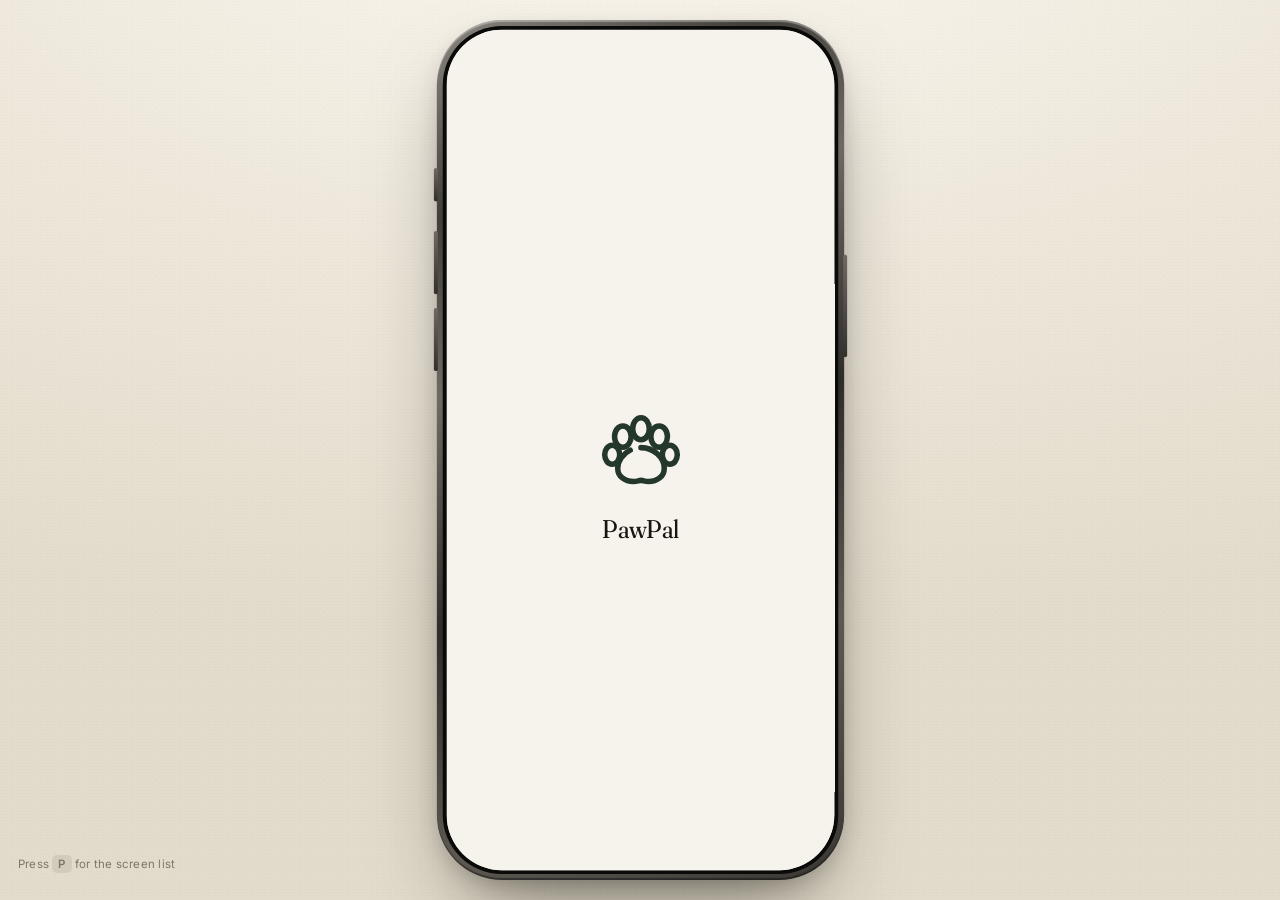
==== pawpal-standalone.html @ c63afee1 "Add single-file build, widen browser support, queue mid-transition taps index.html needs its four si" ====
<!DOCTYPE html>
<html lang="en">
<head>
<meta charset="utf-8">
<meta name="viewport" content="width=device-width, initial-scale=1">
<title>PawPal</title>
<!--
  PawPal, single file.
  Everything the app needs is inside this one document: markup, styles,
  animations, script and both typefaces. Nothing is loaded from anywhere.
  Copy it anywhere, open it in any browser, works with no internet.
  Edit the separate files in the repo, not this one; it is generated by build.py.
-->
<style>
/* PawPal offline typefaces.
 * Fraunces (display) and Inter (UI), latin + latin-ext, embedded as base64
 * so the demo renders identically with no network connection.
 * Fraunces is variable across opsz, wght, SOFT and WONK.
 * Kannada and Devanagari fall through to the platform UI font.
 */

@font-face{font-family:Fraunces;font-style:normal;font-weight:300 900;font-display:block;src:url([data-uri]) format('woff2');unicode-range:U+0000-00FF, U+0131, U+0152-0153, U+02BB-02BC, U+02C6, U+02DA, U+02DC, U+0304, U+0308, U+0329, U+2000-206F, U+20AC, U+2122, U+2191, U+2193, U+2212, U+2215, U+FEFF, U+FFFD}
@font-face{font-family:Fraunces;font-style:normal;font-weight:300 900;font-display:block;src:url([data-uri]) format('woff2');unicode-range:U+0100-02BA, U+02BD-02C5, U+02C7-02CC, U+02CE-02D7, U+02DD-02FF, U+0304, U+0308, U+0329, U+1D00-1DBF, U+1E00-1E9F, U+1EF2-1EFF, U+2020, U+20A0-20AB, U+20AD-20C0, U+2113, U+2C60-2C7F, U+A720-A7FF}
@font-face{font-family:Inter;font-style:normal;font-weight:300 800;font-display:block;src:url([data-uri]) format('woff2');unicode-range:U+0000-00FF, U+0131, U+0152-0153, U+02BB-02BC, U+02C6, U+02DA, U+02DC, U+0304, U+0308, U+0329, U+2000-206F, U+20AC, U+2122, U+2191, U+2193, U+2212, U+2215, U+FEFF, U+FFFD}
@font-face{font-family:Inter;font-style:normal;font-weight:300 800;font-display:block;src:url([data-uri]) format('woff2');unicode-range:U+0100-02BA, U+02BD-02C5, U+02C7-02CC, U+02CE-02D7, U+02DD-02FF, U+0304, U+0308, U+0329, U+1D00-1DBF, U+1E00-1E9F, U+1EF2-1EFF, U+2020, U+20A0-20AB, U+20AD-20C0, U+2113, U+2C60-2C7F, U+A720-A7FF}
/* ============================================================
   PawPal — tokens, device shell, components, screens
   ============================================================ */

:root{
  /* palette from the PawPal design spec */
  --bone:#F6F3EC;
  --paper:#FFFFFF;
  --ink:#17150F;
  --pine:#23372B;
  --marigold:#E8A33D;
  --clay:#E7C8BE;
  --signal:#C0402B;
  /* additions */
  --mist:#E4DFD4;
  --slate:#7C776B;
  --slate-soft:#A39D90;

  /* type */
  --display:"Fraunces",Georgia,"Times New Roman",serif;
  --ui:"Inter","Nirmala UI","Segoe UI",system-ui,-apple-system,sans-serif;

  /* motion */
  --t-tap:180ms;
  --t-el:280ms;
  --t-screen:420ms;
  --t-hero:700ms;
  --ease:cubic-bezier(.22,1,.36,1);
  --spring:cubic-bezier(.34,1.56,.64,1);

  /* form */
  --r-card:22px;
  --r-sheet:28px;
  --r-field:16px;
  --pad:22px;

  --shadow-card:0 1px 2px rgba(23,21,15,.04), 0 10px 26px -14px rgba(23,21,15,.16);
  --shadow-lift:0 2px 6px rgba(23,21,15,.06), 0 22px 44px -20px rgba(23,21,15,.26);
  --shadow-tab:0 10px 34px rgba(23,21,15,.30);
}

*,*::before,*::after{box-sizing:border-box}

html,body{height:100%}
body{
  margin:0;
  font-family:var(--ui);
  background:
    radial-gradient(120% 80% at 50% -10%, #FBF7EF 0%, #EFE9DD 45%, #E3DCCC 100%);
  color:var(--ink);
  overflow:hidden;
  -webkit-font-smoothing:antialiased;
  text-rendering:optimizeLegibility;
}

/* faint paper grain on the stage, drawn not downloaded */
body::after{
  content:"";
  position:fixed; top:0; right:0; bottom:0; left:0; inset:0; pointer-events:none; z-index:0;
  opacity:.5;
  background-image:
    radial-gradient(rgba(23,21,15,.045) .6px, transparent .6px),
    radial-gradient(rgba(23,21,15,.03) .6px, transparent .6px);
  background-size:3px 3px, 7px 7px;
  background-position:0 0, 2px 3px;
}

/* ============================================================
   Stage + device frame
   ============================================================ */

.stage{
  position:relative; z-index:1;
  height:100%;
  display:flex; flex-direction:column;
  align-items:center; justify-content:center;
  gap:18px;
}

.phone-wrap{
  /* app.js sets --fit so the phone always fills the height available */
  transform:scale(var(--fit,1));
  transform-origin:center center;
  transition:transform 320ms var(--ease);
}

.phone{
  position:relative;
  width:413px; height:872px;      /* 393x852 screen + 10px titanium rail */
  border-radius:66px;
  padding:10px;
  background:
    linear-gradient(148deg,#8C8781 0%,#413E39 18%,#6E6963 34%,#2E2C29 55%,#5D5952 76%,#3A3733 100%);
  box-shadow:
    0 2px 1px rgba(255,255,255,.35) inset,
    0 -2px 1px rgba(0,0,0,.4) inset,
    0 42px 90px -30px rgba(23,21,15,.55),
    0 10px 30px -12px rgba(23,21,15,.35);
}
.phone::before{ /* inner black bezel */
  content:""; position:absolute; top:6px; right:6px; bottom:6px; left:6px; inset:6px;
  border-radius:60px; background:#0A0A09;
}

/* side hardware */
.btn-side{position:absolute; background:linear-gradient(180deg,#6E6963,#332F2B); border-radius:2px}
.btn-side.action{left:-3px; top:150px; width:4px; height:34px}
.btn-side.vol-up{left:-3px; top:214px; width:4px; height:64px}
.btn-side.vol-dn{left:-3px; top:292px; width:4px; height:64px}
.btn-side.power{right:-3px; top:238px; width:4px; height:104px}

.viewport{
  position:absolute; top:10px; right:10px; bottom:10px; left:10px; inset:10px;
  width:393px; height:852px;
  border-radius:56px;
  overflow:hidden;
  background:var(--bone);
  isolation:isolate;
}

/* status bar */
.statusbar{
  position:absolute; top:0; left:0; right:0; height:54px; z-index:60;
  display:flex; align-items:center; justify-content:space-between;
  padding:14px 30px 0;
  font-size:15px; font-weight:600; letter-spacing:-.01em;
  color:var(--ink); pointer-events:none;
  transition:color var(--t-screen) var(--ease);
}
.statusbar.on-dark{color:#fff}
.statusbar .glyphs{display:flex; align-items:center; gap:6px}
.statusbar svg{display:block}

.island{
  position:absolute; top:11px; left:50%; transform:translateX(-50%);
  width:125px; height:36px; border-radius:20px; background:#000; z-index:70;
}

.home-indicator{
  position:absolute; bottom:9px; left:50%; transform:translateX(-50%);
  width:140px; height:5px; border-radius:3px; background:rgba(23,21,15,.32); z-index:70;
  transition:background var(--t-screen) var(--ease);
}
.home-indicator.on-dark{background:rgba(255,255,255,.55)}

/* caption under the phone */
.caption{
  display:flex; align-items:center; gap:10px;
  font-size:13px; letter-spacing:.09em; text-transform:uppercase;
  color:var(--slate); font-weight:500;
}
.caption .dot{width:5px;height:5px;border-radius:50%;background:var(--clay)}
.caption b{font-weight:600; color:var(--ink); letter-spacing:.06em}

/* ============================================================
   Screens
   ============================================================ */

.screens{position:absolute; top:0; right:0; bottom:0; left:0; inset:0}

.screen{
  position:absolute; top:0; right:0; bottom:0; left:0; inset:0;
  background:var(--bone);
  overflow-y:auto; overflow-x:hidden;
  -webkit-overflow-scrolling:touch;
  scrollbar-width:none;
  padding:54px var(--pad) 40px;
  visibility:hidden;
}
.screen::-webkit-scrollbar{display:none}
.screen.is-active{visibility:visible; z-index:10}
.screen.is-moving{visibility:visible; z-index:9}
.screen.has-tabs{padding-bottom:126px}
.screen.flush{padding-left:0; padding-right:0}
.screen.flush > *{padding-left:var(--pad); padding-right:var(--pad)}
.screen.flush > .bleed{padding-left:0; padding-right:0}
.screen.edge{padding-top:0}

/* ============================================================
   Type
   ============================================================ */

.display{
  font-family:var(--display);
  font-size:34px; line-height:1.16; letter-spacing:-.015em;
  font-weight:400; margin:0;
  font-variation-settings:"opsz" 110,"SOFT" 46,"WONK" 1;
}
.display.tight{font-size:31px}
.title{
  font-family:var(--display); font-size:26px; line-height:1.22;
  font-weight:400; margin:0; letter-spacing:-.012em;
  font-variation-settings:"opsz" 90,"SOFT" 46,"WONK" 1;
}
.section-h{font-size:17px; line-height:24px; font-weight:600; letter-spacing:-.012em; margin:0}
.body{font-size:15px; line-height:22px; letter-spacing:-.011em; margin:0; color:var(--ink)}
.body.muted{color:var(--slate)}
.label{font-size:13px; line-height:18px; letter-spacing:-.005em; color:var(--slate)}
.eyebrow{
  font-size:11px; font-weight:600; letter-spacing:.13em; text-transform:uppercase;
  color:var(--slate-soft); margin:0;
}
.num{font-variant-numeric:tabular-nums; font-feature-settings:"tnum" 1}
.figure{
  font-family:var(--display); font-weight:400; letter-spacing:-.02em;
  font-variation-settings:"opsz" 144,"SOFT" 30,"WONK" 0;
  font-variant-numeric:tabular-nums;
}

.subhead{margin:8px 0 0; font-size:15px; line-height:22px; color:var(--slate); letter-spacing:-.011em}

/* ============================================================
   Chrome: nav bars, tab bar
   ============================================================ */

.navbar{
  display:flex; align-items:center; gap:12px;
  margin:0 0 14px; min-height:30px;
}
.back{
  display:inline-flex; align-items:center; justify-content:center;
  width:30px; height:30px; margin-left:-7px;
  border:0; background:none; color:var(--ink); cursor:pointer;
  border-radius:50%;
  transition:background var(--t-tap) var(--ease), transform var(--t-tap) var(--spring);
}
.back:hover{background:rgba(23,21,15,.06)}
.back:active{transform:scale(.88)}
.crumb{font-size:15px; color:var(--slate); letter-spacing:-.011em}

.head-row{display:flex; align-items:flex-start; justify-content:space-between; gap:16px}

/* sticky compact header that appears on scroll */
.compact-bar{
  position:absolute; top:0; left:0; right:0; height:54px; z-index:50;
  display:flex; align-items:flex-end; justify-content:center; padding-bottom:6px;
  background:rgba(246,243,236,.82);
  backdrop-filter:blur(18px) saturate(1.4);
  -webkit-backdrop-filter:blur(18px) saturate(1.4);
  border-bottom:1px solid transparent;
  opacity:0; pointer-events:none;
  transition:opacity 240ms var(--ease), border-color 240ms var(--ease);
  font-size:16px; font-weight:600; letter-spacing:-.012em;
}
.compact-bar.show{opacity:1; border-bottom-color:var(--mist)}

.tabbar{
  position:absolute; z-index:55;
  left:50%; bottom:26px; transform:translateX(-50%);
  display:flex; align-items:center; gap:4px;
  padding:8px; border-radius:999px;
  background:var(--ink);
  box-shadow:var(--shadow-tab);
  transition:transform var(--t-screen) var(--ease), opacity var(--t-screen) var(--ease);
}
.tabbar.hidden{transform:translateX(-50%) translateY(120px); opacity:0; pointer-events:none}
.tab{
  position:relative; z-index:1;
  width:62px; height:44px; border:0; background:none; cursor:pointer;
  display:flex; flex-direction:column; align-items:center; justify-content:center; gap:5px;
  color:rgba(255,255,255,.52);
  transition:color var(--t-el) var(--ease);
}
.tab svg{width:22px; height:22px; transition:transform var(--t-el) var(--spring)}
.tab .pip{width:4px; height:4px; border-radius:50%; background:currentColor; opacity:0; transform:scale(0); transition:opacity var(--t-el) var(--ease), transform var(--t-el) var(--spring)}
.tab.active{color:#fff}
.tab.active .pip{opacity:1; transform:scale(1)}
.tab:active svg{transform:scale(.82)}
.tab.active svg{transform:scale(1.06)}

/* ============================================================
   Components
   ============================================================ */

.card{
  background:var(--paper); border-radius:var(--r-card);
  padding:20px; box-shadow:var(--shadow-card);
}
.card + .card{margin-top:12px}

.rows{margin-top:6px}
.row{
  display:flex; align-items:center; justify-content:space-between; gap:16px;
  padding:15px 0; border-bottom:1px solid var(--mist);
  font-size:15px; letter-spacing:-.011em;
  background:none; border-left:0; border-right:0; border-top:0; width:100%;
  text-align:left; font-family:inherit; color:inherit;
}
button.row{cursor:pointer; transition:opacity var(--t-tap) var(--ease)}
button.row:active{opacity:.5}
.row .k{color:var(--slate)}
.row .v{font-weight:500; text-align:right}
.row .v.dim{color:var(--slate-soft); font-weight:400}
.row.faded .k,.row.faded .v{color:var(--slate-soft)}
.row .chev{color:var(--slate-soft); flex:0 0 auto}

.btn{
  display:inline-flex; align-items:center; justify-content:center; gap:9px;
  width:100%; min-height:56px; padding:0 22px;
  border:0; border-radius:999px; cursor:pointer;
  font-family:var(--ui); font-size:16px; font-weight:600; letter-spacing:-.012em;
  background:var(--ink); color:#fff;
  position:relative; overflow:hidden;
  transition:transform var(--t-tap) var(--spring), box-shadow var(--t-el) var(--ease);
}
.btn:active{transform:scale(.97)}
.btn.pine{background:var(--pine)}
.btn.ghost{background:transparent; color:var(--ink); box-shadow:inset 0 0 0 1px var(--mist)}
.btn.ghost:hover{box-shadow:inset 0 0 0 1px var(--slate-soft)}
.btn.small{min-height:46px; font-size:15px; width:auto; padding:0 20px}
.btn .ripple{
  position:absolute; border-radius:50%; transform:translate(-50%,-50%) scale(0);
  background:rgba(255,255,255,.28); pointer-events:none;
  animation:ripple 620ms var(--ease) forwards;
}
.btn.ghost .ripple{background:rgba(23,21,15,.10)}

.pill{
  display:inline-flex; align-items:center; gap:7px;
  height:38px; padding:0 17px; border-radius:999px;
  border:1px solid var(--mist); background:transparent; cursor:pointer;
  font-family:var(--ui); font-size:14px; font-weight:500; letter-spacing:-.011em; color:var(--ink);
  transition:transform var(--t-tap) var(--spring), background var(--t-el) var(--ease), border-color var(--t-el) var(--ease);
  white-space:nowrap;
}
.pill:hover{background:rgba(23,21,15,.04)}
.pill:active{transform:scale(.94)}
.pill.alarm{border-color:rgba(192,64,43,.32); color:var(--signal)}
.pill.alarm .beacon{width:7px;height:7px;border-radius:50%;background:var(--signal)}

.divider{height:1px; background:var(--mist); border:0; margin:22px 0}

.field{
  width:100%; height:58px; padding:0 18px;
  border-radius:var(--r-field); border:1px solid var(--mist);
  background:var(--paper); color:var(--ink);
  font-family:var(--ui); font-size:16px; letter-spacing:-.011em;
  transition:border-color var(--t-el) var(--ease), box-shadow var(--t-el) var(--ease);
}
.field::placeholder{color:var(--slate-soft)}
.field:focus{outline:0; border-color:var(--pine); box-shadow:0 0 0 4px rgba(35,55,43,.10)}
.field-wrap{position:relative}
.field-wrap .reveal{
  position:absolute; right:8px; top:50%; transform:translateY(-50%);
  height:42px; padding:0 14px; border:0; background:none; cursor:pointer;
  font-family:var(--ui); font-size:13px; font-weight:600; color:var(--slate);
  border-radius:999px; transition:background var(--t-tap) var(--ease);
}
.field-wrap .reveal:hover{background:rgba(23,21,15,.05)}

.check{
  display:inline-flex; align-items:center; gap:10px; cursor:pointer;
  font-size:14px; color:var(--slate); letter-spacing:-.011em; user-select:none;
}
.check input{position:absolute; opacity:0; width:0; height:0}
.check .box{
  width:21px; height:21px; border-radius:7px; flex:0 0 auto;
  border:1.5px solid var(--slate-soft); background:var(--paper);
  display:grid; place-items:center;
  transition:background var(--t-el) var(--ease), border-color var(--t-el) var(--ease), transform var(--t-tap) var(--spring);
}
.check .box svg{width:13px; height:13px; color:#fff}
.check .box path{stroke-dasharray:20; stroke-dashoffset:20; transition:stroke-dashoffset 260ms var(--ease)}
.check input:checked + .box{background:var(--pine); border-color:var(--pine)}
.check input:checked + .box path{stroke-dashoffset:0}
.check input:focus-visible + .box{box-shadow:0 0 0 4px rgba(35,55,43,.14)}
.check:active .box{transform:scale(.9)}

.avatar{
  width:44px; height:44px; border-radius:50%; flex:0 0 auto;
  display:grid; place-items:center;
  font-family:var(--display); font-size:17px; color:rgba(23,21,15,.55);
  font-variation-settings:"opsz" 90,"SOFT" 40,"WONK" 1;
}

button:focus-visible,a:focus-visible,input:focus-visible,[tabindex]:focus-visible{
  outline:2px solid var(--pine); outline-offset:3px; border-radius:10px;
}

/* ============================================================
   Care thread — the signature element
   ============================================================ */

.thread{position:relative; padding-left:26px; margin-top:18px}
.thread .rail{
  position:absolute; left:5px; top:6px; bottom:6px; width:1.5px;
  background:rgba(23,21,15,.15); transform-origin:top center;
}
.entry{position:relative; padding:0 0 24px; cursor:pointer; text-align:left; width:100%; border:0; background:none; font-family:inherit}
.entry:last-child{padding-bottom:0}
.entry .node{
  position:absolute; left:-26px; top:5px;
  width:11px; height:11px; margin-left:.25px; border-radius:50%;
  background:var(--ink);
}
.entry .node.done{background:var(--slate-soft)}
.entry .node.due{background:var(--marigold)}
.entry h4{margin:0; font-size:16px; font-weight:500; letter-spacing:-.014em; line-height:22px}
.entry p{margin:3px 0 0; font-size:14px; line-height:20px; color:var(--slate); letter-spacing:-.008em}
.entry.done h4{color:var(--slate-soft); font-weight:400}
.entry.done p{color:var(--slate-soft)}
.entry.due p{color:var(--marigold)}
.entry:active h4{opacity:.55}

.now-marker{position:relative; display:flex; align-items:center; gap:12px; padding:2px 0 26px}
.now-marker .node{
  position:absolute; left:-26px; top:-1px;
  width:12px; height:12px; border-radius:50%;
  background:var(--pine); box-shadow:0 0 0 5px rgba(35,55,43,.14);
}
.now-marker span{font-size:13px; font-weight:600; letter-spacing:.02em; white-space:nowrap}
.now-marker .line{flex:1; height:1px; background:var(--mist)}

/* ============================================================
   Screen-specific
   ============================================================ */

/* --- Home --- */
.pets{display:flex; gap:14px; margin:22px 0 4px}
.pet{
  border:0; background:none; cursor:pointer; padding:0;
  display:flex; flex-direction:column; align-items:center; gap:8px;
  font-family:var(--ui); font-size:12px; color:var(--slate); letter-spacing:-.005em;
  transition:transform var(--t-tap) var(--spring);
}
.pet:active{transform:scale(.93)}
.pet .ring{
  width:58px; height:58px; border-radius:50%; display:grid; place-items:center;
  box-shadow:0 0 0 1.5px var(--mist);
  transition:box-shadow var(--t-el) var(--ease), transform var(--t-el) var(--spring);
}
.pet.on .ring{box-shadow:0 0 0 2px var(--pine)}
.pet.on{color:var(--ink); font-weight:600}
.pet .ring.add{border:1.5px dashed var(--slate-soft); box-shadow:none; color:var(--slate-soft)}

.ask{
  display:flex; align-items:center; gap:12px; width:100%;
  margin-top:20px; padding:16px 18px;
  background:var(--paper); border:0; border-radius:20px; cursor:pointer;
  box-shadow:var(--shadow-card); text-align:left;
  font-family:var(--ui); font-size:15px; color:var(--slate); letter-spacing:-.011em;
  transition:transform var(--t-tap) var(--spring), box-shadow var(--t-el) var(--ease);
}
.ask:hover{box-shadow:var(--shadow-lift)}
.ask:active{transform:scale(.985)}
.ask .spark{width:34px;height:34px;border-radius:50%;background:var(--pine);display:grid;place-items:center;flex:0 0 auto;color:#fff}

.thread-head{display:flex; align-items:baseline; justify-content:space-between; margin-top:34px}

.refresh{
  position:absolute; top:58px; left:50%; margin-left:-16px;
  width:32px; height:32px; display:grid; place-items:center;
  color:var(--slate); opacity:0; z-index:20; pointer-events:none;
}

/* --- Assistant --- */
.bubble-me{
  max-width:84%; margin-left:auto; margin-top:22px;
  background:var(--ink); color:#fff; padding:16px 20px;
  border-radius:24px 24px 6px 24px;
  font-size:15px; line-height:22px; letter-spacing:-.011em;
}
.answer{margin-top:12px}
.answer .part + .part{margin-top:18px; padding-top:18px; border-top:1px solid var(--mist)}
.answer .part p{margin:6px 0 0; font-size:15px; line-height:23px; letter-spacing:-.011em}
.typing{display:flex; gap:5px; padding:20px 0 4px}
.typing[hidden]{display:none}
.typing i{width:7px; height:7px; border-radius:50%; background:var(--slate-soft); animation:blip 1.2s infinite var(--ease)}
.typing i:nth-child(2){animation-delay:.16s}
.typing i:nth-child(3){animation-delay:.32s}

.composer{
  position:absolute; left:0; right:0; bottom:0; z-index:40;
  padding:24px var(--pad) 26px;
  background:linear-gradient(180deg, rgba(246,243,236,0) 0%, var(--bone) 22px);
}
.composer .disclaimer{font-size:12px; color:var(--slate-soft); margin:0 0 10px; letter-spacing:-.005em}
.composer form{display:flex; gap:10px; align-items:center}
.composer .field{height:56px; border-radius:999px; padding-right:64px}
.composer .send{
  position:absolute; right:calc(var(--pad) + 7px); bottom:33px;
  width:42px; height:42px; border-radius:50%; border:0; cursor:pointer;
  background:var(--pine); color:#fff; display:grid; place-items:center;
  transition:transform var(--t-tap) var(--spring), opacity var(--t-el) var(--ease);
}
.composer .send:active{transform:scale(.9)}

/* --- Emergency --- */
#s-emergency{background:var(--signal); color:#fff; padding-top:54px}
#s-emergency .display{color:#fff}
#s-emergency .subhead,#s-emergency .label{color:rgba(255,255,255,.78)}
#s-emergency .eyebrow{color:rgba(255,255,255,.62)}
#s-emergency .row{border-bottom-color:rgba(255,255,255,.22)}
#s-emergency .row .k{color:#fff; font-weight:500}
#s-emergency .row .v{color:rgba(255,255,255,.72); font-weight:400}
#s-emergency .chev{color:rgba(255,255,255,.6)}
.em-top{display:flex; align-items:center; justify-content:space-between}
.em-close{border:0; background:none; color:#fff; font-family:var(--ui); font-size:16px; cursor:pointer; padding:6px 0; letter-spacing:-.011em}
.call{
  width:100%; min-height:64px; margin-top:24px;
  border:0; border-radius:20px; cursor:pointer;
  background:#fff; color:var(--signal);
  font-family:var(--ui); font-size:17px; font-weight:600; letter-spacing:-.014em;
  display:flex; align-items:center; justify-content:center; gap:11px;
  box-shadow:0 12px 30px -12px rgba(0,0,0,.4);
  transition:transform var(--t-tap) var(--spring);
}
.call:active{transform:scale(.97)}
.vitals{
  margin-top:24px; padding:18px 20px; border-radius:var(--r-card);
  background:rgba(255,255,255,.12); border:1px solid rgba(255,255,255,.2);
}
.vitals dl{margin:10px 0 0; display:grid; grid-template-columns:auto 1fr; gap:9px 18px; font-size:14px; line-height:20px}
.vitals dt{color:rgba(255,255,255,.72)}
.vitals dd{margin:0; text-align:right; font-weight:500}
.em-foot{position:absolute; left:0; right:0; bottom:0; padding:16px var(--pad) 30px; background:linear-gradient(180deg,rgba(192,64,43,0),var(--signal) 30%)}
.em-foot .btn{background:rgba(255,255,255,.16); box-shadow:inset 0 0 0 1px rgba(255,255,255,.34)}

/* --- Pet profile --- */
.portrait{
  position:relative; height:424px; margin-bottom:-72px;
  background:linear-gradient(168deg,#EFD8D0 0%,var(--clay) 55%,#DCB9AE 100%);
  display:flex; align-items:flex-end; padding:0 var(--pad) 118px;
  overflow:hidden;
}
/* an <svg> with no width/height defaults to 300x150, so size it explicitly */
.paws{position:absolute; top:0; right:0; bottom:0; left:0; inset:0; width:100%; height:100%}
.portrait .paws{opacity:.10; color:#8C6357}
/* a scrim so the name stays legible over the pattern and the dog */
.portrait::after{
  content:""; position:absolute; left:0; right:0; bottom:0; height:210px;
  background:linear-gradient(180deg, rgba(231,200,190,0) 0%, rgba(233,205,196,.75) 55%, rgba(236,212,203,.95) 100%);
  z-index:1;
}
.portrait > div{position:relative; z-index:2}
.portrait > .pill{z-index:3}
.portrait h1{position:relative; color:var(--ink); font-size:44px}
.portrait .tagline{position:relative; margin:2px 0 0; font-size:14px; color:rgba(23,21,15,.6); letter-spacing:-.008em}
.pup{position:absolute; right:-34px; bottom:92px; width:226px; height:198px}
.stat-card{
  position:relative; z-index:2; margin:0 var(--pad);
  display:flex; background:var(--paper); border-radius:var(--r-card);
  box-shadow:var(--shadow-lift); padding:20px 0;
}
.stat{flex:1; text-align:center}
.stat + .stat{border-left:1px solid var(--mist)}
.stat .figure{font-size:29px; display:block}
.stat .eyebrow{margin-top:5px}

.link-grid{display:grid; grid-template-columns:1fr 1fr; gap:11px; margin-top:14px}
.link-card{
  background:var(--paper); border:0; border-radius:18px; padding:16px 15px;
  box-shadow:var(--shadow-card); cursor:pointer; text-align:left;
  font-family:var(--ui); display:flex; flex-direction:column; gap:10px; min-height:98px;
  transition:transform var(--t-tap) var(--spring), box-shadow var(--t-el) var(--ease);
}
.link-card:hover{box-shadow:var(--shadow-lift)}
.link-card:active{transform:scale(.97)}
.link-card .ic{width:26px;height:26px;color:var(--pine)}
.link-card b{font-size:15px; font-weight:600; letter-spacing:-.014em; margin-top:auto}
.link-card span{font-size:12.5px; color:var(--slate); letter-spacing:-.005em}
.link-card.alarm .ic{color:var(--signal)}

/* --- Vaccinations --- */
.vax{position:relative; padding-left:26px; margin-top:26px}
.vax .rail{position:absolute; left:5px; top:8px; bottom:10px; width:1.5px; background:rgba(23,21,15,.15); transform-origin:top center}
.vax-item{position:relative; padding-bottom:26px}
.vax-item .node{position:absolute; left:-26px; top:4px; width:11px; height:11px; border-radius:50%; background:var(--slate-soft)}
.vax-item.due .node{background:var(--marigold)}
.vax-item .when{font-size:11px; font-weight:600; letter-spacing:.13em; text-transform:uppercase; color:var(--slate-soft)}
.vax-item.due .when{color:var(--marigold)}
.vax-item .card{margin-top:10px}
.vax-item h4{margin:0; font-size:19px; font-weight:500; letter-spacing:-.016em}
.vax-item .card h4{font-size:20px}
.vax-item .meta{margin:4px 0 0; font-size:14px; color:var(--slate); letter-spacing:-.008em}

/* --- charts --- */
.chart{width:100%; display:block; overflow:visible}
.chart .line{fill:none; stroke:var(--pine); stroke-width:2; stroke-linecap:round; stroke-linejoin:round}
.chart .area{fill:url(#fadeGreen)}
.chart .band{fill:var(--clay); opacity:.55}
.chart .tipdot{fill:var(--pine)}
.axis{display:flex; justify-content:space-between; margin-top:12px; font-size:13px; color:var(--slate)}
.legend{display:flex; gap:18px; margin-top:16px; font-size:13px; color:var(--slate); align-items:center}
.legend i{display:inline-block; width:16px; height:3px; border-radius:2px; background:var(--pine); margin-right:7px; vertical-align:middle}
.legend i.band{height:11px; border-radius:3px; background:var(--clay)}

/* --- Feeding --- */
.hero-figure{margin-top:26px; display:flex; align-items:baseline; gap:10px}
.hero-figure .figure{font-size:76px; line-height:.9}
.hero-figure .unit{font-size:17px; color:var(--slate); letter-spacing:-.011em}

.meal{
  display:flex; align-items:center; gap:14px;
  background:var(--paper); border-radius:var(--r-card); box-shadow:var(--shadow-card);
  padding:18px 20px; width:100%; border:0; cursor:pointer; text-align:left; font-family:var(--ui);
  transition:transform var(--t-tap) var(--spring);
}
.meal + .meal{margin-top:12px}
.meal:active{transform:scale(.985)}
.meal .t{flex:1}
.meal b{display:block; font-size:17px; font-weight:600; letter-spacing:-.014em}
.meal span{font-size:14px; color:var(--slate); letter-spacing:-.008em}
.meal .state{font-size:15px; color:var(--slate); display:flex; align-items:center; gap:8px; white-space:nowrap}
.meal.given .state{color:var(--pine); font-weight:600}
.meal .tick{width:22px; height:22px; border-radius:50%; display:grid; place-items:center; background:var(--pine); color:#fff; transform:scale(0); transition:transform var(--t-el) var(--spring)}
.meal.given .tick{transform:scale(1)}
.meal .tick path{stroke-dasharray:20; stroke-dashoffset:20; transition:stroke-dashoffset 300ms 120ms var(--ease)}
.meal.given .tick path{stroke-dashoffset:0}

/* --- Spending --- */
.donut-wrap{display:flex; align-items:center; gap:26px; margin-top:26px}
.donut{width:158px; height:158px; flex:0 0 auto; transform:rotate(-90deg)}
.donut circle{fill:none; stroke-width:17; stroke-linecap:butt}
.donut .track{stroke:var(--mist)}
.donut-key{display:flex; flex-direction:column; gap:11px; flex:1}
.donut-key div{display:flex; align-items:center; gap:9px; font-size:14px; letter-spacing:-.008em}
.donut-key i{width:10px; height:10px; border-radius:3px; flex:0 0 auto}
.donut-key span{color:var(--slate); margin-left:auto; font-variant-numeric:tabular-nums}

/* --- Lost poster --- */
.poster{
  border:1px solid var(--mist); border-radius:16px; padding:22px 20px;
  background:var(--paper);
}
.poster h3{font-family:var(--display); font-size:27px; margin:0; font-variation-settings:"opsz" 100,"SOFT" 40,"WONK" 1; letter-spacing:-.014em}
.poster .photo{
  height:180px; margin:16px 0; border-radius:12px;
  background:linear-gradient(150deg,#EFD8D0,var(--clay));
  display:grid; place-items:center; position:relative; overflow:hidden;
}
.poster .photo .pup{position:static; width:220px; height:180px}
.poster p{font-size:14.5px; line-height:21px; letter-spacing:-.008em; margin:0}
.poster .foot{display:flex; justify-content:space-between; align-items:baseline; gap:12px; margin-top:16px; padding-top:14px; border-top:1px solid var(--mist)}
.poster .foot b{font-size:14px; font-weight:600; letter-spacing:-.014em; white-space:nowrap}
.poster .foot span{font-size:12px; color:var(--slate); white-space:nowrap}

/* --- Community --- */
.post{background:var(--paper); border-radius:var(--r-card); box-shadow:var(--shadow-card); padding:20px; margin-top:12px}
.post .who{display:flex; align-items:center; gap:12px}
.post .who .avatar{width:38px;height:38px;font-size:15px}
.post .who b{font-size:14.5px; font-weight:500; color:var(--slate); letter-spacing:-.008em}
.post .said{margin:14px 0 0; font-size:15.5px; line-height:23px; letter-spacing:-.012em}
.post .photo{height:190px; border-radius:14px; margin-top:14px; background:linear-gradient(150deg,#EFD8D0,var(--clay)); display:grid; place-items:center; overflow:hidden; position:relative}
.post .photo .pup{position:static; width:250px; height:190px}
.post .acts{display:flex; gap:22px; margin-top:16px; align-items:center}
.post .acts b{font-size:14px; font-weight:600; letter-spacing:-.008em}
.post .acts button{border:0; background:none; font-family:var(--ui); font-size:14px; color:var(--slate); cursor:pointer; padding:0; transition:color var(--t-tap) var(--ease)}
.post .acts button:hover{color:var(--ink)}

/* --- Sign in --- */
.brandmark{
  height:212px; border-radius:var(--r-card); margin-top:8px;
  background:linear-gradient(155deg,#F0DAD2,var(--clay));
  position:relative; overflow:hidden;
  display:flex; align-items:flex-start; justify-content:space-between; padding:22px;
}
.brandmark .paws{opacity:.2; color:#8C6357}
.brandmark .mark{
  position:relative; width:66px; height:66px; border-radius:21px; background:var(--pine);
  display:grid; place-items:center; color:#fff;
  box-shadow:0 10px 24px -10px rgba(35,55,43,.7);
}
.brandmark .chip{
  position:relative; display:inline-flex; align-items:center; gap:8px;
  height:36px; padding:0 15px; border-radius:999px; background:rgba(255,255,255,.72);
  font-size:11px; font-weight:600; letter-spacing:.11em; text-transform:uppercase; color:var(--ink);
}
.brandmark .wordmark{
  position:absolute; left:22px; bottom:20px;
  font-family:var(--display); font-size:38px; color:var(--ink);
  font-variation-settings:"opsz" 120,"SOFT" 50,"WONK" 1; letter-spacing:-.02em;
}
.brandmark .wordmark small{display:block; font-family:var(--ui); font-size:12.5px; letter-spacing:-.005em; color:rgba(23,21,15,.6); margin-top:-2px}

.form-label{display:block; margin:20px 0 8px}
.or{display:flex; align-items:center; gap:14px; margin:26px 0 18px; color:var(--slate-soft)}
.or::before,.or::after{content:""; flex:1; height:1px; background:var(--mist)}
.or span{font-size:11px; font-weight:600; letter-spacing:.13em; text-transform:uppercase}
.sso{
  display:flex; align-items:center; justify-content:center; gap:11px;
  width:100%; min-height:54px; border-radius:16px; cursor:pointer;
  font-family:var(--ui); font-size:15.5px; font-weight:600; letter-spacing:-.012em;
  border:1px solid var(--mist); background:var(--paper); color:var(--ink);
  transition:transform var(--t-tap) var(--spring), background var(--t-el) var(--ease);
}
.sso + .sso{margin-top:11px}
.sso:active{transform:scale(.98)}
.sso.apple{background:#000; color:#fff; border-color:#000}
.sso.meta{background:#0866FF; color:#fff; border-color:#0866FF}
.signin-foot{display:flex; align-items:center; justify-content:space-between; margin-top:16px}
.link{border:0; background:none; font-family:var(--ui); font-size:14px; font-weight:600; color:var(--pine); cursor:pointer; padding:0; letter-spacing:-.011em}

/* --- Onboarding --- */
#s-onboard{display:flex; flex-direction:column}
.steps{display:flex; gap:7px; margin-top:20px}
.steps i{flex:1; height:3px; border-radius:2px; background:var(--mist); overflow:hidden; position:relative}
.steps i::after{content:""; position:absolute; top:0; right:0; bottom:0; left:0; inset:0; background:var(--pine); transform:scaleX(0); transform-origin:left; transition:transform 520ms var(--ease)}
.steps i.on::after{transform:scaleX(1)}
.step{display:none; flex:1; flex-direction:column}
.step.on{display:flex}
.choice{
  display:flex; align-items:center; gap:14px; width:100%;
  padding:17px 19px; margin-top:11px; cursor:pointer; text-align:left;
  border-radius:18px; border:1.5px solid var(--mist); background:var(--paper);
  font-family:var(--ui); font-size:16px; font-weight:500; letter-spacing:-.014em;
  transition:border-color var(--t-el) var(--ease), transform var(--t-tap) var(--spring), background var(--t-el) var(--ease);
}
.choice:active{transform:scale(.98)}
.choice.on{border-color:var(--pine); background:#fff}
.choice .em{font-size:24px; line-height:1}
.choice .tick{margin-left:auto; color:var(--pine); opacity:0; transform:scale(.4); transition:opacity var(--t-el) var(--ease), transform var(--t-el) var(--spring)}
.choice.on .tick{opacity:1; transform:scale(1)}
.onboard-foot{margin-top:auto; padding-top:26px}

/* --- Settings --- */
.premium{
  display:flex; gap:13px; align-items:flex-start;
  padding:18px 20px; border-radius:var(--r-card); margin-top:20px;
  background:linear-gradient(140deg,#FBF3E4,#F6EBD6);
  border:1px solid rgba(232,163,61,.3);
}
.premium .dot{width:8px;height:8px;border-radius:50%;background:var(--marigold);flex:0 0 auto;margin-top:7px}
.premium p{margin:0; font-size:14.5px; line-height:21px; color:#6B5A38; letter-spacing:-.008em}

.switch{
  width:50px; height:30px; border-radius:999px; border:0; cursor:pointer; padding:0;
  background:var(--mist); position:relative; flex:0 0 auto;
  transition:background var(--t-el) var(--ease);
}
.switch::after{
  content:""; position:absolute; top:3px; left:3px; width:24px; height:24px; border-radius:50%;
  background:#fff; box-shadow:0 2px 5px rgba(0,0,0,.2);
  transition:transform var(--t-el) var(--spring);
}
.switch.on{background:var(--pine)}
.switch.on::after{transform:translateX(20px)}

/* --- toast --- */
.toast{
  position:absolute; left:50%; bottom:104px; z-index:80;
  transform:translate(-50%,20px); opacity:0; pointer-events:none;
  background:var(--ink); color:#fff; padding:13px 20px; border-radius:999px;
  font-size:14px; font-weight:500; letter-spacing:-.011em; white-space:nowrap;
  box-shadow:var(--shadow-tab);
  transition:opacity 260ms var(--ease), transform 260ms var(--spring);
}
.toast.show{opacity:1; transform:translate(-50%,0)}

/* ============================================================
   Presenter shell (hidden until asked for)
   ============================================================ */

.presenter{
  position:fixed; left:0; top:0; bottom:0; z-index:100;
  width:250px; padding:26px 20px;
  background:rgba(255,255,255,.9);
  backdrop-filter:blur(22px);
  -webkit-backdrop-filter:blur(22px);
  border-right:1px solid rgba(23,21,15,.08);
  transform:translateX(-100%);
  transition:transform 340ms var(--ease);
  overflow-y:auto;
}
.presenter.open{transform:none}
.presenter h2{font-family:var(--display); font-size:20px; margin:0 0 2px; font-variation-settings:"opsz" 80,"SOFT" 40,"WONK" 1}
.presenter .hint{font-size:12px; color:var(--slate); margin:0 0 18px}
.presenter ol{list-style:none; margin:0; padding:0; counter-reset:s}
.presenter li{counter-increment:s}
.presenter button{
  width:100%; text-align:left; border:0; background:none; cursor:pointer;
  font-family:var(--ui); font-size:13.5px; color:var(--ink); letter-spacing:-.011em;
  padding:8px 10px; border-radius:9px; display:flex; gap:10px; align-items:center;
  transition:background var(--t-tap) var(--ease);
}
.presenter button::before{content:counter(s); font-size:11px; color:var(--slate-soft); width:15px; font-variant-numeric:tabular-nums}
.presenter button:hover{background:rgba(23,21,15,.06)}
.presenter button.on{background:var(--ink); color:#fff}
.presenter button.on::before{color:rgba(255,255,255,.6)}
.presenter .keys{margin-top:20px; padding-top:16px; border-top:1px solid var(--mist); font-size:11.5px; line-height:19px; color:var(--slate)}
.presenter .keys kbd{
  font-family:var(--ui); font-size:10.5px; font-weight:600; background:rgba(23,21,15,.07);
  border-radius:5px; padding:2px 6px; color:var(--ink);
}

.nudge{
  position:fixed; left:18px; bottom:18px; z-index:99;
  font-size:11.5px; color:var(--slate); letter-spacing:.02em;
  transition:opacity 400ms var(--ease);
}
.nudge kbd{font-family:var(--ui); font-weight:600; background:rgba(23,21,15,.08); border-radius:5px; padding:2px 6px}

/* grid overlay for talking about layout */
.grid-overlay{
  position:absolute; top:0; right:0; bottom:0; left:0; inset:0; z-index:90; pointer-events:none; opacity:0;
  transition:opacity 240ms var(--ease);
  background:
    linear-gradient(90deg, rgba(192,64,43,.16) 0 var(--pad), transparent var(--pad) calc(100% - var(--pad)), rgba(192,64,43,.16) calc(100% - var(--pad)) 100%),
    repeating-linear-gradient(180deg, rgba(35,55,43,.10) 0 1px, transparent 1px 8px);
}
.grid-overlay.on{opacity:1}

@media (max-height:900px){ .caption{display:none} }
/* ============================================================
   PawPal — motion
   Screen transitions, staggered entrances, ambient loops.
   ============================================================ */

/* ---------- launch ---------- */

.boot{
  position:absolute; top:0; right:0; bottom:0; left:0; inset:0; z-index:200;
  background:var(--bone);
  display:grid; place-items:center;
  transition:opacity 420ms var(--ease), transform 620ms var(--ease);
}
.boot .mark{
  width:96px; height:96px; color:var(--pine);
  animation:markIn 720ms var(--spring) both;
}
.boot .mark path,.boot .mark circle,.boot .mark ellipse{
  stroke-dasharray:var(--len,90); stroke-dashoffset:var(--len,90);
  animation:draw 620ms var(--ease) forwards;
}
.boot .wordmark{
  position:absolute; bottom:calc(50% - 96px);
  font-family:var(--display); font-size:26px; letter-spacing:-.015em;
  font-variation-settings:"opsz" 90,"SOFT" 50,"WONK" 1;
  opacity:0; animation:fadeUp 520ms 560ms var(--ease) forwards;
}
.boot.gone{opacity:0; transform:scale(1.06); pointer-events:none}

@keyframes markIn{from{transform:scale(.7) rotate(-8deg); opacity:0} to{transform:none; opacity:1}}
@keyframes draw{to{stroke-dashoffset:0}}
@keyframes fadeUp{from{opacity:0; transform:translateY(10px)} to{opacity:1; transform:none}}

/* ---------- screen transitions ---------- */

.screen.push-in{animation:pushIn var(--t-screen) var(--ease) both}
.screen.push-out{animation:pushOut var(--t-screen) var(--ease) both}
.screen.pop-in{animation:popInScreen var(--t-screen) var(--ease) both}
.screen.pop-out{animation:popOut var(--t-screen) var(--ease) both}
.screen.sheet-in{animation:sheetIn 520ms var(--ease) both}
.screen.sheet-out{animation:sheetOut 380ms var(--ease) both}
.screen.under-in{animation:underIn 520ms var(--ease) both}
.screen.under-out{animation:underOut 380ms var(--ease) both}
.screen.fade-in{animation:fadeInScreen 380ms var(--ease) both}
.screen.fade-out{animation:fadeOutScreen 300ms var(--ease) both}

@keyframes pushIn{from{transform:translateX(100%)} to{transform:none}}
@keyframes pushOut{from{transform:none; opacity:1} to{transform:translateX(-26%); opacity:.35}}
@keyframes popInScreen{from{transform:translateX(-26%); opacity:.35} to{transform:none; opacity:1}}
@keyframes popOut{from{transform:none} to{transform:translateX(100%)}}
@keyframes sheetIn{from{transform:translateY(100%)} to{transform:none}}
@keyframes sheetOut{from{transform:none} to{transform:translateY(100%)}}
@keyframes underIn{from{transform:scale(.93); opacity:.4; border-radius:38px} to{transform:none; opacity:1; border-radius:0}}
@keyframes underOut{from{transform:none; border-radius:0} to{transform:scale(.93); opacity:.4; border-radius:38px}}
@keyframes fadeInScreen{from{opacity:0; transform:scale(1.02)} to{opacity:1; transform:none}}
@keyframes fadeOutScreen{from{opacity:1} to{opacity:0; transform:scale(.985)}}

/* the red wash that opens emergency from wherever you were */
.wash{
  position:absolute; z-index:150; border-radius:50%; pointer-events:none;
  background:var(--signal);
  transform:translate(-50%,-50%) scale(0);
  animation:wash 560ms var(--ease) forwards;
}
@keyframes wash{to{transform:translate(-50%,-50%) scale(1)}}

/* ---------- staggered entrance ---------- */

.rise{opacity:0; transform:translateY(16px); filter:blur(7px)}
.screen.settled .rise{
  animation:rise 620ms var(--ease) both;
  animation-delay:calc(var(--d,0) * 62ms);
}
@keyframes rise{
  from{opacity:0; transform:translateY(16px); filter:blur(7px)}
  to{opacity:1; transform:none; filter:blur(0)}
}

/* care thread rail draws down, nodes pop after it passes */
.screen.settled .rail{animation:railDraw 900ms 220ms var(--ease) both}
@keyframes railDraw{from{transform:scaleY(0)} to{transform:scaleY(1)}}

.screen.settled .entry .node,
.screen.settled .vax-item .node{
  animation:nodePop 420ms var(--spring) both;
  animation-delay:calc(340ms + var(--d,0) * 90ms);
}
@keyframes nodePop{from{transform:scale(0)} to{transform:scale(1)}}

.now-marker .node{animation:breathe 2.6s 1.4s infinite var(--ease)}
@keyframes breathe{
  0%,100%{box-shadow:0 0 0 5px rgba(35,55,43,.14)}
  50%{box-shadow:0 0 0 11px rgba(35,55,43,.05)}
}

/* ---------- charts ---------- */

.screen.settled .chart .line{
  stroke-dasharray:var(--len,900); stroke-dashoffset:var(--len,900);
  animation:draw 1400ms 260ms var(--ease) forwards;
}
.screen.settled .chart .area,
.screen.settled .chart .band{animation:fadeSoft 900ms 620ms var(--ease) both}
.screen.settled .chart .tipdot{animation:nodePop 500ms 1500ms var(--spring) both}
@keyframes fadeSoft{from{opacity:0} to{opacity:var(--o,1)}}

.screen.settled .donut .seg{
  stroke-dasharray:var(--dash);
  stroke-dashoffset:var(--len);
  animation:draw 1000ms var(--ease) forwards;
  animation-delay:calc(320ms + var(--d,0) * 170ms);
}

/* ---------- assistant ---------- */

@keyframes blip{
  0%,60%,100%{transform:translateY(0); opacity:.45}
  30%{transform:translateY(-6px); opacity:1}
}
.answer .part{opacity:0; animation:rise 560ms var(--ease) both; animation-delay:calc(var(--d,0) * 130ms)}

/* ---------- micro ---------- */

@keyframes ripple{to{transform:translate(-50%,-50%) scale(1); opacity:0}}

.call{animation:heartbeat 2.4s 900ms infinite var(--ease)}
@keyframes heartbeat{
  0%,86%,100%{transform:none; box-shadow:0 12px 30px -12px rgba(0,0,0,.4)}
  90%{transform:scale(1.022); box-shadow:0 16px 40px -12px rgba(0,0,0,.5)}
  94%{transform:scale(.998)}
}

.pill.alarm .beacon{animation:beacon 1.9s infinite var(--ease)}
@keyframes beacon{
  0%,100%{box-shadow:0 0 0 0 rgba(192,64,43,.5)}
  70%{box-shadow:0 0 0 7px rgba(192,64,43,0)}
}

.refresh.pull{opacity:1}
.refresh.spin svg{animation:spin 800ms linear infinite}
@keyframes spin{to{transform:rotate(360deg)}}

.paws{animation:drift 26s linear infinite}
@keyframes drift{
  from{transform:translate3d(0,0,0)}
  to{transform:translate3d(-64px,-64px,0)}
}

/* selectors target the original in <defs>: a <use> shadow tree clones the
   computed style, so every instance of the dog animates from these rules */
#pup .tail{transform-origin:40px 132px; animation:wag 1.5s infinite var(--ease)}
@keyframes wag{0%,100%{transform:rotate(-9deg)} 50%{transform:rotate(13deg)}}
#pup .ear-l{transform-origin:110px 62px; transform:rotate(-11deg); animation:earflopL 4.2s infinite var(--ease)}
#pup .ear-r{transform-origin:196px 64px; transform:rotate(9deg); animation:earflopR 4.2s .3s infinite var(--ease)}
@keyframes earflopL{0%,88%,100%{transform:rotate(-11deg)} 94%{transform:rotate(-19deg)}}
@keyframes earflopR{0%,88%,100%{transform:rotate(9deg)} 94%{transform:rotate(17deg)}}
#pup .lid{animation:blink 5.4s infinite}
@keyframes blink{0%,96%,100%{transform:scaleY(0)} 98%{transform:scaleY(1)}}

.poster{animation:none}
.screen.settled .poster{animation:flipIn 820ms 180ms var(--ease) both; transform-origin:center top}
@keyframes flipIn{
  from{opacity:0; transform:perspective(900px) rotateX(-14deg) translateY(-8px)}
  to{opacity:1; transform:perspective(900px) rotateX(0) translateY(0)}
}

/* sign-in button morph */
.btn.working{width:56px; min-width:56px; padding:0; margin:0 auto; display:flex; transition:width 380ms var(--ease)}
.btn .spinner{width:22px;height:22px;border-radius:50%;border:2.5px solid rgba(255,255,255,.3);border-top-color:#fff;animation:spin 700ms linear infinite}
.btn.done{background:var(--pine)}

/* ---------- honour the setting ---------- */

@media (prefers-reduced-motion:reduce){
  *,*::before,*::after{
    animation-duration:.01ms !important;
    animation-iteration-count:1 !important;
    transition-duration:.01ms !important;
  }
  .rise{opacity:1; transform:none; filter:none}
  .screen.settled .chart .line{stroke-dashoffset:0}
  .screen.settled .donut .seg{stroke-dashoffset:0}
}

</style>
</head>
<body>


<!-- ============ icon sprite + shared defs ============ -->
<svg aria-hidden="true" style="position:absolute;width:0;height:0;overflow:hidden">
 <defs>
  <linearGradient id="fadeGreen" x1="0" y1="0" x2="0" y2="1">
    <stop offset="0%" stop-color="#23372B" stop-opacity=".14"/>
    <stop offset="100%" stop-color="#23372B" stop-opacity="0"/>
  </linearGradient>
  <pattern id="pawpat" width="72" height="72" patternUnits="userSpaceOnUse">
    <g fill="currentColor">
      <ellipse cx="18" cy="22" rx="5.2" ry="6.4"/><ellipse cx="30" cy="16" rx="4.4" ry="5.6"/>
      <ellipse cx="42" cy="19" rx="4.4" ry="5.6"/><ellipse cx="52" cy="27" rx="4.6" ry="5.8"/>
      <path d="M22 38c0-8 8-12 14-12s14 4 14 12-6 12-14 12-14-4-14-12z"/>
    </g>
  </pattern>

  <g id="pup">
    <path class="tail" d="M40 132C20 122 14 100 24 84" fill="none" stroke="#C08E7D" stroke-width="11" stroke-linecap="round"/>
    <ellipse cx="110" cy="150" rx="72" ry="44" fill="#D9AFA1"/>
    <ellipse cx="104" cy="166" rx="30" ry="26" fill="#F3E4DD"/>
    <ellipse class="ear-l" cx="110" cy="92" rx="16" ry="36" fill="#B37F6E"/>
    <ellipse class="ear-r" cx="196" cy="94" rx="16" ry="36" fill="#B37F6E"/>
    <circle cx="152" cy="90" r="48" fill="#D9AFA1"/>
    <ellipse cx="152" cy="116" rx="25" ry="18" fill="#F3E4DD"/>
    <circle cx="136" cy="84" r="5" fill="#4A342C"/>
    <circle cx="170" cy="84" r="5" fill="#4A342C"/>
    <rect class="lid" x="130" y="78" width="12" height="11" rx="5" fill="#D9AFA1" style="transform-origin:136px 78px"/>
    <rect class="lid" x="164" y="78" width="12" height="11" rx="5" fill="#D9AFA1" style="transform-origin:170px 78px"/>
    <ellipse cx="152" cy="108" rx="8" ry="5.6" fill="#4A342C"/>
    <path d="M152 114v5M152 119c-3.5 3.5-9 2.5-10-1M152 119c3.5 3.5 9 2.5 10-1" stroke="#4A342C" stroke-width="2.4" fill="none" stroke-linecap="round"/>
  </g>

  <g id="i-home" stroke="currentColor" stroke-width="1.7" fill="none" stroke-linecap="round" stroke-linejoin="round">
    <path d="M3.6 10.3 12 3.6l8.4 6.7V20a1 1 0 0 1-1 1h-5v-6h-4.8v6h-5a1 1 0 0 1-1-1z"/></g>
  <g id="i-heart" stroke="currentColor" stroke-width="1.7" fill="none" stroke-linecap="round" stroke-linejoin="round">
    <path d="M12 20.3s-7.7-4.6-7.7-9.9a4.4 4.4 0 0 1 7.7-2.9 4.4 4.4 0 0 1 7.7 2.9c0 5.3-7.7 9.9-7.7 9.9z"/></g>
  <g id="i-chat" stroke="currentColor" stroke-width="1.7" fill="none" stroke-linecap="round" stroke-linejoin="round">
    <path d="M20.4 15.2a1.8 1.8 0 0 1-1.8 1.8H7.8L4.2 20.6V5.4a1.8 1.8 0 0 1 1.8-1.8h12.6a1.8 1.8 0 0 1 1.8 1.8z"/></g>
  <g id="i-person" stroke="currentColor" stroke-width="1.7" fill="none" stroke-linecap="round" stroke-linejoin="round">
    <path d="M19 20.5v-1.8a4.6 4.6 0 0 0-4.6-4.6H9.6A4.6 4.6 0 0 0 5 18.7v1.8"/><circle cx="12" cy="7.6" r="4"/></g>
  <g id="i-back" stroke="currentColor" stroke-width="2" fill="none" stroke-linecap="round" stroke-linejoin="round"><path d="M15 5 8 12l7 7"/></g>
  <g id="i-chev" stroke="currentColor" stroke-width="1.8" fill="none" stroke-linecap="round" stroke-linejoin="round"><path d="M9 5l7 7-7 7"/></g>
  <g id="i-phone" fill="currentColor"><path d="M6.6 3.2a1.6 1.6 0 0 1 2.2.5l1.7 2.7a1.6 1.6 0 0 1-.3 2.1l-1.3 1a11 11 0 0 0 5.6 5.6l1-1.3a1.6 1.6 0 0 1 2.1-.3l2.7 1.7a1.6 1.6 0 0 1 .5 2.2l-1.1 1.7a2.6 2.6 0 0 1-2.9 1.1C11.5 18.8 5.2 12.5 3.7 6.3a2.6 2.6 0 0 1 1.1-2.9z"/></g>
  <g id="i-up" stroke="currentColor" stroke-width="2" fill="none" stroke-linecap="round" stroke-linejoin="round"><path d="M12 19V6M6 12l6-6 6 6"/></g>
  <g id="i-paw" fill="currentColor">
    <ellipse cx="7.4" cy="8.6" rx="2.1" ry="2.7"/><ellipse cx="12" cy="6.6" rx="2.1" ry="2.8"/>
    <ellipse cx="16.6" cy="8.6" rx="2.1" ry="2.7"/><ellipse cx="19.3" cy="13.2" rx="1.9" ry="2.4"/>
    <path d="M12 11.4c3.3 0 5.9 2.6 5.9 5.2 0 2.1-1.8 3.4-4 3.4-1 0-1.3-.3-1.9-.3s-.9.3-1.9.3c-2.2 0-4-1.3-4-3.4 0-2.6 2.6-5.2 5.9-5.2z"/>
    <ellipse cx="4.7" cy="13.2" rx="1.9" ry="2.4"/></g>
  <g id="i-plus" stroke="currentColor" stroke-width="1.8" fill="none" stroke-linecap="round"><path d="M12 6v12M6 12h12"/></g>
  <g id="i-check" stroke="currentColor" stroke-width="2.6" fill="none" stroke-linecap="round" stroke-linejoin="round"><path d="M5 12.5l4.6 4.5L19 7"/></g>
  <g id="i-vax" stroke="currentColor" stroke-width="1.7" fill="none" stroke-linecap="round" stroke-linejoin="round">
    <path d="M17 3l4 4M19.5 4.5 15 9M6.5 20.5 3 21l.5-3.5L14 7l3 3z"/><path d="m11 10 3 3"/></g>
  <g id="i-file" stroke="currentColor" stroke-width="1.7" fill="none" stroke-linecap="round" stroke-linejoin="round">
    <path d="M14 3H7a2 2 0 0 0-2 2v14a2 2 0 0 0 2 2h10a2 2 0 0 0 2-2V8z"/><path d="M14 3v5h5M9 13h6M9 17h4"/></g>
  <g id="i-bowl" stroke="currentColor" stroke-width="1.7" fill="none" stroke-linecap="round" stroke-linejoin="round">
    <path d="M3.5 11h17a8.5 8.5 0 0 1-8.5 8.5A8.5 8.5 0 0 1 3.5 11z"/><path d="M8 8c0-2 1.8-3.5 4-3.5S16 6 16 8"/></g>
  <g id="i-trend" stroke="currentColor" stroke-width="1.7" fill="none" stroke-linecap="round" stroke-linejoin="round">
    <path d="M3.5 16.5 9 11l3.5 3.5L20.5 6.5"/><path d="M15.5 6.5h5v5"/></g>
  <g id="i-poster" stroke="currentColor" stroke-width="1.7" fill="none" stroke-linecap="round" stroke-linejoin="round">
    <rect x="4" y="3.5" width="16" height="17" rx="2.2"/><path d="M8 8h8M8 12h8M8 16h5"/></g>
  <g id="i-coin" stroke="currentColor" stroke-width="1.7" fill="none" stroke-linecap="round" stroke-linejoin="round">
    <circle cx="12" cy="12" r="8.5"/><path d="M9 8h6M9 11h6M14 8c0 3-2.2 3-5 3l5 5"/></g>
  <g id="i-gear" stroke="currentColor" stroke-width="1.7" fill="none" stroke-linecap="round" stroke-linejoin="round">
    <circle cx="12" cy="12" r="3.2"/><path d="M19.3 14.6a1.6 1.6 0 0 0 .3 1.8l.1.1a2 2 0 1 1-2.8 2.8l-.1-.1a1.6 1.6 0 0 0-2.7 1.1v.2a2 2 0 1 1-4 0v-.1a1.6 1.6 0 0 0-2.8-1.1l-.1.1a2 2 0 1 1-2.8-2.8l.1-.1a1.6 1.6 0 0 0-1.1-2.7h-.2a2 2 0 1 1 0-4h.1a1.6 1.6 0 0 0 1.1-2.8l-.1-.1a2 2 0 1 1 2.8-2.8l.1.1a1.6 1.6 0 0 0 2.7-1.1v-.2a2 2 0 1 1 4 0v.1a1.6 1.6 0 0 0 2.8 1.1l.1-.1a2 2 0 1 1 2.8 2.8l-.1.1a1.6 1.6 0 0 0 1.1 2.7h.2a2 2 0 1 1 0 4h-.1a1.6 1.6 0 0 0-1.4.9z"/></g>
  <g id="i-refresh" stroke="currentColor" stroke-width="1.8" fill="none" stroke-linecap="round" stroke-linejoin="round">
    <path d="M20 12a8 8 0 1 1-2.6-5.9"/><path d="M20 4v4.5h-4.5"/></g>
  <g id="i-share" stroke="currentColor" stroke-width="1.7" fill="none" stroke-linecap="round" stroke-linejoin="round">
    <path d="M12 15V4M8 7.5 12 3.5l4 4"/><path d="M5 13v6a1.6 1.6 0 0 0 1.6 1.6h10.8A1.6 1.6 0 0 0 19 19v-6"/></g>
  <g id="i-pin" stroke="currentColor" stroke-width="1.7" fill="none" stroke-linecap="round" stroke-linejoin="round">
    <path d="M19 10c0 5.5-7 11-7 11S5 15.5 5 10a7 7 0 1 1 14 0z"/><circle cx="12" cy="10" r="2.6"/></g>
  <g id="i-google"><path fill="#4285F4" d="M21.6 12.2c0-.7-.1-1.4-.2-2H12v3.9h5.4a4.6 4.6 0 0 1-2 3v2.5h3.2c1.9-1.7 3-4.3 3-7.4z"/><path fill="#34A853" d="M12 22c2.7 0 5-.9 6.6-2.4l-3.2-2.5c-.9.6-2 1-3.4 1-2.6 0-4.8-1.8-5.6-4.1H3.1v2.6A10 10 0 0 0 12 22z"/><path fill="#FBBC05" d="M6.4 14c-.2-.6-.3-1.3-.3-2s.1-1.4.3-2V7.4H3.1a10 10 0 0 0 0 9.2z"/><path fill="#EA4335" d="M12 5.9c1.5 0 2.8.5 3.8 1.5l2.8-2.8A10 10 0 0 0 3.1 7.4L6.4 10c.8-2.3 3-4.1 5.6-4.1z"/></g>
  <g id="i-apple" fill="currentColor"><path d="M16.4 12.6c0-2.3 1.9-3.4 2-3.5-1.1-1.6-2.8-1.8-3.4-1.8-1.4-.2-2.8.8-3.6.8s-1.9-.8-3.1-.8c-1.6 0-3.1.9-3.9 2.4-1.7 2.9-.4 7.2 1.2 9.6.8 1.2 1.7 2.5 3 2.4 1.2 0 1.6-.8 3.1-.8s1.9.8 3.1.7c1.3 0 2.1-1.2 2.9-2.3.9-1.3 1.3-2.6 1.3-2.7 0 0-2.5-1-2.6-4zM14.1 5.6c.7-.8 1.1-2 1-3.1-1 0-2.2.7-2.9 1.5-.6.7-1.2 1.9-1 3 1.1.1 2.2-.6 2.9-1.4z"/></g>
  <g id="i-meta" fill="currentColor"><path d="M22 12a10 10 0 1 0-11.6 9.9v-7H7.9V12h2.5V9.8c0-2.5 1.5-3.9 3.7-3.9 1.1 0 2.2.2 2.2.2v2.4h-1.2c-1.2 0-1.6.8-1.6 1.6V12h2.7l-.4 2.9h-2.3v7A10 10 0 0 0 22 12z"/></g>
 </defs>
</svg>

<!-- ============ presenter drawer ============ -->
<aside class="presenter" id="presenter" aria-label="Screen list">
  <h2>PawPal</h2>
  <p class="hint">Fourteen screens on the Care Thread</p>
  <ol id="jumplist"></ol>
  <p class="keys">
    <kbd>&larr;</kbd> <kbd>&rarr;</kbd> step through screens<br>
    <kbd>P</kbd> this list &nbsp; <kbd>G</kbd> layout grid<br>
    <kbd>R</kbd> replay the animations
  </p>
</aside>
<p class="nudge" id="nudge">Press <kbd>P</kbd> for the screen list</p>

<!-- ============ stage ============ -->
<div class="stage">
 <div class="phone-wrap" id="phoneWrap">
  <div class="phone">
   <span class="btn-side action"></span><span class="btn-side vol-up"></span>
   <span class="btn-side vol-dn"></span><span class="btn-side power"></span>

   <div class="viewport" id="viewport">
    <div class="island"></div>
    <div class="statusbar" id="statusbar">
      <span class="num">9:41</span>
      <span class="glyphs">
        <svg width="18" height="12" viewBox="0 0 18 12" fill="currentColor"><rect x="0" y="8" width="3" height="4" rx="1"/><rect x="5" y="5.5" width="3" height="6.5" rx="1"/><rect x="10" y="3" width="3" height="9" rx="1"/><rect x="15" y="0" width="3" height="12" rx="1"/></svg>
        <svg width="16" height="12" viewBox="0 0 16 12" fill="currentColor"><path d="M8 11.2 6 8.9a3 3 0 0 1 4 0zM3.6 6.3 2 4.5a9 9 0 0 1 12 0l-1.6 1.8a6.6 6.6 0 0 0-8.8 0zM8 0a12 12 0 0 0-8 3l1.6 1.8a9.6 9.6 0 0 1 12.8 0L16 3a12 12 0 0 0-8-3z" opacity=".95"/></svg>
        <svg width="25" height="12" viewBox="0 0 25 12"><rect x="0.5" y="0.5" width="21" height="11" rx="3.2" fill="none" stroke="currentColor" opacity=".4"/><rect x="2" y="2" width="18" height="8" rx="2" fill="currentColor"/><path d="M23 4.2v3.6a2 2 0 0 0 0-3.6z" fill="currentColor" opacity=".4"/></svg>
      </span>
    </div>

    <div class="compact-bar" id="compactBar"></div>
    <div class="grid-overlay" id="gridOverlay"></div>
    <div class="toast" id="toast"></div>

    <div class="screens" id="screens">

    <!-- ========== SIGN IN ========== -->
    <section class="screen" id="s-signin" data-name="Sign in" data-tab="">
      <div class="brandmark rise" style="--d:0">
        <svg class="paws" aria-hidden="true"><rect width="100%" height="100%" fill="url(#pawpat)"/></svg>
        <span class="mark"><svg width="34" height="34"><use href="#i-paw"/></svg></span>
        <span class="chip"><svg width="14" height="14"><use href="#i-paw"/></svg>2 pets, 1 thread</span>
        <span class="wordmark">PawPal<small>Everything about them, in one thread</small></span>
      </div>

      <form id="signinForm" novalidate>
        <label class="form-label eyebrow rise" style="--d:1" for="email">Email</label>
        <input class="field rise" style="--d:1" id="email" type="email" value="aarav@pawpal.in" autocomplete="username">

        <label class="form-label eyebrow rise" style="--d:2" for="pw">Password</label>
        <div class="field-wrap rise" style="--d:2">
          <input class="field" id="pw" type="password" value="brunoandmishti" autocomplete="current-password">
          <button class="reveal" type="button" id="revealPw" aria-label="Show password">Show</button>
        </div>

        <div class="signin-foot rise" style="--d:3">
          <label class="check"><input type="checkbox" checked><span class="box"><svg viewBox="0 0 24 24" fill="none" stroke="currentColor" stroke-width="3" stroke-linecap="round" stroke-linejoin="round"><path d="M5 12.5l4.6 4.5L19 7"/></svg></span>Keep me signed in</label>
          <button class="link" type="button" data-toast="We sent a reset link to aarav@pawpal.in">Forgot password?</button>
        </div>

        <div class="rise" style="--d:4"><div style="height:22px"></div>
        <button class="btn pine" type="submit" id="signinBtn">Sign in</button></div>
      </form>

      <div class="or rise" style="--d:5"><span>or continue with</span></div>
      <button class="sso rise" style="--d:5" data-go="s-onboard"><svg width="20" height="20" viewBox="0 0 24 24"><use href="#i-google"/></svg>Continue with Google</button>
      <button class="sso apple rise" style="--d:6" data-go="s-onboard"><svg width="20" height="20" viewBox="0 0 24 24"><use href="#i-apple"/></svg>Continue with Apple</button>
      <button class="sso meta rise" style="--d:6" data-go="s-onboard"><svg width="20" height="20" viewBox="0 0 24 24"><use href="#i-meta"/></svg>Continue with Facebook</button>
    </section>

    <!-- ========== ONBOARDING ========== -->
    <section class="screen" id="s-onboard" data-name="Onboarding" data-tab="">
      <div class="steps rise" style="--d:0"><i class="on"></i><i></i><i></i></div>

      <div class="step on" data-step="1">
        <h1 class="display rise" style="--d:1; margin-top:26px">Who are we<br>caring for?</h1>
        <p class="subhead rise" style="--d:2">You can add the rest of the family later.</p>
        <div class="rise" style="--d:3; margin-top:24px">
          <button class="choice on" data-pick="species"><span class="em">&#128021;</span>Dog<span class="tick"><svg width="20" height="20"><use href="#i-check"/></svg></span></button>
          <button class="choice" data-pick="species"><span class="em">&#128008;</span>Cat<span class="tick"><svg width="20" height="20"><use href="#i-check"/></svg></span></button>
          <button class="choice" data-pick="species"><span class="em">&#128048;</span>Rabbit<span class="tick"><svg width="20" height="20"><use href="#i-check"/></svg></span></button>
          <button class="choice" data-pick="species"><span class="em">&#129417;</span>Bird<span class="tick"><svg width="20" height="20"><use href="#i-check"/></svg></span></button>
        </div>
      </div>

      <div class="step" data-step="2">
        <h1 class="display" style="margin-top:26px">Tell us about<br>your dog</h1>
        <p class="subhead">We use this to size meals and doses.</p>
        <label class="form-label eyebrow" for="petname">Name</label>
        <input class="field" id="petname" value="Bruno">
        <label class="form-label eyebrow">Age</label>
        <button class="choice" data-pick="age"><span class="em">&#127874;</span>Under 1 year<span class="tick"><svg width="20" height="20"><use href="#i-check"/></svg></span></button>
        <button class="choice on" data-pick="age"><span class="em">&#127874;</span>1 to 7 years<span class="tick"><svg width="20" height="20"><use href="#i-check"/></svg></span></button>
        <button class="choice" data-pick="age"><span class="em">&#127874;</span>Over 7 years<span class="tick"><svg width="20" height="20"><use href="#i-check"/></svg></span></button>
      </div>

      <div class="step" data-step="3">
        <h1 class="display" style="margin-top:26px">What should<br>we remind you<br>about?</h1>
        <p class="subhead">Each one becomes an entry on the care thread.</p>
        <div style="margin-top:20px">
          <button class="choice on" data-toggle="1"><span class="em">&#127859;</span>Meals<span class="tick"><svg width="20" height="20"><use href="#i-check"/></svg></span></button>
          <button class="choice on" data-toggle="1"><span class="em">&#128138;</span>Medicines<span class="tick"><svg width="20" height="20"><use href="#i-check"/></svg></span></button>
          <button class="choice on" data-toggle="1"><span class="em">&#128137;</span>Vaccinations<span class="tick"><svg width="20" height="20"><use href="#i-check"/></svg></span></button>
          <button class="choice" data-toggle="1"><span class="em">&#129462;</span>Walks<span class="tick"><svg width="20" height="20"><use href="#i-check"/></svg></span></button>
        </div>
      </div>

      <div class="onboard-foot">
        <button class="btn pine" id="onboardNext">Continue</button>
        <div style="height:10px"></div>
        <button class="btn ghost" id="onboardBack" style="display:none">Back</button>
      </div>
    </section>

    <!-- ========== HOME ========== -->
    <section class="screen has-tabs" id="s-home" data-name="Home &middot; the Care Thread" data-tab="home">
      <div class="refresh" id="refresh"><svg width="22" height="22"><use href="#i-paw"/></svg></div>

      <div class="head-row">
        <h1 class="display rise" style="--d:0">Good morning,<br>Aarav</h1>
        <button class="pill alarm rise" style="--d:1" data-emergency><span class="beacon"></span>Emergency</button>
      </div>
      <p class="subhead rise" style="--d:1">Thursday, 21 August</p>

      <div class="pets rise" style="--d:2">
        <button class="pet on" data-pet="Bruno"><span class="ring" style="background:linear-gradient(150deg,#EFD8D0,#E7C8BE)"><svg width="30" height="30" viewBox="60 40 190 170"><use href="#pup"/></svg></span>Bruno</button>
        <button class="pet" data-pet="Mishti"><span class="ring" style="background:linear-gradient(150deg,#DCE4DA,#C9D6C6)"><svg width="26" height="26" style="color:#5B6B58"><use href="#i-paw"/></svg></span>Mishti</button>
        <button class="pet" data-toast="Add a second pet to this thread"><span class="ring add"><svg width="20" height="20"><use href="#i-plus"/></svg></span>Add</button>
      </div>

      <button class="ask rise" style="--d:3" data-go="s-assistant">
        <span class="spark"><svg width="18" height="18"><use href="#i-paw"/></svg></span>
        How is Bruno today?
      </button>

      <div class="thread-head rise" style="--d:4">
        <h2 class="title">Care thread</h2>
        <span class="eyebrow">Today</span>
      </div>

      <div class="thread">
        <span class="rail"></span>
        <button class="entry done" style="--d:0" data-go="s-feeding">
          <span class="node done"></span><h4>Breakfast &middot; 180 g kibble</h4><p>7:30 am &middot; logged</p></button>
        <button class="entry done" style="--d:1" data-toast="2.1 km, 34 minutes, Cubbon Park loop">
          <span class="node done"></span><h4>Morning walk &middot; 2.1 km</h4><p>8:05 am &middot; 34 min</p></button>

        <div class="now-marker"><span class="node"></span><span>NOW &middot; 11:20 AM</span><span class="line"></span></div>

        <button class="entry due" style="--d:2" data-go="s-records">
          <span class="node due"></span><h4>Carprofen &middot; half tablet</h4><p>Due 2:00 pm &middot; with food</p></button>
        <button class="entry" style="--d:3" data-go="s-vaccines">
          <span class="node"></span><h4>Rabies booster</h4><p>Thursday 28 Aug &middot; Paws Clinic, 1.2 km</p></button>
        <button class="entry" style="--d:4" data-go="s-feeding">
          <span class="node"></span><h4>Dinner &middot; 180 g kibble</h4><p>7:00 pm</p></button>
        <button class="entry done" style="--d:5" data-go="s-spending">
          <span class="node done"></span><h4>&#8377;2,840 spent this month</h4><p>Food, vet and medicines</p></button>
      </div>
    </section>

    <!-- ========== ASSISTANT ========== -->
    <section class="screen" id="s-assistant" data-name="AI Assistant &middot; structured answers" data-tab="chat" style="padding-bottom:178px">
      <div class="head-row rise" style="--d:0">
        <h1 class="display">Assistant</h1>
        <button class="link" style="color:var(--slate); font-weight:400; font-size:15px" data-go="s-profile">About Bruno</button>
      </div>

      <div id="thread-chat">
        <div class="bubble-me rise" style="--d:1">He&rsquo;s been off his food since last night and slept most of today.</div>
        <p class="eyebrow rise" style="--d:2" id="assistantLabel" hidden>Assistant</p>
        <div class="typing rise" id="typing" style="--d:2"><i></i><i></i><i></i></div>

        <div class="card answer" id="answer" hidden>
          <div class="part" style="--d:0">
            <p class="eyebrow">What it might be</p>
            <p>Reduced appetite with low energy for under 24 hours is often a mild stomach upset. Bruno is also on day 4 of carprofen, which can put dogs off food.</p>
          </div>
          <div class="part" style="--d:1">
            <p class="eyebrow">What to do now</p>
            <p>Offer plain boiled rice and chicken in small portions. Keep water available and give the 2 pm tablet with food, not on an empty stomach. Note how much he eats tonight.</p>
          </div>
          <div class="part" style="--d:2">
            <p class="eyebrow">When to see a vet</p>
            <p>If he refuses food for another 24 hours, vomits more than twice, or the gums look pale, call Dr. Menon the same day.</p>
          </div>
          <div class="part" style="--d:3">
            <button class="btn ghost" data-toast="Added to the care thread &middot; 11:24 am">Log this in the thread</button>
          </div>
        </div>
      </div>

      <div class="composer">
        <p class="disclaimer">Guidance only. It does not replace a veterinarian.</p>
        <form id="askForm">
          <input class="field" id="askInput" placeholder="Ask about Bruno" autocomplete="off">
          <button class="send" type="submit" aria-label="Send"><svg width="19" height="19"><use href="#i-up"/></svg></button>
        </form>
      </div>
    </section>

    <!-- ========== EMERGENCY ========== -->
    <section class="screen" id="s-emergency" data-name="Emergency mode" data-tab="" data-dark="1" style="padding-bottom:120px">
      <div class="em-top rise" style="--d:0">
        <p class="eyebrow">Emergency</p>
        <button class="em-close" data-back>Close</button>
      </div>
      <h1 class="display rise" style="--d:1; margin-top:22px">Bruno needs<br>a vet now</h1>
      <p class="subhead rise" style="--d:2">Sharing his records and your location with whoever answers.</p>

      <button class="call rise" style="--d:3" data-toast="Calling City Pet Hospital&hellip;">
        <svg width="21" height="21"><use href="#i-phone"/></svg>Call City Pet Hospital</button>

      <div class="rows rise" style="--d:4">
        <button class="row" data-toast="Calling City Pet Hospital&hellip;">
          <span><span class="k">City Pet Hospital</span><br><span class="v">2.4 km &middot; open 24 hours &middot; Koramangala</span></span>
          <svg class="chev" width="20" height="20"><use href="#i-chev"/></svg></button>
        <button class="row" data-toast="Pet ambulance requested">
          <span><span class="k">Pet ambulance</span><br><span class="v">Pickup in about 14 min</span></span>
          <svg class="chev" width="20" height="20"><use href="#i-chev"/></svg></button>
        <button class="row" data-toast="Dr. Menon opens at 9:00 am">
          <span><span class="k">Dr. Menon &middot; your vet</span><br><span class="v">Closed now &middot; opens 9:00 am</span></span>
          <svg class="chev" width="20" height="20"><use href="#i-chev"/></svg></button>
      </div>

      <div class="vitals rise" style="--d:5">
        <p class="eyebrow">Read this to the vet</p>
        <dl>
          <dt>Weight</dt><dd>18.4 kg</dd>
          <dt>Allergies</dt><dd>Chicken, dust mites</dd>
          <dt>Blood group</dt><dd>DEA 1.1 negative</dd>
          <dt>On medication</dt><dd>Carprofen, day 4</dd>
          <dt>Microchip</dt><dd class="num">985 141 000 273 118</dd>
        </dl>
      </div>

      <div class="em-foot">
        <button class="btn" data-toast="Location shared with City Pet Hospital">
          <svg width="19" height="19"><use href="#i-pin"/></svg>Share location</button>
      </div>
    </section>

    <!-- ========== PET PROFILE ========== -->
    <section class="screen flush edge has-tabs" id="s-profile" data-name="Pet profile &middot; dossier" data-tab="person">
      <div class="portrait bleed">
        <svg class="paws" aria-hidden="true"><rect width="100%" height="100%" fill="url(#pawpat)"/></svg>
        <svg class="pup" viewBox="0 0 240 200"><use href="#pup"/></svg>
        <button class="pill" style="position:absolute; top:62px; right:22px; background:rgba(255,255,255,.72); border-color:transparent" data-go="s-settings">
          <svg width="17" height="17"><use href="#i-gear"/></svg>Settings</button>
        <div>
          <h1 class="display portrait-name rise" style="--d:0; font-size:44px">Bruno</h1>
          <p class="tagline rise" style="--d:1">Indie &middot; male &middot; with you since March 2022</p>
        </div>
      </div>

      <div class="stat-card bleed rise" style="--d:2">
        <div class="stat"><span class="figure" data-count="4" data-suffix=" yr">4 yr</span><p class="eyebrow">Age</p></div>
        <div class="stat"><span class="figure" data-count="18.4" data-dec="1">18.4</span><p class="eyebrow">kg</p></div>
        <div class="stat"><span class="figure">Indie</span><p class="eyebrow">Breed</p></div>
      </div>

      <p class="eyebrow rise" style="--d:3; margin-top:30px">Vitals on file</p>
      <div class="rows rise" style="--d:3">
        <div class="row"><span class="k">Allergies</span><span class="v">Chicken, dust mites</span></div>
        <div class="row"><span class="k">Blood group</span><span class="v">DEA 1.1 negative</span></div>
        <div class="row"><span class="k">Microchip</span><span class="v num">985 141 000 273 118</span></div>
        <div class="row"><span class="k">Insurance</span><span class="v">Bajaj &middot; valid to Mar 2027</span></div>
        <div class="row"><span class="k">Neutered</span><span class="v">Yes &middot; Jan 2023</span></div>
      </div>

      <p class="eyebrow rise" style="--d:4; margin-top:30px">Care</p>
      <div class="link-grid rise" style="--d:4">
        <button class="link-card" data-go="s-vaccines"><svg class="ic"><use href="#i-vax"/></svg><b>Vaccinations</b><span>One due in 7 days</span></button>
        <button class="link-card" data-go="s-records"><svg class="ic"><use href="#i-file"/></svg><b>Records</b><span>9 on file</span></button>
        <button class="link-card" data-go="s-feeding"><svg class="ic"><use href="#i-bowl"/></svg><b>Feeding</b><span>360 g per day</span></button>
        <button class="link-card" data-go="s-growth"><svg class="ic"><use href="#i-trend"/></svg><b>Growth</b><span>18.4 kg, steady</span></button>
        <button class="link-card" data-go="s-spending"><svg class="ic"><use href="#i-coin"/></svg><b>Spending</b><span>&#8377;2,840 in August</span></button>
        <button class="link-card alarm" data-go="s-poster"><svg class="ic"><use href="#i-poster"/></svg><b>Lost poster</b><span>Ready to share</span></button>
      </div>

      <p class="eyebrow rise" style="--d:5; margin-top:30px">Medical history</p>
      <div class="rows rise" style="--d:5">
        <div class="row"><span class="k">14 Aug</span><span class="v">Annual check &middot; all clear</span></div>
        <div class="row"><span class="k">02 Jun</span><span class="v">Tick fever &middot; full recovery</span></div>
        <div class="row"><span class="k">09 Aug 2025</span><span class="v">Rabies + DHPPi booster</span></div>
      </div>
    </section>

    <!-- ========== VACCINATIONS ========== -->
    <section class="screen" id="s-vaccines" data-name="Vaccination tracker &middot; timeline" data-tab="">
      <div class="navbar rise" style="--d:0">
        <button class="back" data-back aria-label="Back"><svg width="22" height="22"><use href="#i-back"/></svg></button>
        <span class="crumb">Bruno &middot; care</span>
      </div>
      <h1 class="display rise" style="--d:1">Vaccinations</h1>
      <p class="subhead rise" style="--d:2">One due in 7 days. Everything else is current.</p>

      <div class="vax">
        <span class="rail"></span>
        <div class="vax-item due" style="--d:0">
          <span class="node"></span>
          <p class="when">Due 28 August</p>
          <div class="card">
            <h4>Rabies booster</h4>
            <p class="meta">Annual &middot; last given 30 Aug 2025</p>
            <div style="height:16px"></div>
            <button class="btn" data-toast="Held 28 Aug, 5:30 pm at Paws Clinic">Book at Paws Clinic</button>
          </div>
        </div>
        <div class="vax-item" style="--d:1">
          <span class="node"></span>
          <p class="when">Due 12 November</p>
          <h4>Deworming &middot; quarterly</h4>
          <p class="meta">Last given 12 Aug &middot; Drontal Plus</p>
        </div>
      </div>

      <p class="eyebrow rise" style="--d:3">Already given</p>
      <div class="rows rise" style="--d:3">
        <div class="row"><span class="k">30 Aug 2025</span><span class="v">Rabies &middot; annual</span></div>
        <div class="row"><span class="k">09 Aug 2025</span><span class="v">DHPPi booster</span></div>
        <div class="row"><span class="k">02 Jun 2025</span><span class="v">Leptospirosis</span></div>
        <div class="row faded"><span class="k">18 Mar 2022</span><span class="v">Puppy course, complete</span></div>
      </div>
    </section>

    <!-- ========== RECORDS ========== -->
    <section class="screen" id="s-records" data-name="Health records" data-tab="">
      <div class="navbar rise" style="--d:0">
        <button class="back" data-back aria-label="Back"><svg width="22" height="22"><use href="#i-back"/></svg></button>
        <span class="crumb">Bruno &middot; care</span>
      </div>
      <h1 class="display rise" style="--d:1">Records</h1>

      <div class="card rise" style="--d:2; margin-top:22px">
        <div style="display:flex; justify-content:space-between; align-items:baseline">
          <p class="eyebrow">Weight</p>
          <span class="label num">+0.3 in 6 weeks</span>
        </div>
        <p class="figure" style="font-size:34px; margin:4px 0 0">18.4 kg</p>
        <svg class="chart" viewBox="0 0 300 92" preserveAspectRatio="none" style="height:92px; margin-top:14px">
          <path class="area" style="--o:1" d="M0,74 L50,68 L100,70 L150,54 L200,42 L250,32 L300,22 L300,92 L0,92 Z"/>
          <path class="line" d="M0,74 L50,68 L100,70 L150,54 L200,42 L250,32 L300,22"/>
        </svg>
        <div class="axis"><span>Jul 10</span><span>Jul 31</span><span>Aug 21</span></div>
      </div>

      <p class="eyebrow rise" style="--d:3; margin-top:30px">Recent visits</p>
      <div class="rows rise" style="--d:3">
        <button class="row" data-toast="Annual check &middot; Dr. Menon &middot; all clear">
          <span><span class="k">14 Aug 2026</span><br><span class="v">Annual check &middot; Dr. Menon</span></span>
          <svg class="chev" width="20" height="20"><use href="#i-chev"/></svg></button>
        <button class="row" data-toast="Tick fever &middot; treated with doxycycline, 21 days">
          <span><span class="k">02 Jun 2026</span><br><span class="v">Tick fever &middot; full recovery</span></span>
          <svg class="chev" width="20" height="20"><use href="#i-chev"/></svg></button>
        <button class="row" data-toast="Carprofen 25 mg &middot; half tablet twice daily, 7 days">
          <span><span class="k">14 Aug 2026</span><br><span class="v">Carprofen prescribed &middot; 7 days</span></span>
          <svg class="chev" width="20" height="20"><use href="#i-chev"/></svg></button>
      </div>

      <p class="eyebrow rise" style="--d:4; margin-top:30px">Documents</p>
      <div class="rows rise" style="--d:4">
        <div class="row"><span class="k">Vaccination card</span><span class="v dim">PDF &middot; 2 pages</span></div>
        <div class="row"><span class="k">Blood panel</span><span class="v dim">Jun 2026</span></div>
        <div class="row"><span class="k">Insurance policy</span><span class="v dim">Bajaj &middot; Mar 2027</span></div>
      </div>

      <div class="rise" style="--d:5; margin-top:24px">
        <button class="btn ghost" data-toast="Point the camera at a prescription to file it">
          <svg width="19" height="19"><use href="#i-plus"/></svg>Add record</button>
      </div>
    </section>

    <!-- ========== FEEDING ========== -->
    <section class="screen" id="s-feeding" data-name="Feeding planner" data-tab="">
      <div class="navbar rise" style="--d:0">
        <button class="back" data-back aria-label="Back"><svg width="22" height="22"><use href="#i-back"/></svg></button>
        <span class="crumb">Bruno &middot; care</span>
      </div>
      <h1 class="display rise" style="--d:1">Feeding</h1>
      <p class="subhead rise" style="--d:2">For 18.4 kg, moderately active, chicken-free.</p>

      <div class="hero-figure rise" style="--d:3">
        <span class="figure" data-count="360">360</span><span class="unit">g per day</span>
      </div>
      <p class="label rise" style="--d:3">Two meals of 180 g &middot; 1,240 kcal</p>

      <div class="rise" style="--d:4; margin-top:28px">
        <button class="meal given" data-meal>
          <div class="t"><b>Breakfast</b><span>7:30 am &middot; 180 g kibble</span></div>
          <span class="state"><span class="tick"><svg viewBox="0 0 24 24" width="13" height="13" fill="none" stroke="currentColor" stroke-width="3.4" stroke-linecap="round" stroke-linejoin="round"><path d="M5 12.5l4.6 4.5L19 7"/></svg></span><span class="word">Given</span></span>
        </button>
        <button class="meal" data-meal>
          <div class="t"><b>Dinner</b><span>7:00 pm &middot; 180 g kibble + curd</span></div>
          <span class="state"><span class="tick"><svg viewBox="0 0 24 24" width="13" height="13" fill="none" stroke="currentColor" stroke-width="3.4" stroke-linecap="round" stroke-linejoin="round"><path d="M5 12.5l4.6 4.5L19 7"/></svg></span><span class="word">7:00 pm</span></span>
        </button>
      </div>

      <p class="eyebrow rise" style="--d:5; margin-top:30px">Avoid</p>
      <p class="body rise" style="--d:5">Chicken in any form, including treats and broth. Grapes, onion, chocolate, xylitol.</p>

      <div class="rise" style="--d:6; margin-top:26px">
        <button class="btn ghost" data-toast="Bowl weighed at 182 g">Log a different portion</button>
      </div>
    </section>

    <!-- ========== GROWTH ========== -->
    <section class="screen" id="s-growth" data-name="Growth tracker" data-tab="">
      <div class="navbar rise" style="--d:0">
        <button class="back" data-back aria-label="Back"><svg width="22" height="22"><use href="#i-back"/></svg></button>
        <span class="crumb">Bruno &middot; care</span>
      </div>
      <h1 class="display rise" style="--d:1">Growth</h1>
      <div class="hero-figure rise" style="--d:2">
        <span class="figure" style="font-size:62px" data-count="18.4" data-dec="1">18.4</span><span class="unit">kg</span>
      </div>
      <p class="subhead rise" style="--d:2">Inside the breed-normal band for Indie, 4 years.</p>

      <div class="card rise" style="--d:3; margin-top:22px">
        <svg class="chart" viewBox="0 0 300 196" preserveAspectRatio="none" style="height:196px">
          <path class="band" style="--o:.55" d="M0,150 C40,130 70,90 110,56 C150,28 200,12 300,4 L300,42 C200,50 150,70 110,98 C70,132 40,168 0,186 Z"/>
          <path class="line" d="M0,168 C40,148 70,108 110,74 C150,46 200,28 300,20"/>
          <circle class="tipdot" cx="300" cy="20" r="4.5"/>
        </svg>
        <div class="axis"><span>2022</span><span>2023</span><span>2024</span><span>2025</span><span>Now</span></div>
        <div class="legend"><span><i></i>Bruno</span><span><i class="band"></i>Breed normal</span></div>
      </div>

      <div class="rows rise" style="--d:4">
        <div class="row"><span class="k">21 Aug 2026</span><span class="v num">18.4 kg</span></div>
        <div class="row"><span class="k">10 Jul 2026</span><span class="v num">18.1 kg</span></div>
        <div class="row"><span class="k">02 Jun 2026</span><span class="v num">17.6 kg</span></div>
        <div class="row"><span class="k">14 Apr 2026</span><span class="v num">17.9 kg</span></div>
      </div>

      <div class="rise" style="--d:5; margin-top:24px">
        <button class="btn ghost" data-toast="Weight logged &middot; 18.4 kg today">Log today&rsquo;s weight</button>
      </div>
    </section>

    <!-- ========== SPENDING ========== -->
    <section class="screen has-tabs" id="s-spending" data-name="Expense tracker" data-tab="heart">
      <h1 class="display rise" style="--d:0">Spending</h1>
      <p class="figure rise" style="--d:1; font-size:58px; margin:10px 0 0">&#8377;<span data-count="2840" data-comma="1">2,840</span></p>
      <p class="subhead rise" style="--d:1">August &middot; &#8377;460 less than July</p>

      <div class="donut-wrap rise" style="--d:2">
        <svg class="donut" viewBox="0 0 158 158">
          <circle class="track" cx="79" cy="79" r="68"/>
          <circle class="seg" cx="79" cy="79" r="68" stroke="#23372B" style="--dash:248.24 427.26; --len:248.24; --d:0" transform="rotate(0 79 79)"/>
          <circle class="seg" cx="79" cy="79" r="68" stroke="#E8A33D" style="--dash:133.90 427.26; --len:133.90; --d:1" transform="rotate(209.2 79 79)"/>
          <circle class="seg" cx="79" cy="79" r="68" stroke="#E7C8BE" style="--dash:45.12 427.26; --len:45.12; --d:2" transform="rotate(322 79 79)"/>
        </svg>
        <div class="donut-key">
          <div><i style="background:#23372B"></i>Food<span class="num">58%</span></div>
          <div><i style="background:#E8A33D"></i>Vet<span class="num">31%</span></div>
          <div><i style="background:#E7C8BE"></i>Medicines<span class="num">11%</span></div>
          <div><i style="background:#E4DFD4"></i>Grooming<span class="num">0%</span></div>
        </div>
      </div>

      <div class="rows rise" style="--d:3">
        <div class="row"><span class="k" style="color:var(--ink)">Food</span><span class="v num">&#8377;1,650</span></div>
        <div class="row"><span class="k" style="color:var(--ink)">Vet</span><span class="v num">&#8377;890</span></div>
        <div class="row"><span class="k" style="color:var(--ink)">Medicines</span><span class="v num">&#8377;300</span></div>
        <div class="row faded"><span class="k">Grooming</span><span class="v num">&#8377;0</span></div>
      </div>

      <div class="rise" style="--d:4; margin-top:24px">
        <button class="btn" id="addExpense">Add expense</button>
      </div>
    </section>

    <!-- ========== LOST POSTER ========== -->
    <section class="screen" id="s-poster" data-name="Lost pet poster &middot; live preview" data-tab="" style="padding-bottom:120px">
      <div class="navbar rise" style="--d:0">
        <button class="back" data-back aria-label="Back"><svg width="22" height="22"><use href="#i-back"/></svg></button>
        <span class="crumb">Bruno</span>
      </div>
      <h1 class="display rise" style="--d:1">Lost poster</h1>

      <div class="card rise" style="--d:2; margin-top:20px">
        <p class="eyebrow" style="margin-bottom:14px">Preview</p>
        <div class="poster">
          <h3>Missing: Bruno</h3>
          <div class="photo"><svg class="pup" viewBox="0 0 240 200"><use href="#pup"/></svg></div>
          <p>Indie, male, 4 years, 18 kg. Brown with a white chest patch. Last seen near 5th Block, Koramangala on 20 August, evening. Answers to his name, nervous with strangers.</p>
          <div class="foot"><b>Call Aarav &middot; 98450 12233</b><span>Reward offered</span></div>
        </div>
      </div>

      <div class="rows rise" style="--d:3">
        <div class="row"><span class="k">Last seen</span><span class="v">Koramangala 5th Block</span></div>
        <div class="row"><span class="k">Reward</span><span class="v num">&#8377;5,000</span></div>
        <div class="row"><span class="k">Language</span><span class="v">English + &#3221;&#3240;&#3277;&#3240;&#3233;</span></div>
        <div class="row"><span class="k">Reach</span><span class="v">142 owners within 3 km</span></div>
      </div>

      <div class="em-foot" style="background:linear-gradient(180deg,rgba(246,243,236,0),var(--bone) 30%)">
        <button class="btn pine" data-toast="Poster shared to 3 neighbourhood groups">
          <svg width="19" height="19"><use href="#i-share"/></svg>Share poster on WhatsApp</button>
      </div>
    </section>

    <!-- ========== COMMUNITY ========== -->
    <section class="screen has-tabs" id="s-community" data-name="Community" data-tab="chat">
      <div class="head-row rise" style="--d:0">
        <h1 class="display">Community</h1>
        <button class="pill" data-toast="Ask the Koramangala circle">Ask</button>
      </div>

      <div class="post rise" style="--d:1">
        <div class="who"><span class="avatar" style="background:#EFD8D0">P</span><b>Priya &middot; Indiranagar &middot; 2h</b></div>
        <p class="said">Vet in Indiranagar who is good with anxious cats? Mine panics in the carrier.</p>
        <div class="acts"><b>7 answers</b><button data-toast="Your answer was posted">Answer</button></div>
      </div>

      <div class="post rise" style="--d:2">
        <div class="who"><span class="avatar" style="background:#DCE4DA">R</span><b>Rohan &middot; HSR &middot; 5h</b></div>
        <div class="photo"><svg class="pup" viewBox="0 0 240 200"><use href="#pup"/></svg></div>
        <p class="said">First monsoon walk. He hated it.</p>
        <div class="acts"><b>4 replies</b><button data-toast="Liked">Like</button></div>
      </div>

      <div class="post rise" style="--d:3">
        <div class="who"><span class="avatar" style="background:#EFE3C9">M</span><b>Meera &middot; Whitefield &middot; 1d</b></div>
        <p class="said">Two cats and one dog in a 2BHK &mdash; how do you split feeding times so nobody steals?</p>
        <div class="acts"><b>12 answers</b><button data-toast="Your answer was posted">Answer</button></div>
      </div>
    </section>

    <!-- ========== SETTINGS ========== -->
    <section class="screen" id="s-settings" data-name="Settings &middot; premium" data-tab="">
      <div class="navbar rise" style="--d:0">
        <button class="back" data-back aria-label="Back"><svg width="22" height="22"><use href="#i-back"/></svg></button>
        <span class="crumb">Aarav</span>
      </div>
      <h1 class="display rise" style="--d:1">Settings</h1>

      <div class="premium rise" style="--d:2">
        <span class="dot"></span>
        <p>Premium adds unlimited assistant history, family sharing and vet call-backs.</p>
      </div>

      <div class="rows rise" style="--d:3">
        <button class="row" data-toast="English, &#3221;&#3240;&#3277;&#3240;&#3233; and &#2361;&#2367;&#2344;&#2381;&#2342;&#2368; available">
          <span class="k">Language</span><span class="v">English &middot; &#3221;&#3240;&#3277;&#3240;&#3233; &middot; &#2361;&#2367;&#2344;&#2381;&#2342;&#2368;</span></button>
        <button class="row" data-toast="Aarav and Meera share this thread">
          <span class="k">Family sharing</span><span class="v">2 people</span></button>
        <button class="row" data-toast="Meals, medicines and vaccines are on">
          <span class="k">Reminders</span><span class="v">Meals, meds, vaccines</span></button>
        <button class="row" data-toast="Exported Bruno&rsquo;s full history as PDF">
          <span class="k">Export records</span><span class="v">PDF</span></button>
        <button class="row" data-toast="City Pet Hospital, Dr. Menon, Meera">
          <span class="k">Emergency contacts</span><span class="v">3 saved</span></button>
      </div>

      <p class="eyebrow rise" style="--d:4; margin-top:30px">Notifications</p>
      <div class="rows rise" style="--d:4">
        <div class="row"><span class="k" style="color:var(--ink)">Care thread alerts</span><button class="switch on" data-switch aria-label="Care thread alerts"></button></div>
        <div class="row"><span class="k" style="color:var(--ink)">Weekly summary</span><button class="switch on" data-switch aria-label="Weekly summary"></button></div>
        <div class="row"><span class="k" style="color:var(--ink)">Community replies</span><button class="switch" data-switch aria-label="Community replies"></button></div>
      </div>

      <div class="rise" style="--d:5; margin-top:26px">
        <button class="btn ghost" data-go="s-signin">Sign out</button>
      </div>
    </section>

    </div><!-- /screens -->

    <nav class="tabbar hidden" id="tabbar">
      <button class="tab" data-tab-go="s-home" data-tab-id="home" aria-label="Home"><svg viewBox="0 0 24 24"><use href="#i-home"/></svg><span class="pip"></span></button>
      <button class="tab" data-tab-go="s-spending" data-tab-id="heart" aria-label="Care and costs"><svg viewBox="0 0 24 24"><use href="#i-heart"/></svg><span class="pip"></span></button>
      <button class="tab" data-tab-go="s-community" data-tab-id="chat" aria-label="Community"><svg viewBox="0 0 24 24"><use href="#i-chat"/></svg><span class="pip"></span></button>
      <button class="tab" data-tab-go="s-profile" data-tab-id="person" aria-label="Bruno"><svg viewBox="0 0 24 24"><use href="#i-person"/></svg><span class="pip"></span></button>
    </nav>

    <div class="home-indicator" id="homeIndicator"></div>

    <!-- launch -->
    <div class="boot" id="boot">
      <svg class="mark" viewBox="0 0 24 24" fill="none" stroke="currentColor" stroke-width="1.4" stroke-linecap="round" stroke-linejoin="round">
        <ellipse cx="7.4" cy="8.6" rx="2.1" ry="2.7" style="--len:16"/>
        <ellipse cx="12" cy="6.6" rx="2.1" ry="2.8" style="--len:16"/>
        <ellipse cx="16.6" cy="8.6" rx="2.1" ry="2.7" style="--len:16"/>
        <ellipse cx="19.3" cy="13.2" rx="1.9" ry="2.4" style="--len:14"/>
        <ellipse cx="4.7" cy="13.2" rx="1.9" ry="2.4" style="--len:14"/>
        <path d="M12 11.4c3.3 0 5.9 2.6 5.9 5.2 0 2.1-1.8 3.4-4 3.4-1 0-1.3-.3-1.9-.3s-.9.3-1.9.3c-2.2 0-4-1.3-4-3.4 0-2.6 2.6-5.2 5.9-5.2z" style="--len:30"/>
      </svg>
      <span class="wordmark">PawPal</span>
    </div>

   </div><!-- /viewport -->
  </div><!-- /phone -->
 </div><!-- /phone-wrap -->

 <p class="caption"><span class="dot"></span><b id="capName">Sign in</b><span id="capIdx">1 / 14</span></p>
</div>



<script>
/* ============================================================
   PawPal — router, gestures, counters, charts, presenter shell
   No dependencies, no modules, no network. Runs from file://
   ============================================================ */
(function () {
'use strict';

var $  = function (s, r) { return (r || document).querySelector(s); };
var $$ = function (s, r) { return Array.prototype.slice.call((r || document).querySelectorAll(s)); };
var reduced = window.matchMedia('(prefers-reduced-motion: reduce)').matches;

/* the order the arrow keys walk, which is also the demo script */
var ORDER = ['s-signin','s-onboard','s-home','s-assistant','s-emergency','s-profile',
             's-vaccines','s-records','s-feeding','s-growth','s-spending','s-poster',
             's-community','s-settings'];

var SHORT = {
  's-home':'Care thread', 's-assistant':'Assistant', 's-profile':'Bruno',
  's-vaccines':'Vaccinations', 's-records':'Records', 's-feeding':'Feeding',
  's-growth':'Growth', 's-spending':'Spending', 's-poster':'Lost poster',
  's-community':'Community', 's-settings':'Settings'
};

var TAB_ROOTS = ['s-home','s-spending','s-community','s-profile'];

var viewport = $('#viewport');
var tabbar   = $('#tabbar');
var statusbar= $('#statusbar');
var homeInd  = $('#homeIndicator');
var compact  = $('#compactBar');
var toastEl  = $('#toast');

var current = null;
var stack   = [];
var busy    = false;
var pending = null;

/* ------------------------------------------------------------
   fit the phone to the window
   ------------------------------------------------------------ */
function fit() {
  var pad = window.innerHeight > 900 ? 96 : 40;
  var s = Math.min(1, (window.innerHeight - pad) / 872);
  $('#phoneWrap').style.setProperty('--fit', Math.max(0.45, s));
}
window.addEventListener('resize', fit);
fit();

/* ------------------------------------------------------------
   router
   ------------------------------------------------------------ */
function screenEl(id) { return document.getElementById(id); }

function kindFor(to) {
  if (to === 's-emergency') return 'sheet';
  if (current === 's-emergency') return 'unsheet';
  if (TAB_ROOTS.indexOf(to) > -1 && TAB_ROOTS.indexOf(current) > -1) return 'fade';
  if (stack.indexOf(to) > -1) return 'pop';
  return 'push';
}

var CLASSES = {
  push:    ['push-in',  'push-out'],
  pop:     ['pop-in',   'pop-out'],
  sheet:   ['sheet-in', 'under-out'],
  unsheet: ['under-in', 'sheet-out'],
  fade:    ['fade-in',  'fade-out']
};

function go(to, kind) {
  if (to === current || !screenEl(to)) return;
  /* a tap that lands mid-transition waits its turn rather than being dropped */
  if (busy) { pending = to; return; }
  kind = kind || kindFor(to);

  var inEl  = screenEl(to);
  var outEl = current ? screenEl(current) : null;

  /* keep a back stack that mirrors what the user actually did */
  if (kind === 'pop') { stack = stack.slice(0, stack.indexOf(to)); }
  else if (current && kind !== 'unsheet') { stack.push(current); }
  else if (kind === 'unsheet') { stack.pop(); }

  inEl.scrollTop = 0;
  inEl.classList.remove('settled');
  inEl.classList.add('is-active');
  chrome(to);

  if (reduced || !outEl) {
    if (outEl) { outEl.classList.remove('is-active','is-moving'); }
    current = to; settle(inEl); return;
  }

  busy = true;
  var cls = CLASSES[kind];
  outEl.classList.add('is-moving', cls[1]);
  outEl.classList.remove('is-active');
  inEl.classList.add(cls[0]);

  var done = function () {
    inEl.classList.remove(cls[0]);
    outEl.classList.remove('is-moving', cls[1]);
    busy = false;
    settle(inEl);
    if (pending) { var p = pending; pending = null; go(p); }
  };
  var t = setTimeout(done, 700);
  inEl.addEventListener('animationend', function h() {
    inEl.removeEventListener('animationend', h); clearTimeout(t); done();
  });
  current = to;
}

function back() {
  if (stack.length) { go(stack[stack.length - 1], current === 's-emergency' ? 'unsheet' : 'pop'); }
  else { go('s-home', 'pop'); }
}

/* replay entrance animations every time a screen is shown */
function settle(el) {
  void el.offsetWidth;
  el.classList.add('settled');
  countUp(el);
  if (el.id === 's-assistant') runAssistant();
}

/* status bar, tab bar, caption, compact header */
function chrome(id) {
  var el = screenEl(id);
  var dark = el.getAttribute('data-dark') === '1';
  statusbar.classList.toggle('on-dark', dark);
  homeInd.classList.toggle('on-dark', dark);

  var tab = el.getAttribute('data-tab');
  var rootScreen = TAB_ROOTS.indexOf(id) > -1;
  tabbar.classList.toggle('hidden', !rootScreen);
  $$('.tab').forEach(function (t) {
    t.classList.toggle('active', !!tab && t.getAttribute('data-tab-id') === tab);
  });

  compact.textContent = SHORT[id] || '';
  compact.classList.remove('show');

  var i = ORDER.indexOf(id);
  $('#capName').textContent = (el.getAttribute('data-name') || '').replace(/&middot;/g, '·');
  $('#capIdx').textContent = (i + 1) + ' / ' + ORDER.length;
  $$('#jumplist button').forEach(function (b) {
    b.classList.toggle('on', b.getAttribute('data-jump') === id);
  });
}

/* ------------------------------------------------------------
   scroll: compact header
   ------------------------------------------------------------ */
$$('.screen').forEach(function (s) {
  s.addEventListener('scroll', function () {
    if (s.id !== current || !SHORT[s.id]) return;
    compact.classList.toggle('show', s.scrollTop > 52);
  }, { passive: true });
});

/* ------------------------------------------------------------
   numbers count up
   ------------------------------------------------------------ */
function countUp(root) {
  $$('[data-count]', root).forEach(function (el) {
    if (el.dataset.done === '1' && el.dataset.replay !== '1') { return; }
    var to  = parseFloat(el.getAttribute('data-count'));
    var dec = parseInt(el.getAttribute('data-dec') || '0', 10);
    var suf = el.getAttribute('data-suffix') || '';
    var com = el.getAttribute('data-comma') === '1';
    var from = parseFloat(el.dataset.from || '0');
    var dur = reduced ? 0 : 1100, t0 = null;

    var fmt = function (v) {
      var s = v.toFixed(dec);
      if (com) s = Number(s).toLocaleString('en-IN');
      return s + suf;
    };
    if (!dur) { el.textContent = fmt(to); el.dataset.done = '1'; return; }

    var stopped = false;
    function finish() {
      stopped = true;
      el.textContent = fmt(to);
      el.dataset.done = '1';
      el.dataset.from = to;
      el.dataset.replay = '0';
    }
    function step(ts) {
      if (stopped) return;
      if (t0 === null) t0 = ts;
      var p = Math.min(1, (ts - t0) / dur);
      var e = 1 - Math.pow(1 - p, 3);
      el.textContent = fmt(from + (to - from) * e);
      if (p < 1) requestAnimationFrame(step); else finish();
    }
    requestAnimationFrame(step);
    /* if frames stall — a hidden tab, a laggy projector — never leave a
       half-counted number on screen */
    setTimeout(function () { if (!stopped) finish(); }, dur + 700);
  });
}

/* ------------------------------------------------------------
   charts
   ------------------------------------------------------------ */
$$('.chart .line').forEach(function (p) {
  var len = Math.ceil(p.getTotalLength());
  p.style.setProperty('--len', len);
});

var SPEND = [
  { name: 'Food',      value: 1650, colour: '#23372B' },
  { name: 'Vet',       value:  890, colour: '#E8A33D' },
  { name: 'Medicines', value:  300, colour: '#E7C8BE' },
  { name: 'Grooming',  value:    0, colour: '#C9C2B2' }
];

function drawDonut() {
  var svg = $('.donut');
  if (!svg) return;
  $$('.seg', svg).forEach(function (c) { c.remove(); });

  var R = 68, C = 2 * Math.PI * R;
  var total = SPEND.reduce(function (a, s) { return a + s.value; }, 0) || 1;
  var start = 0, i = 0;

  SPEND.forEach(function (s) {
    if (s.value <= 0) return;
    var frac = s.value / total, len = frac * C;
    var c = document.createElementNS('http://www.w3.org/2000/svg', 'circle');
    c.setAttribute('class', 'seg');
    c.setAttribute('cx', 79); c.setAttribute('cy', 79); c.setAttribute('r', R);
    c.setAttribute('stroke', s.colour);
    c.setAttribute('transform', 'rotate(' + (start * 360) + ' 79 79)');
    c.style.setProperty('--dash', len.toFixed(2) + ' ' + C.toFixed(2));
    c.style.setProperty('--len', len.toFixed(2));
    c.style.setProperty('--d', i++);
    svg.appendChild(c);
    start += frac;
  });

  $$('.donut-key div').forEach(function (row, n) {
    var s = SPEND[n];
    row.querySelector('span').textContent = Math.round(s.value / total * 100) + '%';
  });
}
drawDonut();

/* ------------------------------------------------------------
   toast
   ------------------------------------------------------------ */
var toastT;
function toast(msg) {
  toastEl.innerHTML = msg;
  toastEl.classList.add('show');
  clearTimeout(toastT);
  toastT = setTimeout(function () { toastEl.classList.remove('show'); }, 2400);
}

/* ------------------------------------------------------------
   emergency opens with a wash of red from wherever you tapped
   ------------------------------------------------------------ */
function emergency(ev) {
  if (reduced) { go('s-emergency', 'sheet'); return; }
  var r = viewport.getBoundingClientRect();
  var x = ev ? ev.clientX - r.left : 196;
  var y = ev ? ev.clientY - r.top  : 120;
  var far = Math.max(
    Math.hypot(x, y), Math.hypot(r.width - x, y),
    Math.hypot(x, r.height - y), Math.hypot(r.width - x, r.height - y)
  );
  var w = document.createElement('div');
  w.className = 'wash';
  w.style.left = x + 'px'; w.style.top = y + 'px';
  w.style.width = w.style.height = (far * 2) + 'px';
  viewport.appendChild(w);
  setTimeout(function () { go('s-emergency', 'fade'); }, 380);
  setTimeout(function () { w.remove(); }, 900);
}

/* ------------------------------------------------------------
   one delegated click handler for the whole prototype
   ------------------------------------------------------------ */
document.addEventListener('click', function (e) {
  var t;

  if ((t = e.target.closest('[data-emergency]'))) { emergency(e); return; }
  if ((t = e.target.closest('[data-back]')))      { back(); return; }
  if ((t = e.target.closest('[data-go]')))        { go(t.getAttribute('data-go')); return; }
  if ((t = e.target.closest('[data-tab-go]')))    { go(t.getAttribute('data-tab-go')); return; }
  if ((t = e.target.closest('[data-jump]')))      { go(t.getAttribute('data-jump'), 'fade'); return; }

  if ((t = e.target.closest('[data-meal]'))) {
    var on = t.classList.toggle('given');
    t.querySelector('.word').textContent = on ? 'Given' : '7:00 pm';
    toast(on ? 'Dinner logged &middot; 180 g' : 'Dinner unlogged');
    return;
  }
  if ((t = e.target.closest('[data-switch]'))) { t.classList.toggle('on'); return; }

  if ((t = e.target.closest('.pet'))) {
    if (t.hasAttribute('data-pet')) {
      $$('.pet').forEach(function (p) { p.classList.remove('on'); });
      t.classList.add('on');
      toast('Showing ' + t.getAttribute('data-pet') + '&rsquo;s thread');
      return;
    }
  }
  if ((t = e.target.closest('[data-pick]'))) {
    var group = t.getAttribute('data-pick');
    $$('[data-pick="' + group + '"]').forEach(function (c) { c.classList.remove('on'); });
    t.classList.add('on');
    return;
  }
  if ((t = e.target.closest('[data-toggle]'))) { t.classList.toggle('on'); return; }

  if ((t = e.target.closest('[data-toast]'))) { toast(t.getAttribute('data-toast')); return; }
}, false);

/* ripple on filled buttons */
document.addEventListener('pointerdown', function (e) {
  var b = e.target.closest('.btn, .call');
  if (!b || reduced) return;
  var r = b.getBoundingClientRect();
  var s = document.createElement('span');
  s.className = 'ripple';
  var d = Math.max(r.width, r.height) * 2.2;
  s.style.width = s.style.height = d + 'px';
  s.style.left = (e.clientX - r.left) + 'px';
  s.style.top  = (e.clientY - r.top) + 'px';
  b.appendChild(s);
  setTimeout(function () { s.remove(); }, 640);
});

/* ------------------------------------------------------------
   screen-specific behaviour
   ------------------------------------------------------------ */

/* password reveal */
$('#revealPw').addEventListener('click', function () {
  var f = $('#pw'), shown = f.type === 'text';
  f.type = shown ? 'password' : 'text';
  this.textContent = shown ? 'Show' : 'Hide';
  this.setAttribute('aria-label', shown ? 'Show password' : 'Hide password');
});

/* sign in: button morphs to a spinner, then a tick, then hands off */
$('#signinForm').addEventListener('submit', function (e) {
  e.preventDefault();
  var b = $('#signinBtn');
  if (b.classList.contains('working')) return;
  var label = b.textContent;
  b.classList.add('working');
  b.innerHTML = '<span class="spinner"></span>';
  setTimeout(function () {
    b.classList.add('done');
    b.innerHTML = '<svg width="22" height="22" viewBox="0 0 24 24" fill="none" stroke="#fff" stroke-width="3" stroke-linecap="round" stroke-linejoin="round"><path d="M5 12.5l4.6 4.5L19 7"/></svg>';
  }, 1100);
  setTimeout(function () {
    go('s-onboard');
    b.classList.remove('working', 'done');
    b.textContent = label;
  }, 1750);
});

/* onboarding steps */
var step = 1;
function setStep(n) {
  step = Math.max(1, Math.min(3, n));
  $$('#s-onboard .step').forEach(function (s) {
    s.classList.toggle('on', +s.getAttribute('data-step') === step);
  });
  $$('#s-onboard .steps i').forEach(function (i, n2) { i.classList.toggle('on', n2 < step); });
  $('#onboardNext').textContent = step === 3 ? 'Start the care thread' : 'Continue';
  $('#onboardBack').style.display = step === 1 ? 'none' : '';
}
$('#onboardNext').addEventListener('click', function () {
  if (step === 3) { setStep(1); go('s-home'); toast('Bruno&rsquo;s thread is live'); }
  else setStep(step + 1);
});
$('#onboardBack').addEventListener('click', function () { setStep(step - 1); });

/* assistant: type, then cascade the answer in */
var assistantRan = false, assistantT = [];
function runAssistant(force) {
  if (assistantRan && !force) return;
  assistantRan = true;
  assistantT.forEach(clearTimeout); assistantT = [];
  var typing = $('#typing'), answer = $('#answer'), label = $('#assistantLabel');
  typing.hidden = false; answer.hidden = true; label.hidden = true;
  assistantT.push(setTimeout(function () {
    typing.hidden = true; label.hidden = false; answer.hidden = false;
    $$('#answer .part').forEach(function (p) {
      p.style.animation = 'none'; void p.offsetWidth; p.style.animation = '';
    });
  }, reduced ? 0 : 1500));
}

/* asking a question replays the answer */
$('#askForm').addEventListener('submit', function (e) {
  e.preventDefault();
  var v = $('#askInput').value.trim();
  if (!v) return;
  var b = document.createElement('div');
  b.className = 'bubble-me';
  b.textContent = v;
  $('#thread-chat').insertBefore(b, $('#assistantLabel'));
  $('#askInput').value = '';
  runAssistant(true);
  setTimeout(function () {
    $('#s-assistant').scrollTop = $('#s-assistant').scrollHeight;
  }, 60);
});

/* spending: adding an expense redraws the donut */
$('#addExpense').addEventListener('click', function () {
  var groom = SPEND[3];
  if (groom.value > 0) { toast('Grooming already logged this month'); return; }
  groom.value = 300;
  var rows = $$('#s-spending .rows .row');
  rows[3].classList.remove('faded');
  rows[3].querySelector('.v').innerHTML = '&#8377;300';
  var total = $('#s-spending [data-count]');
  total.dataset.from = 2840;
  total.setAttribute('data-count', '3140');
  total.dataset.replay = '1';
  countUp($('#s-spending'));
  drawDonut();
  $('#s-spending').classList.remove('settled');
  void $('#s-spending').offsetWidth;
  $('#s-spending').classList.add('settled');
  toast('&#8377;300 logged to Grooming');
});

/* pull to refresh on home */
(function () {
  var home = $('#s-home'), knob = $('#refresh');
  var y0 = null, pull = 0;
  home.addEventListener('pointerdown', function (e) {
    if (home.scrollTop > 0) return;
    y0 = e.clientY; pull = 0;
  });
  home.addEventListener('pointermove', function (e) {
    if (y0 === null) return;
    pull = Math.max(0, e.clientY - y0);
    if (pull > 4) {
      knob.classList.add('pull');
      knob.style.transform = 'translateY(' + Math.min(pull * .45, 46) + 'px) rotate(' + pull + 'deg)';
    }
  });
  home.addEventListener('pointerup', function () {
    if (y0 === null) return;
    if (pull > 70) {
      knob.classList.add('spin');
      knob.style.transform = 'translateY(40px)';
      setTimeout(function () {
        knob.classList.remove('pull', 'spin');
        knob.style.transform = '';
        toast('Care thread up to date');
      }, 1200);
    } else {
      knob.classList.remove('pull');
      knob.style.transform = '';
    }
    y0 = null;
  });
  home.addEventListener('pointercancel', function () { y0 = null; knob.classList.remove('pull'); knob.style.transform = ''; });
})();

/* ------------------------------------------------------------
   presenter shell
   ------------------------------------------------------------ */
var list = $('#jumplist');
ORDER.forEach(function (id) {
  var el = screenEl(id);
  var li = document.createElement('li');
  var b = document.createElement('button');
  b.setAttribute('data-jump', id);
  b.textContent = (el.getAttribute('data-name') || id).replace(/&middot;/g, '·').split('·')[0].trim();
  li.appendChild(b); list.appendChild(li);
});

function togglePresenter(on) {
  var p = $('#presenter');
  var open = on === undefined ? !p.classList.contains('open') : on;
  p.classList.toggle('open', open);
  $('#nudge').style.opacity = open ? 0 : 1;
}

document.addEventListener('keydown', function (e) {
  if (e.target.matches('input, textarea')) { if (e.key === 'Escape') e.target.blur(); return; }
  var i = ORDER.indexOf(current);
  if (e.key === 'ArrowRight') { go(ORDER[Math.min(ORDER.length - 1, i + 1)], 'fade'); }
  else if (e.key === 'ArrowLeft') { go(ORDER[Math.max(0, i - 1)], 'fade'); }
  else if (e.key === 'p' || e.key === 'P') { togglePresenter(); }
  else if (e.key === 'g' || e.key === 'G') { $('#gridOverlay').classList.toggle('on'); }
  else if (e.key === 'r' || e.key === 'R') {
    var el = screenEl(current);
    el.classList.remove('settled'); void el.offsetWidth;
    $$('[data-count]', el).forEach(function (n) { n.dataset.done = '0'; n.dataset.from = '0'; });
    if (current === 's-assistant') assistantRan = false;
    settle(el);
  }
  else if (e.key === 'Escape') { togglePresenter(false); }
});

/* hide the keyboard nudge once they have used it */
setTimeout(function () { $('#nudge').style.opacity = .35; }, 9000);

/* ------------------------------------------------------------
   launch
   ------------------------------------------------------------ */
var start = (location.search.match(/screen=([\w-]+)/) || [])[1];
start = start ? ('s-' + start.replace(/^s-/, '')) : 's-signin';
if (!screenEl(start)) start = 's-signin';

setStep(1);

setTimeout(function () {
  $('#boot').classList.add('gone');
  setTimeout(function () { $('#boot').remove(); }, 700);
  var el = screenEl(start);
  el.classList.add('is-active');
  current = start;
  chrome(start);
  settle(el);
}, reduced ? 100 : 1750);

})();

</script>
</body>
</html>
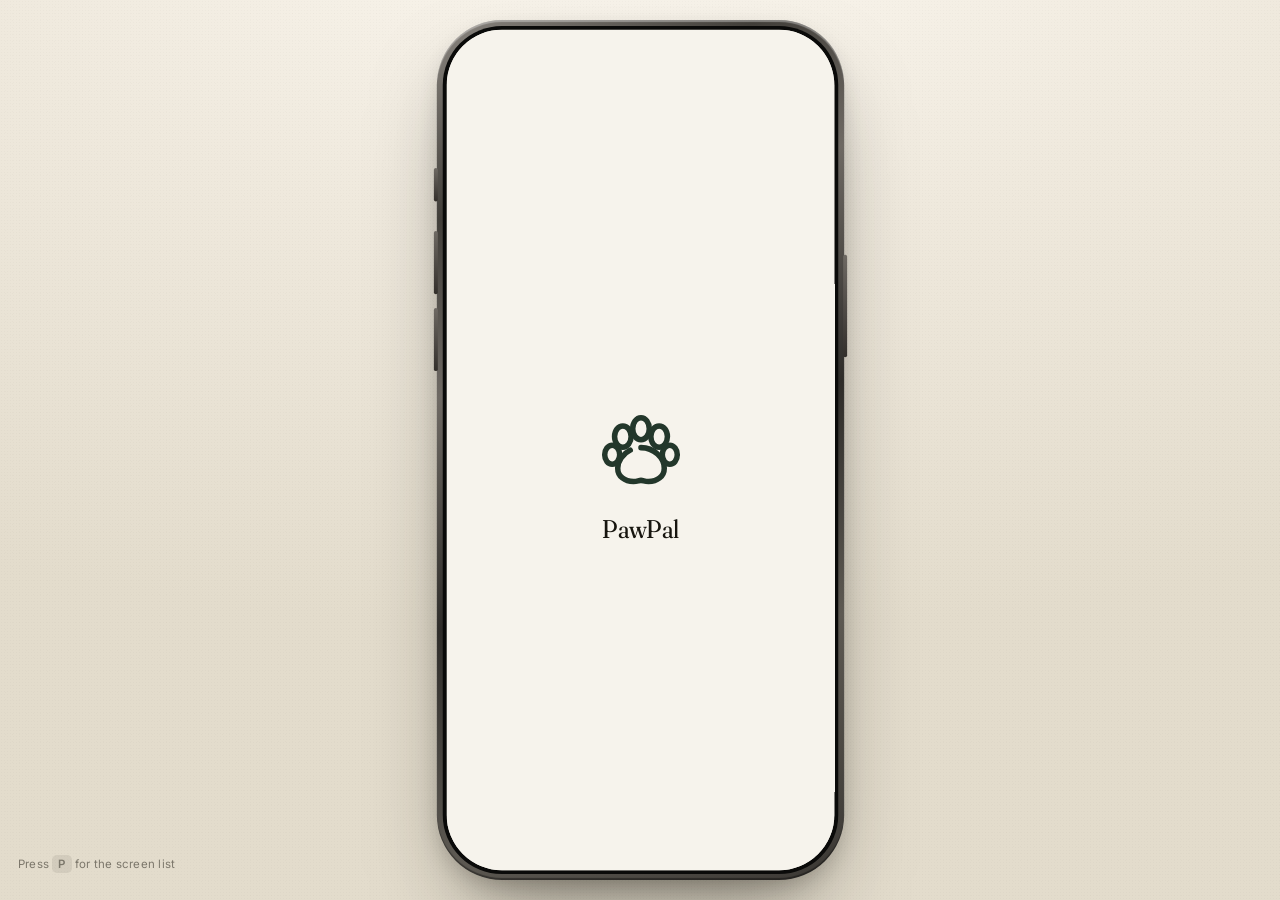
==== commit d0577f1e: "Make the prototype real: shared pet state, working buttons, sheets The app looked finished but almos" ====
--- a/pawpal-standalone.html
+++ b/pawpal-standalone.html
@@ -441,7 +441,8 @@
    ============================================================ */
 
 /* --- Home --- */
-.pets{display:flex; gap:14px; margin:22px 0 4px}
+.pets{display:flex; gap:14px; margin:22px 0 4px; overflow-x:auto; scrollbar-width:none; padding-bottom:2px}
+.pets::-webkit-scrollbar{display:none}
 .pet{
   border:0; background:none; cursor:pointer; padding:0;
   display:flex; flex-direction:column; align-items:center; gap:8px;
@@ -542,35 +543,60 @@
 .em-foot .btn{background:rgba(255,255,255,.16); box-shadow:inset 0 0 0 1px rgba(255,255,255,.34)}
 
 /* --- Pet profile --- */
-.portrait{
-  position:relative; height:424px; margin-bottom:-72px;
-  background:linear-gradient(168deg,#EFD8D0 0%,var(--clay) 55%,#DCB9AE 100%);
-  display:flex; align-items:flex-end; padding:0 var(--pad) 118px;
+.pet-hero{
+  position:relative;
+  padding:78px var(--pad) 92px;
+  display:flex; flex-direction:column; align-items:center; text-align:center;
+  background:linear-gradient(168deg,#F2DDD6 0%,var(--clay) 58%,#DDBBB0 100%);
   overflow:hidden;
 }
-/* an <svg> with no width/height defaults to 300x150, so size it explicitly */
-.paws{position:absolute; top:0; right:0; bottom:0; left:0; inset:0; width:100%; height:100%}
-.portrait .paws{opacity:.10; color:#8C6357}
-/* a scrim so the name stays legible over the pattern and the dog */
-.portrait::after{
-  content:""; position:absolute; left:0; right:0; bottom:0; height:210px;
-  background:linear-gradient(180deg, rgba(231,200,190,0) 0%, rgba(233,205,196,.75) 55%, rgba(236,212,203,.95) 100%);
-  z-index:1;
-}
-.portrait > div{position:relative; z-index:2}
-.portrait > .pill{z-index:3}
-.portrait h1{position:relative; color:var(--ink); font-size:44px}
-.portrait .tagline{position:relative; margin:2px 0 0; font-size:14px; color:rgba(23,21,15,.6); letter-spacing:-.008em}
-.pup{position:absolute; right:-34px; bottom:92px; width:226px; height:198px}
+.pet-hero .paws{opacity:.09; color:#8C6357}
+.pet-hero > *{position:relative}
+.pet-hero .display{font-size:38px; margin-top:16px}
+.pet-avatar{
+  width:132px; height:132px; border-radius:50%;
+  background:radial-gradient(circle at 50% 34%, #FFF6F2 0%, #F6E3DC 70%);
+  box-shadow:0 0 0 5px rgba(255,255,255,.62), 0 16px 34px -14px rgba(90,50,38,.55);
+  display:grid; place-items:center; overflow:hidden;
+}
+.pet-avatar svg{width:118px; height:104px; margin-top:6px}
+
+.icon-btn{
+  position:absolute; top:62px; right:20px; z-index:3;
+  width:40px; height:40px; border-radius:50%; border:0; cursor:pointer;
+  background:rgba(255,255,255,.74); color:var(--ink);
+  display:grid; place-items:center;
+  transition:transform var(--t-tap) var(--spring), background var(--t-el) var(--ease);
+}
+.icon-btn:hover{background:#fff}
+.icon-btn:active{transform:scale(.9)}
+
+/* breed / sex / age, as separated facts rather than a run-on line */
+.chip-line{
+  display:flex; flex-wrap:wrap; justify-content:center; align-items:center;
+  gap:0; margin:9px 0 0; font-size:13.5px; color:rgba(23,21,15,.62); letter-spacing:-.006em;
+}
+.chip-line span{padding:0 11px; position:relative}
+.chip-line span + span::before{
+  content:""; position:absolute; left:0; top:50%; margin-top:-2px;
+  width:3px; height:3px; border-radius:50%; background:rgba(23,21,15,.32);
+}
+
 .stat-card{
-  position:relative; z-index:2; margin:0 var(--pad);
+  position:relative; z-index:2; margin:-56px var(--pad) 0;
   display:flex; background:var(--paper); border-radius:var(--r-card);
   box-shadow:var(--shadow-lift); padding:20px 0;
 }
-.stat{flex:1; text-align:center}
+.stat{flex:1; text-align:center; min-width:0; padding:0 6px}
 .stat + .stat{border-left:1px solid var(--mist)}
-.stat .figure{font-size:29px; display:block}
+.stat .figure{font-size:29px; display:block; line-height:1.1}
+.stat .figure.fit{
+  font-size:23px; white-space:nowrap; overflow:hidden; text-overflow:ellipsis;
+  display:block;
+}
 .stat .eyebrow{margin-top:5px}
+
+.section-gap{margin-top:30px}
 
 .link-grid{display:grid; grid-template-columns:1fr 1fr; gap:11px; margin-top:14px}
 .link-card{
@@ -687,7 +713,7 @@
   box-shadow:0 10px 24px -10px rgba(35,55,43,.7);
 }
 .brandmark .chip{
-  position:relative; display:inline-flex; align-items:center; gap:8px;
+  position:relative; display:inline-flex; align-items:center; gap:8px; white-space:nowrap;
   height:36px; padding:0 15px; border-radius:999px; background:rgba(255,255,255,.72);
   font-size:11px; font-weight:600; letter-spacing:.11em; text-transform:uppercase; color:var(--ink);
 }
@@ -826,6 +852,134 @@
 .grid-overlay.on{opacity:1}
 
 @media (max-height:900px){ .caption{display:none} }
+
+
+/* ============================================================
+   Onboarding inputs
+   ============================================================ */
+
+.field-pair{display:grid; grid-template-columns:1fr 1fr; gap:12px}
+.field-pair .field{width:100%}
+.field-pair .form-label{margin-top:18px}
+
+/* scoped to .chip-row so it never touches the .chip badge on the sign-in art */
+.chip-row{display:flex; flex-wrap:wrap; gap:9px}
+.chip-row .chip{
+  height:44px; padding:0 17px; border-radius:14px; cursor:pointer;
+  border:1.5px solid var(--mist); background:var(--paper); color:var(--ink);
+  font-family:var(--ui); font-size:14.5px; font-weight:500; letter-spacing:-.011em; white-space:nowrap;
+  transition:border-color var(--t-el) var(--ease), background var(--t-el) var(--ease), transform var(--t-tap) var(--spring), color var(--t-el) var(--ease);
+}
+.chip-row .chip:active{transform:scale(.95)}
+.chip-row .chip.on{border-color:var(--pine); background:var(--pine); color:#fff}
+
+/* ============================================================
+   Bottom sheet
+   ============================================================ */
+
+.scrim{
+  position:absolute; top:0; right:0; bottom:0; left:0; inset:0; z-index:100;
+  background:rgba(23,21,15,.42);
+  opacity:0; pointer-events:none;
+  transition:opacity 320ms var(--ease);
+  backdrop-filter:blur(2px); -webkit-backdrop-filter:blur(2px);
+}
+.scrim.on{opacity:1; pointer-events:auto}
+
+.sheet{
+  position:absolute; left:0; right:0; bottom:0; z-index:101;
+  max-height:80%;
+  background:var(--bone);
+  border-radius:var(--r-sheet) var(--r-sheet) 0 0;
+  box-shadow:0 -14px 44px -18px rgba(23,21,15,.5);
+  transform:translateY(102%);
+  transition:transform 420ms var(--ease);
+  display:flex; flex-direction:column;
+  padding-bottom:26px;
+}
+.sheet.on{transform:none}
+.sheet .grabber{
+  width:40px; height:4px; border-radius:3px; background:var(--mist);
+  margin:10px auto 4px; flex:0 0 auto;
+}
+.sheet-scroll{padding:8px var(--pad) 0; overflow-y:auto; scrollbar-width:none}
+.sheet-scroll::-webkit-scrollbar{display:none}
+.sheet h3{
+  font-family:var(--display); font-size:25px; margin:6px 0 0; letter-spacing:-.014em;
+  font-variation-settings:"opsz" 90,"SOFT" 46,"WONK" 1;
+}
+.sheet .sub{margin:6px 0 0; font-size:14.5px; color:var(--slate); letter-spacing:-.008em}
+.sheet .form-label{margin:18px 0 8px}
+.sheet .btn{margin-top:22px}
+.sheet .btn + .btn{margin-top:10px}
+
+/* the amount readout on the expense sheet */
+.amount{
+  display:flex; align-items:baseline; justify-content:center; gap:2px;
+  margin:20px 0 4px; font-family:var(--display); letter-spacing:-.02em;
+  font-variation-settings:"opsz" 144,"SOFT" 30,"WONK" 0;
+  font-variant-numeric:tabular-nums;
+}
+.amount .cur{font-size:30px; color:var(--slate)}
+.amount .val{font-size:56px; line-height:1}
+.amount.pulse{animation:amountPop 340ms var(--spring)}
+
+.keypad{display:grid; grid-template-columns:repeat(3,1fr); gap:9px; margin-top:16px}
+.keypad button{
+  height:52px; border-radius:14px; border:0; cursor:pointer;
+  background:var(--paper); box-shadow:var(--shadow-card);
+  font-family:var(--ui); font-size:19px; font-weight:600; color:var(--ink);
+  letter-spacing:-.01em;
+  transition:transform var(--t-tap) var(--spring), background var(--t-el) var(--ease);
+}
+.keypad button:active{transform:scale(.94); background:#F1ECE1}
+.keypad button.wide{grid-column:span 2}
+
+/* a stepper for grams and kilograms */
+.stepper{
+  display:flex; align-items:center; justify-content:space-between;
+  background:var(--paper); border-radius:18px; box-shadow:var(--shadow-card);
+  padding:12px 14px; margin-top:16px;
+}
+.stepper button{
+  width:46px; height:46px; border-radius:50%; border:0; cursor:pointer;
+  background:var(--bone); color:var(--ink); display:grid; place-items:center;
+  transition:transform var(--t-tap) var(--spring), background var(--t-el) var(--ease);
+}
+.stepper button:hover{background:#EDE7DA}
+.stepper button:active{transform:scale(.88)}
+.stepper .read{
+  font-family:var(--display); font-size:34px; letter-spacing:-.02em;
+  font-variant-numeric:tabular-nums;
+  font-variation-settings:"opsz" 120,"SOFT" 30,"WONK" 0;
+}
+.stepper .read small{font-family:var(--ui); font-size:14px; color:var(--slate); margin-left:5px; letter-spacing:-.008em}
+
+/* option list inside a sheet */
+.opt{
+  display:flex; align-items:center; gap:13px; width:100%;
+  padding:15px 17px; margin-top:10px; cursor:pointer; text-align:left;
+  border-radius:16px; border:1.5px solid var(--mist); background:var(--paper);
+  font-family:var(--ui); font-size:15.5px; font-weight:500; letter-spacing:-.012em; color:var(--ink);
+  transition:border-color var(--t-el) var(--ease), transform var(--t-tap) var(--spring);
+}
+.opt:active{transform:scale(.985)}
+.opt.on{border-color:var(--pine)}
+.opt .swatch{width:12px; height:12px; border-radius:4px; flex:0 0 auto}
+.opt .tick{margin-left:auto; color:var(--pine); opacity:0; transform:scale(.4); transition:opacity var(--t-el) var(--ease), transform var(--t-el) var(--spring)}
+.opt.on .tick{opacity:1; transform:scale(1)}
+.opt .sub2{margin-left:auto; font-size:13.5px; color:var(--slate); font-weight:400}
+
+textarea.field{height:104px; padding:15px 18px; resize:none; line-height:21px; font-family:var(--ui)}
+
+/* a count that just changed gives a small nudge */
+.acts b.bump{animation:amountPop 420ms var(--spring)}
+.acts button.liked{color:var(--pine); font-weight:600}
+
+.btn[disabled]{opacity:.42; cursor:not-allowed; transform:none}
+.btn[disabled]:active{transform:none}
+
+.post.landed{animation:rise 560ms var(--ease) both}
 /* ============================================================
    PawPal — motion
    Screen transitions, staggered entrances, ambient loops.
@@ -974,15 +1128,31 @@
   to{transform:translate3d(-64px,-64px,0)}
 }
 
-/* selectors target the original in <defs>: a <use> shadow tree clones the
-   computed style, so every instance of the dog animates from these rules */
-#pup .tail{transform-origin:40px 132px; animation:wag 1.5s infinite var(--ease)}
+/* Selectors target the originals in <defs>: a <use> shadow tree clones the
+   computed style, so every drawing of the pet animates from these rules.
+   Each species has its own ear anchor, so the flop pivots where it should. */
+.pet-art .tail{transform-origin:40px 132px; animation:wag 1.5s infinite var(--ease)}
 @keyframes wag{0%,100%{transform:rotate(-9deg)} 50%{transform:rotate(13deg)}}
-#pup .ear-l{transform-origin:110px 62px; transform:rotate(-11deg); animation:earflopL 4.2s infinite var(--ease)}
-#pup .ear-r{transform-origin:196px 64px; transform:rotate(9deg); animation:earflopR 4.2s .3s infinite var(--ease)}
-@keyframes earflopL{0%,88%,100%{transform:rotate(-11deg)} 94%{transform:rotate(-19deg)}}
-@keyframes earflopR{0%,88%,100%{transform:rotate(9deg)} 94%{transform:rotate(17deg)}}
-#pup .lid{animation:blink 5.4s infinite}
+
+#pup-dog .ear-l{transform-origin:110px 62px; transform:rotate(-11deg); animation:earDogL 4.2s infinite var(--ease)}
+#pup-dog .ear-r{transform-origin:196px 64px; transform:rotate(9deg); animation:earDogR 4.2s .3s infinite var(--ease)}
+@keyframes earDogL{0%,88%,100%{transform:rotate(-11deg)} 94%{transform:rotate(-19deg)}}
+@keyframes earDogR{0%,88%,100%{transform:rotate(9deg)} 94%{transform:rotate(17deg)}}
+
+#pup-cat .ear-l{transform-origin:130px 54px; animation:earTwitchL 5s infinite var(--ease)}
+#pup-cat .ear-r{transform-origin:174px 54px; animation:earTwitchR 5s .4s infinite var(--ease)}
+@keyframes earTwitchL{0%,90%,100%{transform:none} 95%{transform:rotate(-9deg)}}
+@keyframes earTwitchR{0%,90%,100%{transform:none} 95%{transform:rotate(9deg)}}
+
+#pup-rabbit .ear-l{transform-origin:128px 70px; transform:rotate(-9deg); animation:earBunL 4.6s infinite var(--ease)}
+#pup-rabbit .ear-r{transform-origin:178px 70px; transform:rotate(9deg); animation:earBunR 4.6s .5s infinite var(--ease)}
+@keyframes earBunL{0%,84%,100%{transform:rotate(-9deg)} 90%{transform:rotate(-20deg)} 95%{transform:rotate(-5deg)}}
+@keyframes earBunR{0%,84%,100%{transform:rotate(9deg)} 90%{transform:rotate(20deg)} 95%{transform:rotate(5deg)}}
+
+#pup-bird .wing{animation:flap 3.4s infinite var(--ease)}
+@keyframes flap{0%,86%,100%{transform:none} 91%{transform:rotate(-16deg)} 96%{transform:rotate(4deg)}}
+
+.pet-art .lid{animation:blink 5.4s infinite}
 @keyframes blink{0%,96%,100%{transform:scaleY(0)} 98%{transform:scaleY(1)}}
 
 .poster{animation:none}
@@ -996,6 +1166,15 @@
 .btn.working{width:56px; min-width:56px; padding:0; margin:0 auto; display:flex; transition:width 380ms var(--ease)}
 .btn .spinner{width:22px;height:22px;border-radius:50%;border:2.5px solid rgba(255,255,255,.3);border-top-color:#fff;animation:spin 700ms linear infinite}
 .btn.done{background:var(--pine)}
+
+@keyframes amountPop{from{transform:scale(.9)} to{transform:scale(1)}}
+
+/* a row that was just added by the user lands rather than appears */
+@keyframes landRow{
+  from{opacity:0; transform:translateY(-10px); background:rgba(232,163,61,.18)}
+  to{opacity:1; transform:none; background:transparent}
+}
+.row.landed,.vax-item.landed,.entry.landed{animation:landRow 620ms var(--ease) both}
 
 /* ---------- honour the setting ---------- */
 
@@ -1030,7 +1209,9 @@
     </g>
   </pattern>
 
-  <g id="pup">
+  <!-- Four animals on one skeleton: same body, head, eyes and tail anchor, so a
+       single set of animation rules drives whichever species the owner picked. -->
+  <g id="pup-dog" class="pet-art">
     <path class="tail" d="M40 132C20 122 14 100 24 84" fill="none" stroke="#C08E7D" stroke-width="11" stroke-linecap="round"/>
     <ellipse cx="110" cy="150" rx="72" ry="44" fill="#D9AFA1"/>
     <ellipse cx="104" cy="166" rx="30" ry="26" fill="#F3E4DD"/>
@@ -1044,6 +1225,55 @@
     <rect class="lid" x="164" y="78" width="12" height="11" rx="5" fill="#D9AFA1" style="transform-origin:170px 78px"/>
     <ellipse cx="152" cy="108" rx="8" ry="5.6" fill="#4A342C"/>
     <path d="M152 114v5M152 119c-3.5 3.5-9 2.5-10-1M152 119c3.5 3.5 9 2.5 10-1" stroke="#4A342C" stroke-width="2.4" fill="none" stroke-linecap="round"/>
+  </g>
+
+  <g id="pup-cat" class="pet-art">
+    <path class="tail" d="M40 132C14 126 6 96 26 78 38 67 52 74 50 86" fill="none" stroke="#B8ADA0" stroke-width="10" stroke-linecap="round"/>
+    <ellipse cx="110" cy="150" rx="70" ry="43" fill="#CFC5B7"/>
+    <ellipse cx="104" cy="166" rx="28" ry="24" fill="#F1EDE5"/>
+    <g class="ear-l"><path d="M116 62 106 16 148 42Z" fill="#B8ADA0"/><path d="M120 58 114 30 138 45Z" fill="#E8C9C0"/></g>
+    <g class="ear-r"><path d="M188 62 198 16 156 42Z" fill="#B8ADA0"/><path d="M184 58 190 30 166 45Z" fill="#E8C9C0"/></g>
+    <circle cx="152" cy="90" r="46" fill="#CFC5B7"/>
+    <ellipse cx="152" cy="114" rx="22" ry="15" fill="#F1EDE5"/>
+    <ellipse cx="136" cy="84" rx="4.6" ry="6.4" fill="#3E4A3C"/>
+    <ellipse cx="170" cy="84" rx="4.6" ry="6.4" fill="#3E4A3C"/>
+    <rect class="lid" x="130" y="76" width="12" height="12" rx="5" fill="#CFC5B7" style="transform-origin:136px 76px"/>
+    <rect class="lid" x="164" y="76" width="12" height="12" rx="5" fill="#CFC5B7" style="transform-origin:170px 76px"/>
+    <path d="M145 106h14l-7 7Z" fill="#D08C86"/>
+    <path d="M152 113v5M152 118c-3 3-8 2-9-1M152 118c3 3 8 2 9-1" stroke="#3E4A3C" stroke-width="2.2" fill="none" stroke-linecap="round"/>
+    <path d="M126 104 100 99M126 110 101 112M178 104 204 99M178 110 203 112" stroke="#8C8272" stroke-width="1.8" stroke-linecap="round"/>
+  </g>
+
+  <g id="pup-rabbit" class="pet-art">
+    <circle class="tail" cx="42" cy="140" r="15" fill="#F1E7E2"/>
+    <ellipse cx="112" cy="152" rx="66" ry="42" fill="#D8CBC6"/>
+    <ellipse cx="106" cy="166" rx="26" ry="23" fill="#F5EEEB"/>
+    <g class="ear-l"><ellipse cx="128" cy="30" rx="13" ry="44" fill="#D8CBC6"/><ellipse cx="128" cy="34" rx="6.5" ry="34" fill="#EBC8C2"/></g>
+    <g class="ear-r"><ellipse cx="178" cy="30" rx="13" ry="44" fill="#D8CBC6"/><ellipse cx="178" cy="34" rx="6.5" ry="34" fill="#EBC8C2"/></g>
+    <circle cx="152" cy="96" r="44" fill="#D8CBC6"/>
+    <ellipse cx="152" cy="118" rx="21" ry="14" fill="#F5EEEB"/>
+    <circle cx="137" cy="90" r="5" fill="#4A3C3C"/>
+    <circle cx="168" cy="90" r="5" fill="#4A3C3C"/>
+    <rect class="lid" x="131" y="84" width="12" height="11" rx="5" fill="#D8CBC6" style="transform-origin:137px 84px"/>
+    <rect class="lid" x="162" y="84" width="12" height="11" rx="5" fill="#D8CBC6" style="transform-origin:168px 84px"/>
+    <path d="M146 110h13l-6.5 6Z" fill="#C98A86"/>
+    <path d="M152 116v4M152 120c-3 3-8 2-9-1M152 120c3 3 8 2 9-1" stroke="#4A3C3C" stroke-width="2.2" fill="none" stroke-linecap="round"/>
+    <path d="M148 126h9" stroke="#C98A86" stroke-width="2.4" stroke-linecap="round"/>
+  </g>
+
+  <g id="pup-bird" class="pet-art">
+    <path class="tail" d="M46 138C24 148 12 168 16 182 30 180 44 168 52 154" fill="#A8B79F"/>
+    <ellipse cx="118" cy="140" rx="62" ry="52" fill="#BCCBB2"/>
+    <ellipse cx="112" cy="156" rx="26" ry="28" fill="#EFF3EA"/>
+    <path class="wing" d="M96 118C74 122 62 142 70 162 84 158 96 142 100 126Z" fill="#A8B79F" style="transform-origin:98px 120px"/>
+    <circle cx="152" cy="84" r="42" fill="#BCCBB2"/>
+    <circle cx="139" cy="78" r="5" fill="#37402F"/>
+    <circle cx="170" cy="78" r="5" fill="#37402F"/>
+    <rect class="lid" x="133" y="72" width="12" height="11" rx="5" fill="#BCCBB2" style="transform-origin:139px 72px"/>
+    <rect class="lid" x="164" y="72" width="12" height="11" rx="5" fill="#BCCBB2" style="transform-origin:170px 72px"/>
+    <path d="M150 92 186 100 150 110Z" fill="#E8A33D"/>
+    <path d="M138 44c4-12 18-16 26-10" stroke="#A8B79F" stroke-width="7" fill="none" stroke-linecap="round"/>
+    <path d="M124 186h16M148 186h16" stroke="#E8A33D" stroke-width="4" stroke-linecap="round"/>
   </g>
 
   <g id="i-home" stroke="currentColor" stroke-width="1.7" fill="none" stroke-linecap="round" stroke-linejoin="round">
@@ -1149,7 +1379,7 @@
 
         <div class="signin-foot rise" style="--d:3">
           <label class="check"><input type="checkbox" checked><span class="box"><svg viewBox="0 0 24 24" fill="none" stroke="currentColor" stroke-width="3" stroke-linecap="round" stroke-linejoin="round"><path d="M5 12.5l4.6 4.5L19 7"/></svg></span>Keep me signed in</label>
-          <button class="link" type="button" data-toast="We sent a reset link to aarav@pawpal.in">Forgot password?</button>
+          <button class="link" type="button" data-sheet="forgot">Forgot password?</button>
         </div>
 
         <div class="rise" style="--d:4"><div style="height:22px"></div>
@@ -1170,27 +1400,56 @@
         <h1 class="display rise" style="--d:1; margin-top:26px">Who are we<br>caring for?</h1>
         <p class="subhead rise" style="--d:2">You can add the rest of the family later.</p>
         <div class="rise" style="--d:3; margin-top:24px">
-          <button class="choice on" data-pick="species"><span class="em">&#128021;</span>Dog<span class="tick"><svg width="20" height="20"><use href="#i-check"/></svg></span></button>
-          <button class="choice" data-pick="species"><span class="em">&#128008;</span>Cat<span class="tick"><svg width="20" height="20"><use href="#i-check"/></svg></span></button>
-          <button class="choice" data-pick="species"><span class="em">&#128048;</span>Rabbit<span class="tick"><svg width="20" height="20"><use href="#i-check"/></svg></span></button>
-          <button class="choice" data-pick="species"><span class="em">&#129417;</span>Bird<span class="tick"><svg width="20" height="20"><use href="#i-check"/></svg></span></button>
+          <button class="choice on" data-pick="species" data-species="dog"><span class="em">&#128021;</span>Dog<span class="tick"><svg width="20" height="20"><use href="#i-check"/></svg></span></button>
+          <button class="choice" data-pick="species" data-species="cat"><span class="em">&#128008;</span>Cat<span class="tick"><svg width="20" height="20"><use href="#i-check"/></svg></span></button>
+          <button class="choice" data-pick="species" data-species="rabbit"><span class="em">&#128048;</span>Rabbit<span class="tick"><svg width="20" height="20"><use href="#i-check"/></svg></span></button>
+          <button class="choice" data-pick="species" data-species="bird"><span class="em">&#129417;</span>Bird<span class="tick"><svg width="20" height="20"><use href="#i-check"/></svg></span></button>
         </div>
       </div>
 
       <div class="step" data-step="2">
-        <h1 class="display" style="margin-top:26px">Tell us about<br>your dog</h1>
-        <p class="subhead">We use this to size meals and doses.</p>
-        <label class="form-label eyebrow" for="petname">Name</label>
-        <input class="field" id="petname" value="Bruno">
+        <h1 class="display" style="margin-top:26px">Tell us about<br>your <span data-bind="species">dog</span></h1>
+        <p class="subhead">Everything on this screen shows up across the app.</p>
+
+        <div class="field-pair">
+          <div>
+            <label class="form-label eyebrow" for="petname">Pet&rsquo;s name</label>
+            <input class="field" id="petname" value="Bruno" autocomplete="off" maxlength="18">
+          </div>
+          <div>
+            <label class="form-label eyebrow" for="ownername">Your name</label>
+            <input class="field" id="ownername" value="Aarav" autocomplete="off" maxlength="18">
+          </div>
+        </div>
+
+        <div class="field-pair">
+          <div>
+            <label class="form-label eyebrow" for="breed">Breed</label>
+            <input class="field" id="breed" value="Indie" autocomplete="off" maxlength="20">
+          </div>
+          <div>
+            <label class="form-label eyebrow" for="weight">Weight (kg)</label>
+            <input class="field" id="weight" type="number" step="0.1" min="0.2" max="90" value="18.4">
+          </div>
+        </div>
+
         <label class="form-label eyebrow">Age</label>
-        <button class="choice" data-pick="age"><span class="em">&#127874;</span>Under 1 year<span class="tick"><svg width="20" height="20"><use href="#i-check"/></svg></span></button>
-        <button class="choice on" data-pick="age"><span class="em">&#127874;</span>1 to 7 years<span class="tick"><svg width="20" height="20"><use href="#i-check"/></svg></span></button>
-        <button class="choice" data-pick="age"><span class="em">&#127874;</span>Over 7 years<span class="tick"><svg width="20" height="20"><use href="#i-check"/></svg></span></button>
+        <div class="chip-row">
+          <button class="chip" data-pick="age" data-age="Under 1" data-years="0.6">Under 1 year</button>
+          <button class="chip on" data-pick="age" data-age="4 yr" data-years="4">1 to 7 years</button>
+          <button class="chip" data-pick="age" data-age="9 yr" data-years="9">Over 7 years</button>
+        </div>
+
+        <label class="form-label eyebrow">Sex</label>
+        <div class="chip-row">
+          <button class="chip on" data-pick="sex" data-sex="male">Male</button>
+          <button class="chip" data-pick="sex" data-sex="female">Female</button>
+        </div>
       </div>
 
       <div class="step" data-step="3">
         <h1 class="display" style="margin-top:26px">What should<br>we remind you<br>about?</h1>
-        <p class="subhead">Each one becomes an entry on the care thread.</p>
+        <p class="subhead">Each one becomes an entry on <span data-bind="name-poss">Bruno&rsquo;s</span> care thread.</p>
         <div style="margin-top:20px">
           <button class="choice on" data-toggle="1"><span class="em">&#127859;</span>Meals<span class="tick"><svg width="20" height="20"><use href="#i-check"/></svg></span></button>
           <button class="choice on" data-toggle="1"><span class="em">&#128138;</span>Medicines<span class="tick"><svg width="20" height="20"><use href="#i-check"/></svg></span></button>
@@ -1211,20 +1470,16 @@
       <div class="refresh" id="refresh"><svg width="22" height="22"><use href="#i-paw"/></svg></div>
 
       <div class="head-row">
-        <h1 class="display rise" style="--d:0">Good morning,<br>Aarav</h1>
+        <h1 class="display rise" style="--d:0"><span data-bind="greeting">Good morning</span>,<br><span data-bind="owner">Aarav</span></h1>
         <button class="pill alarm rise" style="--d:1" data-emergency><span class="beacon"></span>Emergency</button>
       </div>
-      <p class="subhead rise" style="--d:1">Thursday, 21 August</p>
-
-      <div class="pets rise" style="--d:2">
-        <button class="pet on" data-pet="Bruno"><span class="ring" style="background:linear-gradient(150deg,#EFD8D0,#E7C8BE)"><svg width="30" height="30" viewBox="60 40 190 170"><use href="#pup"/></svg></span>Bruno</button>
-        <button class="pet" data-pet="Mishti"><span class="ring" style="background:linear-gradient(150deg,#DCE4DA,#C9D6C6)"><svg width="26" height="26" style="color:#5B6B58"><use href="#i-paw"/></svg></span>Mishti</button>
-        <button class="pet" data-toast="Add a second pet to this thread"><span class="ring add"><svg width="20" height="20"><use href="#i-plus"/></svg></span>Add</button>
-      </div>
+      <p class="subhead rise" style="--d:1" data-bind="today">Thursday, 21 August</p>
+
+      <div class="pets rise" style="--d:2" id="petRow"></div>
 
       <button class="ask rise" style="--d:3" data-go="s-assistant">
         <span class="spark"><svg width="18" height="18"><use href="#i-paw"/></svg></span>
-        How is Bruno today?
+        How is <span data-bind="name">Bruno</span> today?
       </button>
 
       <div class="thread-head rise" style="--d:4">
@@ -1256,29 +1511,29 @@
     <section class="screen" id="s-assistant" data-name="AI Assistant &middot; structured answers" data-tab="chat" style="padding-bottom:178px">
       <div class="head-row rise" style="--d:0">
         <h1 class="display">Assistant</h1>
-        <button class="link" style="color:var(--slate); font-weight:400; font-size:15px" data-go="s-profile">About Bruno</button>
+        <button class="link" style="color:var(--slate); font-weight:400; font-size:15px" data-go="s-profile">About <span data-bind="name">Bruno</span></button>
       </div>
 
       <div id="thread-chat">
-        <div class="bubble-me rise" style="--d:1">He&rsquo;s been off his food since last night and slept most of today.</div>
+        <div class="bubble-me rise" style="--d:1"><span data-bind="They">He</span> has been off <span data-bind="their">his</span> food since last night and slept most of today.</div>
         <p class="eyebrow rise" style="--d:2" id="assistantLabel" hidden>Assistant</p>
         <div class="typing rise" id="typing" style="--d:2"><i></i><i></i><i></i></div>
 
         <div class="card answer" id="answer" hidden>
           <div class="part" style="--d:0">
             <p class="eyebrow">What it might be</p>
-            <p>Reduced appetite with low energy for under 24 hours is often a mild stomach upset. Bruno is also on day 4 of carprofen, which can put dogs off food.</p>
+            <p>Reduced appetite with low energy for under 24 hours is often a mild stomach upset. <span data-bind="name">Bruno</span> is also on day 4 of carprofen, which can put <span data-bind="speciesPlural">dogs</span> off food.</p>
           </div>
           <div class="part" style="--d:1">
             <p class="eyebrow">What to do now</p>
-            <p>Offer plain boiled rice and chicken in small portions. Keep water available and give the 2 pm tablet with food, not on an empty stomach. Note how much he eats tonight.</p>
+            <p>Offer plain boiled rice and chicken in small portions. Keep water available and give the 2 pm tablet with food, not on an empty stomach. Note how much <span data-bind="they">he</span> eats tonight.</p>
           </div>
           <div class="part" style="--d:2">
             <p class="eyebrow">When to see a vet</p>
-            <p>If he refuses food for another 24 hours, vomits more than twice, or the gums look pale, call Dr. Menon the same day.</p>
+            <p>If <span data-bind="they">he</span> refuses food for another 24 hours, vomits more than twice, or the gums look pale, call Dr. Menon the same day.</p>
           </div>
           <div class="part" style="--d:3">
-            <button class="btn ghost" data-toast="Added to the care thread &middot; 11:24 am">Log this in the thread</button>
+            <button class="btn ghost" data-log-thread="1">Log this in the thread</button>
           </div>
         </div>
       </div>
@@ -1286,7 +1541,7 @@
       <div class="composer">
         <p class="disclaimer">Guidance only. It does not replace a veterinarian.</p>
         <form id="askForm">
-          <input class="field" id="askInput" placeholder="Ask about Bruno" autocomplete="off">
+          <input class="field" id="askInput" placeholder="Ask about Bruno" data-ph="askPlaceholder" autocomplete="off">
           <button class="send" type="submit" aria-label="Send"><svg width="19" height="19"><use href="#i-up"/></svg></button>
         </form>
       </div>
@@ -1298,20 +1553,20 @@
         <p class="eyebrow">Emergency</p>
         <button class="em-close" data-back>Close</button>
       </div>
-      <h1 class="display rise" style="--d:1; margin-top:22px">Bruno needs<br>a vet now</h1>
-      <p class="subhead rise" style="--d:2">Sharing his records and your location with whoever answers.</p>
-
-      <button class="call rise" style="--d:3" data-toast="Calling City Pet Hospital&hellip;">
+      <h1 class="display rise" style="--d:1; margin-top:22px"><span data-bind="name">Bruno</span> needs<br>a vet now</h1>
+      <p class="subhead rise" style="--d:2">Sharing <span data-bind="their">his</span> records and your location with whoever answers.</p>
+
+      <button class="call rise" style="--d:3" data-call="City Pet Hospital">
         <svg width="21" height="21"><use href="#i-phone"/></svg>Call City Pet Hospital</button>
 
       <div class="rows rise" style="--d:4">
-        <button class="row" data-toast="Calling City Pet Hospital&hellip;">
+        <button class="row" data-call="City Pet Hospital">
           <span><span class="k">City Pet Hospital</span><br><span class="v">2.4 km &middot; open 24 hours &middot; Koramangala</span></span>
           <svg class="chev" width="20" height="20"><use href="#i-chev"/></svg></button>
-        <button class="row" data-toast="Pet ambulance requested">
+        <button class="row" data-call="Pet ambulance">
           <span><span class="k">Pet ambulance</span><br><span class="v">Pickup in about 14 min</span></span>
           <svg class="chev" width="20" height="20"><use href="#i-chev"/></svg></button>
-        <button class="row" data-toast="Dr. Menon opens at 9:00 am">
+        <button class="row" data-call="Dr. Menon">
           <span><span class="k">Dr. Menon &middot; your vet</span><br><span class="v">Closed now &middot; opens 9:00 am</span></span>
           <svg class="chev" width="20" height="20"><use href="#i-chev"/></svg></button>
       </div>
@@ -1319,8 +1574,8 @@
       <div class="vitals rise" style="--d:5">
         <p class="eyebrow">Read this to the vet</p>
         <dl>
-          <dt>Weight</dt><dd>18.4 kg</dd>
-          <dt>Allergies</dt><dd>Chicken, dust mites</dd>
+          <dt>Weight</dt><dd><span data-bind="weight">18.4</span> kg</dd>
+          <dt>Allergies</dt><dd data-bind="allergies">Chicken, dust mites</dd>
           <dt>Blood group</dt><dd>DEA 1.1 negative</dd>
           <dt>On medication</dt><dd>Carprofen, day 4</dd>
           <dt>Microchip</dt><dd class="num">985 141 000 273 118</dd>
@@ -1335,47 +1590,58 @@
 
     <!-- ========== PET PROFILE ========== -->
     <section class="screen flush edge has-tabs" id="s-profile" data-name="Pet profile &middot; dossier" data-tab="person">
-      <div class="portrait bleed">
+
+      <header class="pet-hero bleed">
         <svg class="paws" aria-hidden="true"><rect width="100%" height="100%" fill="url(#pawpat)"/></svg>
-        <svg class="pup" viewBox="0 0 240 200"><use href="#pup"/></svg>
-        <button class="pill" style="position:absolute; top:62px; right:22px; background:rgba(255,255,255,.72); border-color:transparent" data-go="s-settings">
-          <svg width="17" height="17"><use href="#i-gear"/></svg>Settings</button>
-        <div>
-          <h1 class="display portrait-name rise" style="--d:0; font-size:44px">Bruno</h1>
-          <p class="tagline rise" style="--d:1">Indie &middot; male &middot; with you since March 2022</p>
+        <button class="icon-btn" data-go="s-settings" aria-label="Settings">
+          <svg width="19" height="19"><use href="#i-gear"/></svg></button>
+
+        <div class="pet-avatar rise" style="--d:0">
+          <svg viewBox="20 10 210 180"><use class="pet-use" href="#pup-dog"/></svg>
         </div>
-      </div>
-
-      <div class="stat-card bleed rise" style="--d:2">
-        <div class="stat"><span class="figure" data-count="4" data-suffix=" yr">4 yr</span><p class="eyebrow">Age</p></div>
-        <div class="stat"><span class="figure" data-count="18.4" data-dec="1">18.4</span><p class="eyebrow">kg</p></div>
-        <div class="stat"><span class="figure">Indie</span><p class="eyebrow">Breed</p></div>
-      </div>
-
-      <p class="eyebrow rise" style="--d:3; margin-top:30px">Vitals on file</p>
-      <div class="rows rise" style="--d:3">
-        <div class="row"><span class="k">Allergies</span><span class="v">Chicken, dust mites</span></div>
+        <h1 class="display rise" style="--d:1" data-bind="name">Bruno</h1>
+        <p class="chip-line rise" style="--d:2">
+          <span data-bind="breed">Indie</span>
+          <span data-bind="sex">Male</span>
+          <span data-bind="age">4 yr</span>
+        </p>
+      </header>
+
+      <div class="stat-card bleed rise" style="--d:3">
+        <div class="stat"><span class="figure" data-count="4" data-suffix=" yr" data-bind-count="years">4 yr</span><p class="eyebrow">Age</p></div>
+        <div class="stat"><span class="figure" data-count="18.4" data-dec="1" data-bind-count="weight">18.4</span><p class="eyebrow">kg</p></div>
+        <div class="stat"><span class="figure fit" data-bind="breed">Indie</span><p class="eyebrow">Breed</p></div>
+      </div>
+
+      <p class="eyebrow section-gap rise" style="--d:4">Care</p>
+      <div class="link-grid rise" style="--d:4">
+        <button class="link-card" data-go="s-vaccines"><svg class="ic"><use href="#i-vax"/></svg><b>Vaccinations</b><span>One due in 7 days</span></button>
+        <button class="link-card" data-go="s-records"><svg class="ic"><use href="#i-file"/></svg><b>Records</b><span>9 on file</span></button>
+        <button class="link-card" data-go="s-feeding"><svg class="ic"><use href="#i-bowl"/></svg><b>Feeding</b><span><span data-bind="grams">360</span> g per day</span></button>
+        <button class="link-card" data-go="s-growth"><svg class="ic"><use href="#i-trend"/></svg><b>Growth</b><span><span data-bind="weight">18.4</span> kg, steady</span></button>
+        <button class="link-card" data-go="s-spending"><svg class="ic"><use href="#i-coin"/></svg><b>Spending</b><span>&#8377;<span data-bind="spend">2,840</span> in August</span></button>
+        <button class="link-card alarm" data-go="s-poster"><svg class="ic"><use href="#i-poster"/></svg><b>Lost poster</b><span>Ready to share</span></button>
+      </div>
+
+      <p class="eyebrow section-gap rise" style="--d:5">Vitals on file</p>
+      <div class="rows rise" style="--d:5">
+        <button class="row" data-sheet="allergies"><span class="k">Allergies</span><span class="v" data-bind="allergies">Chicken, dust mites</span></button>
         <div class="row"><span class="k">Blood group</span><span class="v">DEA 1.1 negative</span></div>
         <div class="row"><span class="k">Microchip</span><span class="v num">985 141 000 273 118</span></div>
         <div class="row"><span class="k">Insurance</span><span class="v">Bajaj &middot; valid to Mar 2027</span></div>
-        <div class="row"><span class="k">Neutered</span><span class="v">Yes &middot; Jan 2023</span></div>
-      </div>
-
-      <p class="eyebrow rise" style="--d:4; margin-top:30px">Care</p>
-      <div class="link-grid rise" style="--d:4">
-        <button class="link-card" data-go="s-vaccines"><svg class="ic"><use href="#i-vax"/></svg><b>Vaccinations</b><span>One due in 7 days</span></button>
-        <button class="link-card" data-go="s-records"><svg class="ic"><use href="#i-file"/></svg><b>Records</b><span>9 on file</span></button>
-        <button class="link-card" data-go="s-feeding"><svg class="ic"><use href="#i-bowl"/></svg><b>Feeding</b><span>360 g per day</span></button>
-        <button class="link-card" data-go="s-growth"><svg class="ic"><use href="#i-trend"/></svg><b>Growth</b><span>18.4 kg, steady</span></button>
-        <button class="link-card" data-go="s-spending"><svg class="ic"><use href="#i-coin"/></svg><b>Spending</b><span>&#8377;2,840 in August</span></button>
-        <button class="link-card alarm" data-go="s-poster"><svg class="ic"><use href="#i-poster"/></svg><b>Lost poster</b><span>Ready to share</span></button>
-      </div>
-
-      <p class="eyebrow rise" style="--d:5; margin-top:30px">Medical history</p>
-      <div class="rows rise" style="--d:5">
-        <div class="row"><span class="k">14 Aug</span><span class="v">Annual check &middot; all clear</span></div>
-        <div class="row"><span class="k">02 Jun</span><span class="v">Tick fever &middot; full recovery</span></div>
+        <div class="row"><span class="k">With you since</span><span class="v" data-bind="since">March 2022</span></div>
+      </div>
+
+      <p class="eyebrow section-gap rise" style="--d:6">Medical history</p>
+      <div class="rows rise" style="--d:6">
+        <div class="row"><span class="k">14 Aug 2026</span><span class="v">Annual check &middot; all clear</span></div>
+        <div class="row"><span class="k">02 Jun 2026</span><span class="v">Tick fever &middot; full recovery</span></div>
         <div class="row"><span class="k">09 Aug 2025</span><span class="v">Rabies + DHPPi booster</span></div>
+      </div>
+
+      <div class="rise" style="--d:7; margin-top:24px">
+        <button class="btn ghost" data-sheet="edit-pet">
+          <svg width="18" height="18"><use href="#i-gear"/></svg>Edit <span data-bind="name">Bruno</span>&rsquo;s details</button>
       </div>
     </section>
 
@@ -1383,7 +1649,7 @@
     <section class="screen" id="s-vaccines" data-name="Vaccination tracker &middot; timeline" data-tab="">
       <div class="navbar rise" style="--d:0">
         <button class="back" data-back aria-label="Back"><svg width="22" height="22"><use href="#i-back"/></svg></button>
-        <span class="crumb">Bruno &middot; care</span>
+        <span class="crumb"><span data-bind="name">Bruno</span> &middot; care</span>
       </div>
       <h1 class="display rise" style="--d:1">Vaccinations</h1>
       <p class="subhead rise" style="--d:2">One due in 7 days. Everything else is current.</p>
@@ -1397,7 +1663,7 @@
             <h4>Rabies booster</h4>
             <p class="meta">Annual &middot; last given 30 Aug 2025</p>
             <div style="height:16px"></div>
-            <button class="btn" data-toast="Held 28 Aug, 5:30 pm at Paws Clinic">Book at Paws Clinic</button>
+            <button class="btn" data-sheet="book-vax">Book at Paws Clinic</button>
           </div>
         </div>
         <div class="vax-item" style="--d:1">
@@ -1421,7 +1687,7 @@
     <section class="screen" id="s-records" data-name="Health records" data-tab="">
       <div class="navbar rise" style="--d:0">
         <button class="back" data-back aria-label="Back"><svg width="22" height="22"><use href="#i-back"/></svg></button>
-        <span class="crumb">Bruno &middot; care</span>
+        <span class="crumb"><span data-bind="name">Bruno</span> &middot; care</span>
       </div>
       <h1 class="display rise" style="--d:1">Records</h1>
 
@@ -1430,7 +1696,7 @@
           <p class="eyebrow">Weight</p>
           <span class="label num">+0.3 in 6 weeks</span>
         </div>
-        <p class="figure" style="font-size:34px; margin:4px 0 0">18.4 kg</p>
+        <p class="figure" style="font-size:34px; margin:4px 0 0"><span data-bind="weight">18.4</span> kg</p>
         <svg class="chart" viewBox="0 0 300 92" preserveAspectRatio="none" style="height:92px; margin-top:14px">
           <path class="area" style="--o:1" d="M0,74 L50,68 L100,70 L150,54 L200,42 L250,32 L300,22 L300,92 L0,92 Z"/>
           <path class="line" d="M0,74 L50,68 L100,70 L150,54 L200,42 L250,32 L300,22"/>
@@ -1459,7 +1725,7 @@
       </div>
 
       <div class="rise" style="--d:5; margin-top:24px">
-        <button class="btn ghost" data-toast="Point the camera at a prescription to file it">
+        <button class="btn ghost" data-sheet="add-record">
           <svg width="19" height="19"><use href="#i-plus"/></svg>Add record</button>
       </div>
     </section>
@@ -1468,23 +1734,23 @@
     <section class="screen" id="s-feeding" data-name="Feeding planner" data-tab="">
       <div class="navbar rise" style="--d:0">
         <button class="back" data-back aria-label="Back"><svg width="22" height="22"><use href="#i-back"/></svg></button>
-        <span class="crumb">Bruno &middot; care</span>
+        <span class="crumb"><span data-bind="name">Bruno</span> &middot; care</span>
       </div>
       <h1 class="display rise" style="--d:1">Feeding</h1>
-      <p class="subhead rise" style="--d:2">For 18.4 kg, moderately active, chicken-free.</p>
+      <p class="subhead rise" style="--d:2">For <span data-bind="weight">18.4</span> kg, moderately active, chicken-free.</p>
 
       <div class="hero-figure rise" style="--d:3">
-        <span class="figure" data-count="360">360</span><span class="unit">g per day</span>
-      </div>
-      <p class="label rise" style="--d:3">Two meals of 180 g &middot; 1,240 kcal</p>
+        <span class="figure" data-count="360" data-bind-count="grams">360</span><span class="unit">g per day</span>
+      </div>
+      <p class="label rise" style="--d:3">Two meals of <span data-bind="halfGrams">180</span> g &middot; <span data-bind="kcal">1,240</span> kcal</p>
 
       <div class="rise" style="--d:4; margin-top:28px">
-        <button class="meal given" data-meal>
-          <div class="t"><b>Breakfast</b><span>7:30 am &middot; 180 g kibble</span></div>
+        <button class="meal given" data-meal data-label="Breakfast" data-time="7:30 am">
+          <div class="t"><b>Breakfast</b><span>7:30 am &middot; <span data-bind="halfGrams">180</span> g kibble</span></div>
           <span class="state"><span class="tick"><svg viewBox="0 0 24 24" width="13" height="13" fill="none" stroke="currentColor" stroke-width="3.4" stroke-linecap="round" stroke-linejoin="round"><path d="M5 12.5l4.6 4.5L19 7"/></svg></span><span class="word">Given</span></span>
         </button>
-        <button class="meal" data-meal>
-          <div class="t"><b>Dinner</b><span>7:00 pm &middot; 180 g kibble + curd</span></div>
+        <button class="meal" data-meal data-label="Dinner" data-time="7:00 pm">
+          <div class="t"><b>Dinner</b><span>7:00 pm &middot; <span data-bind="halfGrams">180</span> g kibble + curd</span></div>
           <span class="state"><span class="tick"><svg viewBox="0 0 24 24" width="13" height="13" fill="none" stroke="currentColor" stroke-width="3.4" stroke-linecap="round" stroke-linejoin="round"><path d="M5 12.5l4.6 4.5L19 7"/></svg></span><span class="word">7:00 pm</span></span>
         </button>
       </div>
@@ -1493,7 +1759,7 @@
       <p class="body rise" style="--d:5">Chicken in any form, including treats and broth. Grapes, onion, chocolate, xylitol.</p>
 
       <div class="rise" style="--d:6; margin-top:26px">
-        <button class="btn ghost" data-toast="Bowl weighed at 182 g">Log a different portion</button>
+        <button class="btn ghost" data-sheet="log-portion">Change the daily portion</button>
       </div>
     </section>
 
@@ -1501,13 +1767,13 @@
     <section class="screen" id="s-growth" data-name="Growth tracker" data-tab="">
       <div class="navbar rise" style="--d:0">
         <button class="back" data-back aria-label="Back"><svg width="22" height="22"><use href="#i-back"/></svg></button>
-        <span class="crumb">Bruno &middot; care</span>
+        <span class="crumb"><span data-bind="name">Bruno</span> &middot; care</span>
       </div>
       <h1 class="display rise" style="--d:1">Growth</h1>
       <div class="hero-figure rise" style="--d:2">
-        <span class="figure" style="font-size:62px" data-count="18.4" data-dec="1">18.4</span><span class="unit">kg</span>
-      </div>
-      <p class="subhead rise" style="--d:2">Inside the breed-normal band for Indie, 4 years.</p>
+        <span class="figure" style="font-size:62px" data-count="18.4" data-dec="1" data-bind-count="weight">18.4</span><span class="unit">kg</span>
+      </div>
+      <p class="subhead rise" style="--d:2">Inside the breed-normal band for <span data-bind="breed">Indie</span>, <span data-bind="age">4 yr</span>.</p>
 
       <div class="card rise" style="--d:3; margin-top:22px">
         <svg class="chart" viewBox="0 0 300 196" preserveAspectRatio="none" style="height:196px">
@@ -1527,14 +1793,14 @@
       </div>
 
       <div class="rise" style="--d:5; margin-top:24px">
-        <button class="btn ghost" data-toast="Weight logged &middot; 18.4 kg today">Log today&rsquo;s weight</button>
+        <button class="btn ghost" data-sheet="log-weight">Log today&rsquo;s weight</button>
       </div>
     </section>
 
     <!-- ========== SPENDING ========== -->
     <section class="screen has-tabs" id="s-spending" data-name="Expense tracker" data-tab="heart">
       <h1 class="display rise" style="--d:0">Spending</h1>
-      <p class="figure rise" style="--d:1; font-size:58px; margin:10px 0 0">&#8377;<span data-count="2840" data-comma="1">2,840</span></p>
+      <p class="figure rise" style="--d:1; font-size:58px; margin:10px 0 0">&#8377;<span data-count="2840" data-comma="1" id="spendTotal">2,840</span></p>
       <p class="subhead rise" style="--d:1">August &middot; &#8377;460 less than July</p>
 
       <div class="donut-wrap rise" style="--d:2">
@@ -1552,15 +1818,10 @@
         </div>
       </div>
 
-      <div class="rows rise" style="--d:3">
-        <div class="row"><span class="k" style="color:var(--ink)">Food</span><span class="v num">&#8377;1,650</span></div>
-        <div class="row"><span class="k" style="color:var(--ink)">Vet</span><span class="v num">&#8377;890</span></div>
-        <div class="row"><span class="k" style="color:var(--ink)">Medicines</span><span class="v num">&#8377;300</span></div>
-        <div class="row faded"><span class="k">Grooming</span><span class="v num">&#8377;0</span></div>
-      </div>
+      <div class="rows rise" style="--d:3" id="spendRows"></div>
 
       <div class="rise" style="--d:4; margin-top:24px">
-        <button class="btn" id="addExpense">Add expense</button>
+        <button class="btn" data-sheet="add-expense"><svg width="19" height="19"><use href="#i-plus"/></svg>Add expense</button>
       </div>
     </section>
 
@@ -1568,29 +1829,29 @@
     <section class="screen" id="s-poster" data-name="Lost pet poster &middot; live preview" data-tab="" style="padding-bottom:120px">
       <div class="navbar rise" style="--d:0">
         <button class="back" data-back aria-label="Back"><svg width="22" height="22"><use href="#i-back"/></svg></button>
-        <span class="crumb">Bruno</span>
+        <span class="crumb"><span data-bind="name">Bruno</span></span>
       </div>
       <h1 class="display rise" style="--d:1">Lost poster</h1>
 
       <div class="card rise" style="--d:2; margin-top:20px">
         <p class="eyebrow" style="margin-bottom:14px">Preview</p>
         <div class="poster">
-          <h3>Missing: Bruno</h3>
-          <div class="photo"><svg class="pup" viewBox="0 0 240 200"><use href="#pup"/></svg></div>
-          <p>Indie, male, 4 years, 18 kg. Brown with a white chest patch. Last seen near 5th Block, Koramangala on 20 August, evening. Answers to his name, nervous with strangers.</p>
-          <div class="foot"><b>Call Aarav &middot; 98450 12233</b><span>Reward offered</span></div>
+          <h3>Missing: <span data-bind="name">Bruno</span></h3>
+          <div class="photo"><svg class="pup" viewBox="0 0 240 200"><use class="pet-use" href="#pup-dog"/></svg></div>
+          <p><span data-bind="breed">Indie</span>, <span data-bind="sexLower">male</span>, <span data-bind="age">4 yr</span>, <span data-bind="weight">18.4</span> kg. Brown with a white chest patch. Last seen near <span data-bind="lastSeen">Koramangala 5th Block</span> on 20 August, evening. Answers to <span data-bind="their">his</span> name, nervous with strangers.</p>
+          <div class="foot"><b>Call <span data-bind="owner">Aarav</span> &middot; 98450 12233</b><span>Reward offered</span></div>
         </div>
       </div>
 
       <div class="rows rise" style="--d:3">
-        <div class="row"><span class="k">Last seen</span><span class="v">Koramangala 5th Block</span></div>
-        <div class="row"><span class="k">Reward</span><span class="v num">&#8377;5,000</span></div>
+        <button class="row" data-sheet="last-seen"><span class="k">Last seen</span><span class="v" data-bind="lastSeen">Koramangala 5th Block</span><svg class="chev" width="20" height="20"><use href="#i-chev"/></svg></button>
+        <button class="row" data-sheet="reward"><span class="k">Reward</span><span class="v num">&#8377;<span data-bind="reward">5,000</span></span><svg class="chev" width="20" height="20"><use href="#i-chev"/></svg></button>
         <div class="row"><span class="k">Language</span><span class="v">English + &#3221;&#3240;&#3277;&#3240;&#3233;</span></div>
         <div class="row"><span class="k">Reach</span><span class="v">142 owners within 3 km</span></div>
       </div>
 
       <div class="em-foot" style="background:linear-gradient(180deg,rgba(246,243,236,0),var(--bone) 30%)">
-        <button class="btn pine" data-toast="Poster shared to 3 neighbourhood groups">
+        <button class="btn pine" data-sheet="share-poster">
           <svg width="19" height="19"><use href="#i-share"/></svg>Share poster on WhatsApp</button>
       </div>
     </section>
@@ -1599,26 +1860,26 @@
     <section class="screen has-tabs" id="s-community" data-name="Community" data-tab="chat">
       <div class="head-row rise" style="--d:0">
         <h1 class="display">Community</h1>
-        <button class="pill" data-toast="Ask the Koramangala circle">Ask</button>
+        <button class="pill" data-sheet="ask-question"><svg width="15" height="15"><use href="#i-plus"/></svg>Ask</button>
       </div>
 
       <div class="post rise" style="--d:1">
         <div class="who"><span class="avatar" style="background:#EFD8D0">P</span><b>Priya &middot; Indiranagar &middot; 2h</b></div>
         <p class="said">Vet in Indiranagar who is good with anxious cats? Mine panics in the carrier.</p>
-        <div class="acts"><b>7 answers</b><button data-toast="Your answer was posted">Answer</button></div>
+        <div class="acts"><b>7 answers</b><button data-answer="1">Answer</button></div>
       </div>
 
       <div class="post rise" style="--d:2">
         <div class="who"><span class="avatar" style="background:#DCE4DA">R</span><b>Rohan &middot; HSR &middot; 5h</b></div>
-        <div class="photo"><svg class="pup" viewBox="0 0 240 200"><use href="#pup"/></svg></div>
+        <div class="photo"><svg class="pup" viewBox="0 0 240 200"><use href="#pup-dog"/></svg></div>
         <p class="said">First monsoon walk. He hated it.</p>
-        <div class="acts"><b>4 replies</b><button data-toast="Liked">Like</button></div>
+        <div class="acts"><b>4 replies</b><button data-like="1">Like</button></div>
       </div>
 
       <div class="post rise" style="--d:3">
         <div class="who"><span class="avatar" style="background:#EFE3C9">M</span><b>Meera &middot; Whitefield &middot; 1d</b></div>
         <p class="said">Two cats and one dog in a 2BHK &mdash; how do you split feeding times so nobody steals?</p>
-        <div class="acts"><b>12 answers</b><button data-toast="Your answer was posted">Answer</button></div>
+        <div class="acts"><b>12 answers</b><button data-answer="1">Answer</button></div>
       </div>
     </section>
 
@@ -1636,15 +1897,15 @@
       </div>
 
       <div class="rows rise" style="--d:3">
-        <button class="row" data-toast="English, &#3221;&#3240;&#3277;&#3240;&#3233; and &#2361;&#2367;&#2344;&#2381;&#2342;&#2368; available">
+        <button class="row" data-sheet="language">
           <span class="k">Language</span><span class="v">English &middot; &#3221;&#3240;&#3277;&#3240;&#3233; &middot; &#2361;&#2367;&#2344;&#2381;&#2342;&#2368;</span></button>
-        <button class="row" data-toast="Aarav and Meera share this thread">
+        <button class="row" data-sheet="family">
           <span class="k">Family sharing</span><span class="v">2 people</span></button>
-        <button class="row" data-toast="Meals, medicines and vaccines are on">
+        <button class="row" data-sheet="reminders">
           <span class="k">Reminders</span><span class="v">Meals, meds, vaccines</span></button>
         <button class="row" data-toast="Exported Bruno&rsquo;s full history as PDF">
           <span class="k">Export records</span><span class="v">PDF</span></button>
-        <button class="row" data-toast="City Pet Hospital, Dr. Menon, Meera">
+        <button class="row" data-sheet="contacts">
           <span class="k">Emergency contacts</span><span class="v">3 saved</span></button>
       </div>
 
@@ -1670,6 +1931,13 @@
     </nav>
 
     <div class="home-indicator" id="homeIndicator"></div>
+
+    <!-- bottom sheet: every real action in the app opens one of these -->
+    <div class="scrim" id="scrim"></div>
+    <div class="sheet" id="sheet" role="dialog" aria-modal="true" aria-hidden="true">
+      <div class="grabber"></div>
+      <div class="sheet-scroll" id="sheetBody"></div>
+    </div>
 
     <!-- launch -->
     <div class="boot" id="boot">
@@ -1695,8 +1963,9 @@
 
 <script>
 /* ============================================================
-   PawPal — router, gestures, counters, charts, presenter shell
+   PawPal — state, router, sheets, gestures, counters, charts
    No dependencies, no modules, no network. Runs from file://
+   ES5 only, so it works on older browsers too.
    ============================================================ */
 (function () {
 'use strict';
@@ -1705,13 +1974,178 @@
 var $$ = function (s, r) { return Array.prototype.slice.call((r || document).querySelectorAll(s)); };
 var reduced = window.matchMedia('(prefers-reduced-motion: reduce)').matches;
 
-/* the order the arrow keys walk, which is also the demo script */
+function esc(v) {
+  return String(v).replace(/&/g, '&amp;').replace(/</g, '&lt;')
+                  .replace(/>/g, '&gt;').replace(/"/g, '&quot;');
+}
+function inr(n) { return Number(n).toLocaleString('en-IN'); }
+function cap(v) { return v ? v.charAt(0).toUpperCase() + v.slice(1) : v; }
+
+/* ============================================================
+   1. State
+   Everything the owner types in onboarding lives here, and every
+   screen reads from it. Nothing about the pet is hard-coded in
+   the markup any more.
+   ============================================================ */
+
+var SPECIES = {
+  dog:    { one: 'dog',    many: 'dogs',    kcalPerKg: 67, food: 'kibble' },
+  cat:    { one: 'cat',    many: 'cats',    kcalPerKg: 60, food: 'wet food' },
+  rabbit: { one: 'rabbit', many: 'rabbits', kcalPerKg: 45, food: 'pellets' },
+  bird:   { one: 'bird',   many: 'birds',   kcalPerKg: 80, food: 'seed mix' }
+};
+
+var OWNER = 'Aarav';
+
+var PETS = [
+  { name: 'Bruno', species: 'dog', breed: 'Indie', sex: 'male',
+    age: '4 yr', years: 4, weight: 18.4, since: 'March 2022',
+    allergies: 'Chicken, dust mites', grams: 360,
+    lastSeen: 'Koramangala 5th Block', reward: '5,000' },
+  { name: 'Mishti', species: 'cat', breed: 'Indian shorthair', sex: 'female',
+    age: '2 yr', years: 2, weight: 4.2, since: 'July 2024',
+    allergies: 'None on file', grams: 230,
+    lastSeen: 'Koramangala 5th Block', reward: '3,000' }
+];
+var petIndex = 0;
+function pet() { return PETS[petIndex]; }
+
+var SPEND = [
+  { name: 'Food',      value: 1650, colour: '#23372B' },
+  { name: 'Vet',       value:  890, colour: '#E8A33D' },
+  { name: 'Medicines', value:  300, colour: '#E7C8BE' },
+  { name: 'Grooming',  value:    0, colour: '#C9C2B2' },
+  { name: 'Treats',    value:    0, colour: '#A9BBA2' }
+];
+function spendTotal() {
+  var t = 0;
+  for (var i = 0; i < SPEND.length; i++) { t += SPEND[i].value; }
+  return t;
+}
+
+/* how every bound span in the markup gets its text */
+var BIND = {
+  name:        function (p) { return p.name; },
+  'name-poss': function (p) { return p.name + '’s'; },
+  owner:       function ()  { return OWNER; },
+  greeting:    function ()  {
+    var h = new Date().getHours();
+    return h < 12 ? 'Good morning' : (h < 17 ? 'Good afternoon' : 'Good evening');
+  },
+  today: function () {
+    var d = new Date();
+    var days = ['Sunday','Monday','Tuesday','Wednesday','Thursday','Friday','Saturday'];
+    var mons = ['January','February','March','April','May','June','July',
+                'August','September','October','November','December'];
+    return days[d.getDay()] + ', ' + d.getDate() + ' ' + mons[d.getMonth()];
+  },
+  species:       function (p) { return SPECIES[p.species].one; },
+  speciesPlural: function (p) { return SPECIES[p.species].many; },
+  breed:      function (p) { return p.breed; },
+  sex:        function (p) { return cap(p.sex); },
+  sexLower:   function (p) { return p.sex; },
+  age:        function (p) { return p.age; },
+  weight:     function (p) { return p.weight.toFixed(1); },
+  since:      function (p) { return p.since; },
+  allergies:  function (p) { return p.allergies; },
+  grams:      function (p) { return String(p.grams); },
+  halfGrams:  function (p) { return String(Math.round(p.grams / 2)); },
+  kcal:       function (p) { return inr(Math.round(p.weight * SPECIES[p.species].kcalPerKg)); },
+  spend:      function ()  { return inr(spendTotal()); },
+  lastSeen:   function (p) { return p.lastSeen; },
+  reward:     function (p) { return p.reward; },
+  they:  function (p) { return p.sex === 'female' ? 'she' : 'he'; },
+  They:  function (p) { return p.sex === 'female' ? 'She' : 'He'; },
+  their: function (p) { return p.sex === 'female' ? 'her' : 'his'; },
+  them:  function (p) { return p.sex === 'female' ? 'her' : 'him'; },
+  askPlaceholder: function (p) { return 'Ask about ' + p.name; }
+};
+
+/* numeric bindings feed the count-up figures */
+var BIND_COUNT = {
+  weight: function (p) { return p.weight; },
+  years:  function (p) { return p.years; },
+  grams:  function (p) { return p.grams; }
+};
+
+function render() {
+  var p = pet();
+
+  $$('[data-bind]').forEach(function (el) {
+    var fn = BIND[el.getAttribute('data-bind')];
+    if (fn) { el.textContent = fn(p); }
+  });
+
+  $$('[data-ph]').forEach(function (el) {
+    var fn = BIND[el.getAttribute('data-ph')];
+    if (fn) { el.placeholder = fn(p); }
+  });
+
+  $$('[data-bind-count]').forEach(function (el) {
+    var fn = BIND_COUNT[el.getAttribute('data-bind-count')];
+    if (!fn) return;
+    var v = fn(p);
+    el.setAttribute('data-count', v);
+    /* show the true value at rest, and let it count up again on next entry */
+    var dec = parseInt(el.getAttribute('data-dec') || '0', 10);
+    el.textContent = v.toFixed(dec) + (el.getAttribute('data-suffix') || '');
+    el.dataset.done = '0';
+    el.dataset.from = '0';
+    el.dataset.run = 'rebound-' + (++runSeq);
+  });
+
+  /* every drawing of the pet follows the species that was picked */
+  $$('.pet-use').forEach(function (u) {
+    u.setAttribute('href', '#pup-' + p.species);
+    u.setAttributeNS('http://www.w3.org/1999/xlink', 'xlink:href', '#pup-' + p.species);
+  });
+
+  renderPetRow();
+  renderSpend();
+}
+
+/* re-run the figures on whichever screen the user is looking at */
+function refreshCounts() {
+  if (!current) return;
+  var el = screenEl(current);
+  $$('[data-count]', el).forEach(function (n) { n.dataset.done = '0'; });
+  countUp(el);
+}
+
+var RING = {
+  dog:    'linear-gradient(150deg,#F2DDD6,#E7C8BE)',
+  cat:    'linear-gradient(150deg,#E6E9E2,#CFC5B7)',
+  rabbit: 'linear-gradient(150deg,#F3EAE7,#D8CBC6)',
+  bird:   'linear-gradient(150deg,#E7EEE2,#BCCBB2)'
+};
+
+function renderPetRow() {
+  var row = $('#petRow');
+  if (!row) return;
+  var html = '';
+  PETS.forEach(function (p, i) {
+    html += '<button class="pet' + (i === petIndex ? ' on' : '') + '" data-pet-index="' + i + '">'
+          +   '<span class="ring" style="background:' + RING[p.species] + '">'
+          +     '<svg width="36" height="32" viewBox="30 20 200 170"><use href="#pup-' + p.species + '"/></svg>'
+          +   '</span>' + esc(p.name)
+          + '</button>';
+  });
+  html += '<button class="pet" data-sheet="add-pet">'
+        +   '<span class="ring add"><svg width="20" height="20"><use href="#i-plus"/></svg></span>Add'
+        + '</button>';
+  row.innerHTML = html;
+}
+
+/* ============================================================
+   2. Router
+   ============================================================ */
+
 var ORDER = ['s-signin','s-onboard','s-home','s-assistant','s-emergency','s-profile',
              's-vaccines','s-records','s-feeding','s-growth','s-spending','s-poster',
              's-community','s-settings'];
 
 var SHORT = {
-  's-home':'Care thread', 's-assistant':'Assistant', 's-profile':'Bruno',
+  's-home':'Care thread', 's-assistant':'Assistant', 's-profile':'',
   's-vaccines':'Vaccinations', 's-records':'Records', 's-feeding':'Feeding',
   's-growth':'Growth', 's-spending':'Spending', 's-poster':'Lost poster',
   's-community':'Community', 's-settings':'Settings'
@@ -1719,21 +2153,19 @@
 
 var TAB_ROOTS = ['s-home','s-spending','s-community','s-profile'];
 
-var viewport = $('#viewport');
-var tabbar   = $('#tabbar');
-var statusbar= $('#statusbar');
-var homeInd  = $('#homeIndicator');
-var compact  = $('#compactBar');
-var toastEl  = $('#toast');
+var viewport  = $('#viewport');
+var tabbar    = $('#tabbar');
+var statusbar = $('#statusbar');
+var homeInd   = $('#homeIndicator');
+var compact   = $('#compactBar');
+var toastEl   = $('#toast');
 
 var current = null;
 var stack   = [];
 var busy    = false;
 var pending = null;
-
-/* ------------------------------------------------------------
-   fit the phone to the window
-   ------------------------------------------------------------ */
+var scrollMem = {};
+
 function fit() {
   var pad = window.innerHeight > 900 ? 96 : 40;
   var s = Math.min(1, (window.innerHeight - pad) / 872);
@@ -1742,9 +2174,6 @@
 window.addEventListener('resize', fit);
 fit();
 
-/* ------------------------------------------------------------
-   router
-   ------------------------------------------------------------ */
 function screenEl(id) { return document.getElementById(id); }
 
 function kindFor(to) {
@@ -1765,26 +2194,36 @@
 
 function go(to, kind) {
   if (to === current || !screenEl(to)) return;
-  /* a tap that lands mid-transition waits its turn rather than being dropped */
   if (busy) { pending = to; return; }
+  closeSheet(true);
   kind = kind || kindFor(to);
 
   var inEl  = screenEl(to);
   var outEl = current ? screenEl(current) : null;
 
-  /* keep a back stack that mirrors what the user actually did */
+  if (outEl) { scrollMem[current] = outEl.scrollTop; }
+
   if (kind === 'pop') { stack = stack.slice(0, stack.indexOf(to)); }
-  else if (current && kind !== 'unsheet') { stack.push(current); }
   else if (kind === 'unsheet') { stack.pop(); }
-
-  inEl.scrollTop = 0;
-  inEl.classList.remove('settled');
+  else if (current) { stack.push(current); }
+
+  /* Going back should return you to the page exactly as you left it.
+     Resetting the scroll and replaying the entrances made it look like
+     a brand new screen every time, which read as a glitch. */
+  var returning = (kind === 'pop' || kind === 'unsheet');
+  if (returning) {
+    inEl.scrollTop = scrollMem[to] || 0;
+  } else {
+    inEl.scrollTop = 0;
+    inEl.classList.remove('settled');
+  }
+
   inEl.classList.add('is-active');
   chrome(to);
 
   if (reduced || !outEl) {
-    if (outEl) { outEl.classList.remove('is-active','is-moving'); }
-    current = to; settle(inEl); return;
+    if (outEl) { outEl.classList.remove('is-active', 'is-moving'); }
+    current = to; settle(inEl, returning); return;
   }
 
   busy = true;
@@ -1797,8 +2236,8 @@
     inEl.classList.remove(cls[0]);
     outEl.classList.remove('is-moving', cls[1]);
     busy = false;
-    settle(inEl);
-    if (pending) { var p = pending; pending = null; go(p); }
+    settle(inEl, returning);
+    if (pending) { var q = pending; pending = null; go(q); }
   };
   var t = setTimeout(done, 700);
   inEl.addEventListener('animationend', function h() {
@@ -1812,15 +2251,14 @@
   else { go('s-home', 'pop'); }
 }
 
-/* replay entrance animations every time a screen is shown */
-function settle(el) {
+function settle(el, returning) {
+  if (returning) { el.classList.add('settled'); return; }
   void el.offsetWidth;
   el.classList.add('settled');
   countUp(el);
   if (el.id === 's-assistant') runAssistant();
 }
 
-/* status bar, tab bar, caption, compact header */
 function chrome(id) {
   var el = screenEl(id);
   var dark = el.getAttribute('data-dark') === '1';
@@ -1828,13 +2266,12 @@
   homeInd.classList.toggle('on-dark', dark);
 
   var tab = el.getAttribute('data-tab');
-  var rootScreen = TAB_ROOTS.indexOf(id) > -1;
-  tabbar.classList.toggle('hidden', !rootScreen);
+  tabbar.classList.toggle('hidden', TAB_ROOTS.indexOf(id) < 0);
   $$('.tab').forEach(function (t) {
     t.classList.toggle('active', !!tab && t.getAttribute('data-tab-id') === tab);
   });
 
-  compact.textContent = SHORT[id] || '';
+  compact.textContent = SHORT[id] === '' ? pet().name : (SHORT[id] || '');
   compact.classList.remove('show');
 
   var i = ORDER.indexOf(id);
@@ -1845,22 +2282,29 @@
   });
 }
 
-/* ------------------------------------------------------------
-   scroll: compact header
-   ------------------------------------------------------------ */
 $$('.screen').forEach(function (s) {
   s.addEventListener('scroll', function () {
-    if (s.id !== current || !SHORT[s.id]) return;
+    if (s.id !== current) return;
+    var label = SHORT[s.id] === '' ? pet().name : SHORT[s.id];
+    if (!label) return;
+    compact.textContent = label;
     compact.classList.toggle('show', s.scrollTop > 52);
   }, { passive: true });
 });
 
-/* ------------------------------------------------------------
-   numbers count up
-   ------------------------------------------------------------ */
+/* ============================================================
+   3. Counters and charts
+   ============================================================ */
+
+var runSeq = 0;
+
 function countUp(root) {
   $$('[data-count]', root).forEach(function (el) {
     if (el.dataset.done === '1' && el.dataset.replay !== '1') { return; }
+    /* tag this run: if the value is rebound while a count is in flight,
+       the older run must not write its stale number back over the new one */
+    var myRun = String(++runSeq);
+    el.dataset.run = myRun;
     var to  = parseFloat(el.getAttribute('data-count'));
     var dec = parseInt(el.getAttribute('data-dec') || '0', 10);
     var suf = el.getAttribute('data-suffix') || '';
@@ -1870,56 +2314,45 @@
 
     var fmt = function (v) {
       var s = v.toFixed(dec);
-      if (com) s = Number(s).toLocaleString('en-IN');
+      if (com) s = inr(s);
       return s + suf;
     };
-    if (!dur) { el.textContent = fmt(to); el.dataset.done = '1'; return; }
+    if (!dur) { el.textContent = fmt(to); el.dataset.done = '1'; el.dataset.from = to; return; }
 
     var stopped = false;
+    function stale() { return el.dataset.run !== myRun; }
     function finish() {
       stopped = true;
+      if (stale()) return;
       el.textContent = fmt(to);
       el.dataset.done = '1';
       el.dataset.from = to;
       el.dataset.replay = '0';
     }
     function step(ts) {
-      if (stopped) return;
+      if (stopped || stale()) return;
       if (t0 === null) t0 = ts;
-      var p = Math.min(1, (ts - t0) / dur);
-      var e = 1 - Math.pow(1 - p, 3);
+      var q = Math.min(1, (ts - t0) / dur);
+      var e = 1 - Math.pow(1 - q, 3);
       el.textContent = fmt(from + (to - from) * e);
-      if (p < 1) requestAnimationFrame(step); else finish();
+      if (q < 1) requestAnimationFrame(step); else finish();
     }
     requestAnimationFrame(step);
-    /* if frames stall — a hidden tab, a laggy projector — never leave a
-       half-counted number on screen */
     setTimeout(function () { if (!stopped) finish(); }, dur + 700);
   });
 }
 
-/* ------------------------------------------------------------
-   charts
-   ------------------------------------------------------------ */
 $$('.chart .line').forEach(function (p) {
-  var len = Math.ceil(p.getTotalLength());
-  p.style.setProperty('--len', len);
+  p.style.setProperty('--len', Math.ceil(p.getTotalLength()));
 });
-
-var SPEND = [
-  { name: 'Food',      value: 1650, colour: '#23372B' },
-  { name: 'Vet',       value:  890, colour: '#E8A33D' },
-  { name: 'Medicines', value:  300, colour: '#E7C8BE' },
-  { name: 'Grooming',  value:    0, colour: '#C9C2B2' }
-];
 
 function drawDonut() {
   var svg = $('.donut');
   if (!svg) return;
-  $$('.seg', svg).forEach(function (c) { c.remove(); });
+  $$('.seg', svg).forEach(function (c) { c.parentNode.removeChild(c); });
 
   var R = 68, C = 2 * Math.PI * R;
-  var total = SPEND.reduce(function (a, s) { return a + s.value; }, 0) || 1;
+  var total = spendTotal() || 1;
   var start = 0, i = 0;
 
   SPEND.forEach(function (s) {
@@ -1936,17 +2369,48 @@
     svg.appendChild(c);
     start += frac;
   });
-
-  $$('.donut-key div').forEach(function (row, n) {
-    var s = SPEND[n];
-    row.querySelector('span').textContent = Math.round(s.value / total * 100) + '%';
-  });
-}
-drawDonut();
-
-/* ------------------------------------------------------------
-   toast
-   ------------------------------------------------------------ */
+}
+
+/* the legend and the category list are both generated, so a new
+   category added from the sheet shows up in each of them */
+function renderSpend() {
+  var total = spendTotal() || 1;
+
+  var key = $('.donut-key');
+  if (key) {
+    var kh = '';
+    SPEND.forEach(function (s) {
+      if (s.value <= 0) return;
+      kh += '<div><i style="background:' + s.colour + '"></i>' + esc(s.name)
+          + '<span class="num">' + Math.round(s.value / total * 100) + '%</span></div>';
+    });
+    key.innerHTML = kh;
+  }
+
+  var rows = $('#spendRows');
+  if (rows) {
+    var rh = '';
+    SPEND.forEach(function (s) {
+      rh += '<div class="row' + (s.value ? '' : ' faded') + '">'
+          +   '<span class="k"' + (s.value ? ' style="color:var(--ink)"' : '') + '>' + esc(s.name) + '</span>'
+          +   '<span class="v num">₹' + inr(s.value) + '</span>'
+          + '</div>';
+    });
+    rows.innerHTML = rh;
+  }
+
+  var t = $('#spendTotal');
+  if (t) {
+    t.setAttribute('data-count', spendTotal());
+    if (t.dataset.done === '1') { t.textContent = inr(spendTotal()); }
+  }
+  drawDonut();
+}
+
+/* ============================================================
+   4. Toast and bottom sheet
+   ============================================================ */
+
 var toastT;
 function toast(msg) {
   toastEl.innerHTML = msg;
@@ -1955,17 +2419,296 @@
   toastT = setTimeout(function () { toastEl.classList.remove('show'); }, 2400);
 }
 
-/* ------------------------------------------------------------
-   emergency opens with a wash of red from wherever you tapped
-   ------------------------------------------------------------ */
+var sheetEl = $('#sheet'), scrimEl = $('#scrim'), sheetBody = $('#sheetBody');
+var sheetOpen = false;
+
+function openSheet(html, after) {
+  sheetBody.innerHTML = html;
+  sheetEl.classList.add('on');
+  sheetEl.setAttribute('aria-hidden', 'false');
+  scrimEl.classList.add('on');
+  sheetOpen = true;
+  if (after) after(sheetBody);
+  var first = sheetBody.querySelector('input, textarea');
+  if (first) { setTimeout(function () { first.focus(); }, 380); }
+}
+
+function closeSheet(silent) {
+  if (!sheetOpen) return;
+  sheetEl.classList.remove('on');
+  sheetEl.setAttribute('aria-hidden', 'true');
+  scrimEl.classList.remove('on');
+  sheetOpen = false;
+  if (!silent) { setTimeout(function () { sheetBody.innerHTML = ''; }, 420); }
+  else { sheetBody.innerHTML = ''; }
+}
+scrimEl.addEventListener('click', function () { closeSheet(); });
+
+/* ============================================================
+   5. Sheets, one per real action
+   ============================================================ */
+
+var expenseDraft = { amount: 0, cat: 0 };
+
+/* the add button always says exactly what it is about to do */
+function syncExpenseButton() {
+  var b = document.getElementById('expAdd');
+  if (!b) return;
+  if (expenseDraft.amount > 0) {
+    b.disabled = false;
+    b.textContent = 'Add ₹' + inr(expenseDraft.amount) + ' to ' + SPEND[expenseDraft.cat].name;
+  } else {
+    b.disabled = true;
+    b.textContent = 'Enter an amount';
+  }
+}
+
+var SHEETS = {
+
+  'add-expense': function () {
+    expenseDraft = { amount: 0, cat: 0 };
+    var chips = '';
+    SPEND.forEach(function (s, i) {
+      chips += '<button class="chip' + (i === 0 ? ' on' : '') + '" data-exp-cat="' + i + '">'
+             + esc(s.name) + '</button>';
+    });
+    var keys = ['1','2','3','4','5','6','7','8','9','00','0'];
+    var pad = '';
+    keys.forEach(function (k) { pad += '<button data-key="' + k + '">' + k + '</button>'; });
+    pad += '<button data-key="del" aria-label="Delete">&#9003;</button>';
+
+    return '<h3>Add expense</h3>'
+      + '<p class="sub">It lands on this month’s total straight away.</p>'
+      + '<p class="amount" id="amtBox"><span class="cur">₹</span><span class="val" id="amtVal">0</span></p>'
+      + '<label class="form-label eyebrow">Category</label>'
+      + '<div class="chip-row" id="expCats">' + chips + '</div>'
+      + '<div class="keypad" id="expPad">' + pad + '</div>'
+      + '<button class="btn pine" id="expAdd" disabled>Enter an amount</button>';
+  },
+
+  'edit-pet': function () {
+    var p = pet();
+    return '<h3>Edit details</h3>'
+      + '<p class="sub">Changing these updates every screen in the app.</p>'
+      + '<div class="field-pair">'
+      +   '<div><label class="form-label eyebrow" for="e-name">Name</label>'
+      +   '<input class="field" id="e-name" maxlength="18" value="' + esc(p.name) + '"></div>'
+      +   '<div><label class="form-label eyebrow" for="e-breed">Breed</label>'
+      +   '<input class="field" id="e-breed" maxlength="20" value="' + esc(p.breed) + '"></div>'
+      + '</div>'
+      + '<label class="form-label eyebrow">Species</label>'
+      + '<div class="chip-row" id="e-species">'
+      +   ['dog','cat','rabbit','bird'].map(function (k) {
+            return '<button class="chip' + (p.species === k ? ' on' : '') + '" data-species="' + k + '">' + cap(k) + '</button>';
+          }).join('')
+      + '</div>'
+      + '<label class="form-label eyebrow">Sex</label>'
+      + '<div class="chip-row" id="e-sex">'
+      +   '<button class="chip' + (p.sex === 'male' ? ' on' : '') + '" data-sex="male">Male</button>'
+      +   '<button class="chip' + (p.sex === 'female' ? ' on' : '') + '" data-sex="female">Female</button>'
+      + '</div>'
+      + '<button class="btn pine" id="e-save">Save changes</button>';
+  },
+
+  'add-pet': function () {
+    return '<h3>Add a pet</h3>'
+      + '<p class="sub">They get their own care thread.</p>'
+      + '<label class="form-label eyebrow" for="n-name">Name</label>'
+      + '<input class="field" id="n-name" maxlength="18" placeholder="Their name">'
+      + '<label class="form-label eyebrow">Species</label>'
+      + '<div class="chip-row" id="n-species">'
+      +   ['dog','cat','rabbit','bird'].map(function (k, i) {
+            return '<button class="chip' + (i === 0 ? ' on' : '') + '" data-species="' + k + '">' + cap(k) + '</button>';
+          }).join('')
+      + '</div>'
+      + '<button class="btn pine" id="n-save">Add to the family</button>';
+  },
+
+  'allergies': function () {
+    return '<h3>Allergies</h3>'
+      + '<p class="sub">Shown on the emergency screen for the vet to read.</p>'
+      + '<label class="form-label eyebrow" for="a-val">Known allergies</label>'
+      + '<input class="field" id="a-val" maxlength="60" value="' + esc(pet().allergies) + '">'
+      + '<button class="btn pine" data-save="allergies">Save</button>';
+  },
+
+  'last-seen': function () {
+    return '<h3>Last seen</h3>'
+      + '<p class="sub">This goes on the poster and into the alert radius.</p>'
+      + '<label class="form-label eyebrow" for="ls-val">Place</label>'
+      + '<input class="field" id="ls-val" maxlength="40" value="' + esc(pet().lastSeen) + '">'
+      + '<button class="btn pine" data-save="lastSeen">Update poster</button>';
+  },
+
+  'reward': function () {
+    return '<h3>Reward</h3>'
+      + '<p class="sub">Optional, but it doubles the number of replies.</p>'
+      + '<label class="form-label eyebrow" for="rw-val">Amount in rupees</label>'
+      + '<input class="field" id="rw-val" type="number" min="0" step="500" value="'
+      + String(pet().reward).replace(/,/g, '') + '">'
+      + '<button class="btn pine" data-save="reward">Update poster</button>';
+  },
+
+  'log-weight': function () {
+    return '<h3>Log today’s weight</h3>'
+      + '<p class="sub">It joins the growth curve and the records page.</p>'
+      + '<div class="stepper">'
+      +   '<button data-step-w="-0.1" aria-label="Less"><svg width="18" height="18" fill="none" stroke="currentColor" stroke-width="2" stroke-linecap="round"><path d="M4 9h10"/></svg></button>'
+      +   '<span class="read"><span id="wVal">' + pet().weight.toFixed(1) + '</span><small>kg</small></span>'
+      +   '<button data-step-w="0.1" aria-label="More"><svg width="18" height="18" fill="none" stroke="currentColor" stroke-width="2" stroke-linecap="round"><path d="M9 4v10M4 9h10"/></svg></button>'
+      + '</div>'
+      + '<button class="btn pine" id="wSave">Save weight</button>';
+  },
+
+  'log-portion': function () {
+    return '<h3>Daily portion</h3>'
+      + '<p class="sub">Split across two meals. We recalculate the calories.</p>'
+      + '<div class="stepper">'
+      +   '<button data-step-g="-10" aria-label="Less"><svg width="18" height="18" fill="none" stroke="currentColor" stroke-width="2" stroke-linecap="round"><path d="M4 9h10"/></svg></button>'
+      +   '<span class="read"><span id="gVal">' + pet().grams + '</span><small>g per day</small></span>'
+      +   '<button data-step-g="10" aria-label="More"><svg width="18" height="18" fill="none" stroke="currentColor" stroke-width="2" stroke-linecap="round"><path d="M9 4v10M4 9h10"/></svg></button>'
+      + '</div>'
+      + '<button class="btn pine" id="gSave">Save portion</button>';
+  },
+
+  'add-record': function () {
+    var kinds = ['Vet visit', 'Prescription', 'Test result', 'Grooming'];
+    return '<h3>Add a record</h3>'
+      + '<p class="sub">Filed under ' + esc(pet().name) + '’s history.</p>'
+      + '<label class="form-label eyebrow">Kind</label>'
+      + '<div class="chip-row" id="r-kind">'
+      +   kinds.map(function (k, i) {
+            return '<button class="chip' + (i === 0 ? ' on' : '') + '" data-kind="' + esc(k) + '">' + esc(k) + '</button>';
+          }).join('')
+      + '</div>'
+      + '<label class="form-label eyebrow" for="r-note">Note</label>'
+      + '<input class="field" id="r-note" maxlength="48" placeholder="Annual check, all clear">'
+      + '<button class="btn pine" id="r-save">File it</button>';
+  },
+
+  'answer': function () {
+    return '<h3>Your answer</h3>'
+      + '<p class="sub">Posted to the Koramangala circle under your name.</p>'
+      + '<textarea class="field" id="ansText" maxlength="240" placeholder="What worked for you?"></textarea>'
+      + '<button class="btn pine" id="ansPost">Post answer</button>';
+  },
+
+  'ask-question': function () {
+    return '<h3>Ask the circle</h3>'
+      + '<p class="sub">Goes to owners within 3 km of you.</p>'
+      + '<textarea class="field" id="qText" maxlength="240" placeholder="Vet who is good with anxious cats?"></textarea>'
+      + '<button class="btn pine" id="qPost">Post question</button>';
+  },
+
+  'share-poster': function () {
+    var groups = ['Koramangala Pets', 'HSR Dog Parents', 'Indiranagar Strays', 'Family'];
+    return '<h3>Share poster</h3>'
+      + '<p class="sub">Reaches 142 owners within 3 km.</p>'
+      + groups.map(function (g, i) {
+          return '<button class="opt' + (i < 2 ? ' on' : '') + '" data-multi="1">' + esc(g)
+               + '<span class="tick"><svg width="19" height="19"><use href="#i-check"/></svg></span></button>';
+        }).join('')
+      + '<button class="btn pine" id="shareGo">Send poster</button>';
+  },
+
+  'language': function () {
+    var langs = [['English','Default'], ['ಕನ್ನಡ','Kannada'], ['हिन्दी','Hindi']];
+    return '<h3>Language</h3>'
+      + '<p class="sub">Reminders and the lost poster use this.</p>'
+      + langs.map(function (l, i) {
+          return '<button class="opt' + (i === 0 ? ' on' : '') + '" data-one="lang">' + esc(l[0])
+               + '<span class="sub2">' + esc(l[1]) + '</span>'
+               + '<span class="tick"><svg width="19" height="19"><use href="#i-check"/></svg></span></button>';
+        }).join('')
+      + '<button class="btn pine" data-close="1">Done</button>';
+  },
+
+  'family': function () {
+    return '<h3>Family sharing</h3>'
+      + '<p class="sub">Everyone here sees the same care thread.</p>'
+      + '<button class="opt on"><span class="avatar" style="width:34px;height:34px;font-size:14px;background:#EFD8D0">A</span>'
+      + esc(OWNER) + '<span class="sub2">Owner</span></button>'
+      + '<button class="opt on"><span class="avatar" style="width:34px;height:34px;font-size:14px;background:#DCE4DA">M</span>'
+      + 'Meera<span class="sub2">Can edit</span></button>'
+      + '<button class="btn ghost" data-toast="Invite link copied">Invite someone</button>'
+      + '<button class="btn pine" data-close="1">Done</button>';
+  },
+
+  'reminders': function () {
+    var items = [['Meals', true], ['Medicines', true], ['Vaccinations', true], ['Walks', false], ['Grooming', false]];
+    return '<h3>Reminders</h3>'
+      + '<p class="sub">Each one becomes an entry on the care thread.</p>'
+      + items.map(function (it) {
+          return '<button class="opt' + (it[1] ? ' on' : '') + '" data-multi="1">' + esc(it[0])
+               + '<span class="tick"><svg width="19" height="19"><use href="#i-check"/></svg></span></button>';
+        }).join('')
+      + '<button class="btn pine" data-close="1">Done</button>';
+  },
+
+  'contacts': function () {
+    return '<h3>Emergency contacts</h3>'
+      + '<p class="sub">Called in this order from the emergency screen.</p>'
+      + '<button class="opt on">City Pet Hospital<span class="sub2">2.4 km</span></button>'
+      + '<button class="opt on">Dr. Menon<span class="sub2">Your vet</span></button>'
+      + '<button class="opt on">Meera<span class="sub2">Family</span></button>'
+      + '<button class="btn ghost" data-toast="Pick a contact from your phone book">Add a contact</button>'
+      + '<button class="btn pine" data-close="1">Done</button>';
+  },
+
+  'forgot': function () {
+    return '<h3>Reset password</h3>'
+      + '<p class="sub">We send a one-time link. It expires in 15 minutes.</p>'
+      + '<label class="form-label eyebrow" for="f-mail">Email</label>'
+      + '<input class="field" id="f-mail" type="email" value="aarav@pawpal.in">'
+      + '<button class="btn pine" data-toast="Reset link sent" data-close="1">Send the link</button>';
+  },
+
+  'book-vax': function () {
+    var slots = ['Thu 28 Aug, 10:00 am', 'Thu 28 Aug, 5:30 pm', 'Fri 29 Aug, 11:15 am'];
+    return '<h3>Book at Paws Clinic</h3>'
+      + '<p class="sub">1.2 km away. Rabies booster, about 15 minutes.</p>'
+      + slots.map(function (s, i) {
+          return '<button class="opt' + (i === 1 ? ' on' : '') + '" data-one="slot">' + esc(s)
+               + '<span class="tick"><svg width="19" height="19"><use href="#i-check"/></svg></span></button>';
+        }).join('')
+      + '<button class="btn pine" id="vaxBook">Confirm booking</button>';
+  }
+};
+
+function showSheet(name) {
+  var fn = SHEETS[name];
+  if (!fn) { return; }
+  openSheet(fn());
+}
+
+/* ============================================================
+   6. Care thread helpers
+   ============================================================ */
+
+function addThreadEntry(title, meta, tone) {
+  var thread = $('#s-home .thread');
+  if (!thread) return;
+  var b = document.createElement('button');
+  b.className = 'entry landed' + (tone ? ' ' + tone : '');
+  b.innerHTML = '<span class="node' + (tone === 'due' ? ' due' : '') + '"></span>'
+              + '<h4>' + esc(title) + '</h4><p>' + esc(meta) + '</p>';
+  thread.appendChild(b);
+}
+
+/* ============================================================
+   7. Emergency
+   ============================================================ */
+
 function emergency(ev) {
   if (reduced) { go('s-emergency', 'sheet'); return; }
   var r = viewport.getBoundingClientRect();
   var x = ev ? ev.clientX - r.left : 196;
   var y = ev ? ev.clientY - r.top  : 120;
   var far = Math.max(
-    Math.hypot(x, y), Math.hypot(r.width - x, y),
-    Math.hypot(x, r.height - y), Math.hypot(r.width - x, r.height - y)
+    Math.sqrt(x * x + y * y),
+    Math.sqrt((r.width - x) * (r.width - x) + y * y),
+    Math.sqrt(x * x + (r.height - y) * (r.height - y)),
+    Math.sqrt((r.width - x) * (r.width - x) + (r.height - y) * (r.height - y))
   );
   var w = document.createElement('div');
   w.className = 'wash';
@@ -1973,49 +2716,328 @@
   w.style.width = w.style.height = (far * 2) + 'px';
   viewport.appendChild(w);
   setTimeout(function () { go('s-emergency', 'fade'); }, 380);
-  setTimeout(function () { w.remove(); }, 900);
-}
-
-/* ------------------------------------------------------------
-   one delegated click handler for the whole prototype
-   ------------------------------------------------------------ */
+  setTimeout(function () { if (w.parentNode) w.parentNode.removeChild(w); }, 900);
+}
+
+/* a call button that actually looks like it is calling */
+function placeCall(btn, who) {
+  if (btn.dataset.calling === '1') return;
+  btn.dataset.calling = '1';
+  var original = btn.innerHTML;
+  var secs = 0;
+  btn.innerHTML = '<span class="spinner" style="border-color:rgba(192,64,43,.25);border-top-color:var(--signal)"></span>Calling ' + esc(who);
+  var tick = setInterval(function () {
+    secs++;
+    btn.innerHTML = '<svg width="21" height="21"><use href="#i-phone"/></svg>' + esc(who)
+                  + ' · ' + (secs < 10 ? '0:0' + secs : '0:' + secs);
+  }, 1000);
+  setTimeout(function () {
+    clearInterval(tick);
+    btn.innerHTML = original;
+    btn.dataset.calling = '0';
+    toast('Call ended · records were shared');
+  }, 6000);
+}
+
+/* ============================================================
+   8. One delegated click handler
+   ============================================================ */
+
 document.addEventListener('click', function (e) {
   var t;
 
+  /* --- sheet-local controls first --- */
+
+  /* one rule for every chip row: pick one, drop the others */
+  if ((t = e.target.closest('.chip-row .chip'))) {
+    $$('.chip', t.parentNode).forEach(function (c) { c.classList.remove('on'); });
+    t.classList.add('on');
+    if (t.hasAttribute('data-exp-cat')) {
+      expenseDraft.cat = parseInt(t.getAttribute('data-exp-cat'), 10);
+      syncExpenseButton();
+    }
+    return;
+  }
+  if ((t = e.target.closest('[data-key]'))) {
+    var k = t.getAttribute('data-key');
+    var cur = String(expenseDraft.amount);
+    if (k === 'del') { cur = cur.length > 1 ? cur.slice(0, -1) : '0'; }
+    else { cur = (cur === '0' ? '' : cur) + k; }
+    expenseDraft.amount = Math.min(999999, parseInt(cur || '0', 10));
+    var box = $('#amtBox'), val = $('#amtVal');
+    if (val) { val.textContent = inr(expenseDraft.amount); }
+    if (box) { box.classList.remove('pulse'); void box.offsetWidth; box.classList.add('pulse'); }
+    syncExpenseButton();
+    return;
+  }
+  if ((t = e.target.closest('#expAdd'))) {
+    if (!expenseDraft.amount) return;
+    var cat = SPEND[expenseDraft.cat];
+    cat.value += expenseDraft.amount;
+    var amt = expenseDraft.amount;
+    var tot = $('#spendTotal');
+    if (tot) { tot.dataset.from = spendTotal() - amt; tot.dataset.replay = '1'; }
+    renderSpend();
+    render();
+    if (tot) { countUp($('#s-spending')); }
+    var scr = $('#s-spending');
+    scr.classList.remove('settled'); void scr.offsetWidth; scr.classList.add('settled');
+    closeSheet();
+    toast('₹' + inr(amt) + ' added to ' + esc(cat.name));
+    return;
+  }
+
+  if ((t = e.target.closest('[data-step-w]'))) {
+    var wv = $('#wVal');
+    var nw = Math.max(0.2, Math.round((parseFloat(wv.textContent) + parseFloat(t.getAttribute('data-step-w'))) * 10) / 10);
+    wv.textContent = nw.toFixed(1);
+    return;
+  }
+  if ((t = e.target.closest('#wSave'))) {
+    var newW = parseFloat($('#wVal').textContent);
+    pet().weight = newW;
+    var gr = $('#s-growth .rows');
+    if (gr) {
+      var row = document.createElement('div');
+      row.className = 'row landed';
+      row.innerHTML = '<span class="k">Today</span><span class="v num">' + newW.toFixed(1) + ' kg</span>';
+      gr.insertBefore(row, gr.firstChild);
+    }
+    render();
+    refreshCounts();
+    closeSheet();
+    toast('Weight logged · ' + newW.toFixed(1) + ' kg');
+    return;
+  }
+
+  if ((t = e.target.closest('[data-step-g]'))) {
+    var gv = $('#gVal');
+    var ng = Math.max(20, parseInt(gv.textContent, 10) + parseInt(t.getAttribute('data-step-g'), 10));
+    gv.textContent = ng;
+    return;
+  }
+  if ((t = e.target.closest('#gSave'))) {
+    pet().grams = parseInt($('#gVal').textContent, 10);
+    render();
+    var fs = $('#s-feeding');
+    $$('[data-count]', fs).forEach(function (n) { n.dataset.from = '0'; n.dataset.done = '0'; });
+    countUp(fs);
+    closeSheet();
+    toast('Portion set to ' + pet().grams + ' g a day');
+    return;
+  }
+
+  if ((t = e.target.closest('#e-save'))) {
+    var p = pet();
+    var nm = $('#e-name').value.trim();
+    if (nm) p.name = nm;
+    var bd = $('#e-breed').value.trim();
+    if (bd) p.breed = bd;
+    var sp = $('#e-species .chip.on');
+    if (sp) p.species = sp.getAttribute('data-species');
+    var sx = $('#e-sex .chip.on');
+    if (sx) p.sex = sx.getAttribute('data-sex');
+    render();
+    closeSheet();
+    toast('Saved · ' + esc(p.name) + '’s details updated');
+    return;
+  }
+
+  if ((t = e.target.closest('#n-save'))) {
+    var nn = $('#n-name').value.trim();
+    if (!nn) { $('#n-name').focus(); toast('Give them a name first'); return; }
+    var ns = $('#n-species .chip.on');
+    var sk = ns ? ns.getAttribute('data-species') : 'dog';
+    PETS.push({ name: nn, species: sk, breed: 'Not set', sex: 'male',
+                age: '1 yr', years: 1, weight: sk === 'dog' ? 12 : 4, since: 'Today',
+                allergies: 'None on file', grams: sk === 'dog' ? 260 : 200,
+                lastSeen: 'Koramangala 5th Block', reward: '2,000' });
+    petIndex = PETS.length - 1;
+    render();
+    closeSheet();
+    toast(esc(nn) + ' joined the family');
+    return;
+  }
+
+  if ((t = e.target.closest('[data-save]'))) {
+    var field = t.getAttribute('data-save');
+    var p2 = pet();
+    if (field === 'allergies') { p2.allergies = $('#a-val').value.trim() || 'None on file'; }
+    if (field === 'lastSeen')  { p2.lastSeen  = $('#ls-val').value.trim() || p2.lastSeen; }
+    if (field === 'reward')    { p2.reward    = inr(parseInt($('#rw-val').value || '0', 10)); }
+    render();
+    closeSheet();
+    toast('Updated');
+    return;
+  }
+
+  if ((t = e.target.closest('#r-save'))) {
+    var kind = ($('#r-kind .chip.on') || {}).textContent || 'Vet visit';
+    var note = $('#r-note').value.trim() || 'No note';
+    var rows2 = $('#s-records .rows');
+    if (rows2) {
+      var nr = document.createElement('div');
+      nr.className = 'row landed';
+      nr.innerHTML = '<span><span class="k">Today</span><br><span class="v">' + esc(kind) + ' · ' + esc(note) + '</span></span>';
+      rows2.insertBefore(nr, rows2.firstChild);
+    }
+    closeSheet();
+    toast('Record filed');
+    return;
+  }
+
+  if ((t = e.target.closest('#ansPost'))) {
+    var txt = $('#ansText').value.trim();
+    if (!txt) { $('#ansText').focus(); return; }
+    var target = $('#s-community .post[data-answering="1"] .acts b');
+    if (target) {
+      var n = parseInt(target.textContent, 10) + 1;
+      target.textContent = n + (target.textContent.indexOf('repl') > -1 ? ' replies' : ' answers');
+      target.classList.add('bump');
+      setTimeout(function () { target.classList.remove('bump'); }, 500);
+    }
+    $$('#s-community .post').forEach(function (x) { x.removeAttribute('data-answering'); });
+    closeSheet();
+    toast('Answer posted');
+    return;
+  }
+
+  if ((t = e.target.closest('#qPost'))) {
+    var qt = $('#qText').value.trim();
+    if (!qt) { $('#qText').focus(); return; }
+    var feed = $('#s-community');
+    var card = document.createElement('div');
+    card.className = 'post landed';
+    card.innerHTML = '<div class="who"><span class="avatar" style="background:#E7C8BE">'
+      + esc(OWNER.charAt(0).toUpperCase()) + '</span><b>' + esc(OWNER) + ' · Koramangala · now</b></div>'
+      + '<p class="said">' + esc(qt) + '</p>'
+      + '<div class="acts"><b>0 answers</b><button data-like="1">Like</button></div>';
+    feed.insertBefore(card, feed.querySelector('.post'));
+    closeSheet();
+    toast('Question posted to the circle');
+    return;
+  }
+
+  if ((t = e.target.closest('#shareGo'))) {
+    var n2 = $$('#sheetBody .opt.on').length;
+    closeSheet();
+    toast('Poster sent to ' + n2 + ' group' + (n2 === 1 ? '' : 's'));
+    return;
+  }
+
+  if ((t = e.target.closest('#vaxBook'))) {
+    var slot = ($('#sheetBody .opt.on') || {}).textContent || '';
+    var card = $('#s-vaccines .vax-item.due');
+    if (card) {
+      card.classList.remove('due');
+      card.querySelector('.when').textContent = 'Booked';
+      card.querySelector('.node').classList.remove('due');
+      var bb = card.querySelector('.btn');
+      bb.classList.add('pine');
+      bb.innerHTML = '<svg width="19" height="19"><use href="#i-check"/></svg>' + esc(slot.split('·')[0].trim());
+      bb.setAttribute('data-toast', 'Booked at Paws Clinic');
+      bb.removeAttribute('data-sheet');
+    }
+    addThreadEntry('Rabies booster booked', esc(slot) + ' · Paws Clinic');
+    closeSheet();
+    toast('Booked · added to the care thread');
+    return;
+  }
+
+  if ((t = e.target.closest('[data-multi]'))) { t.classList.toggle('on'); return; }
+  if ((t = e.target.closest('[data-one]'))) {
+    var grp = t.getAttribute('data-one');
+    $$('[data-one="' + grp + '"]').forEach(function (o) { o.classList.remove('on'); });
+    t.classList.add('on');
+    return;
+  }
+
+  /* --- navigation --- */
+
   if ((t = e.target.closest('[data-emergency]'))) { emergency(e); return; }
   if ((t = e.target.closest('[data-back]')))      { back(); return; }
-  if ((t = e.target.closest('[data-go]')))        { go(t.getAttribute('data-go')); return; }
   if ((t = e.target.closest('[data-tab-go]')))    { go(t.getAttribute('data-tab-go')); return; }
   if ((t = e.target.closest('[data-jump]')))      { go(t.getAttribute('data-jump'), 'fade'); return; }
 
+  /* --- app actions --- */
+
+  if ((t = e.target.closest('[data-call]'))) { placeCall(t, t.getAttribute('data-call')); return; }
+
+  if ((t = e.target.closest('[data-sheet]'))) { showSheet(t.getAttribute('data-sheet')); return; }
+  if ((t = e.target.closest('[data-close]'))) {
+    if (t.hasAttribute('data-toast')) { toast(t.getAttribute('data-toast')); }
+    closeSheet(); return;
+  }
+
+  if ((t = e.target.closest('[data-pet-index]'))) {
+    petIndex = parseInt(t.getAttribute('data-pet-index'), 10);
+    render();
+    var hs = $('#s-home');
+    $$('[data-count]', hs).forEach(function (n) { n.dataset.done = '0'; n.dataset.from = '0'; });
+    toast('Showing ' + esc(pet().name) + '’s thread');
+    return;
+  }
+
+  if ((t = e.target.closest('[data-answer]'))) {
+    var post = t.closest('.post');
+    $$('#s-community .post').forEach(function (x) { x.removeAttribute('data-answering'); });
+    if (post) { post.setAttribute('data-answering', '1'); }
+    showSheet('answer');
+    return;
+  }
+
+  if ((t = e.target.closest('[data-like]'))) {
+    var on = t.classList.toggle('liked');
+    t.textContent = on ? 'Liked' : 'Like';
+    toast(on ? 'Liked' : 'Like removed');
+    return;
+  }
+
+  if ((t = e.target.closest('[data-log-thread]'))) {
+    addThreadEntry('Assistant note logged', 'Off food since last night · rice and curd tonight');
+    t.disabled = true;
+    t.innerHTML = '<svg width="19" height="19"><use href="#i-check"/></svg>Added to the thread';
+    toast('Added to ' + esc(pet().name) + '’s care thread');
+    return;
+  }
+
   if ((t = e.target.closest('[data-meal]'))) {
-    var on = t.classList.toggle('given');
-    t.querySelector('.word').textContent = on ? 'Given' : '7:00 pm';
-    toast(on ? 'Dinner logged &middot; 180 g' : 'Dinner unlogged');
+    var given = t.classList.toggle('given');
+    var word = t.querySelector('.word');
+    word.textContent = given ? 'Given' : t.getAttribute('data-time');
+    toast(given ? t.getAttribute('data-label') + ' logged · ' + Math.round(pet().grams / 2) + ' g'
+                : t.getAttribute('data-label') + ' unlogged');
     return;
   }
-  if ((t = e.target.closest('[data-switch]'))) { t.classList.toggle('on'); return; }
-
-  if ((t = e.target.closest('.pet'))) {
-    if (t.hasAttribute('data-pet')) {
-      $$('.pet').forEach(function (p) { p.classList.remove('on'); });
-      t.classList.add('on');
-      toast('Showing ' + t.getAttribute('data-pet') + '&rsquo;s thread');
-      return;
-    }
-  }
+
+  if ((t = e.target.closest('[data-switch]'))) {
+    var sw = t.classList.toggle('on');
+    toast(t.getAttribute('aria-label') + (sw ? ' on' : ' off'));
+    return;
+  }
+
   if ((t = e.target.closest('[data-pick]'))) {
     var group = t.getAttribute('data-pick');
     $$('[data-pick="' + group + '"]').forEach(function (c) { c.classList.remove('on'); });
     t.classList.add('on');
+    if (group === 'species') { previewSpecies(t.getAttribute('data-species')); }
     return;
   }
   if ((t = e.target.closest('[data-toggle]'))) { t.classList.toggle('on'); return; }
 
+  if ((t = e.target.closest('[data-go]')))   { go(t.getAttribute('data-go')); return; }
   if ((t = e.target.closest('[data-toast]'))) { toast(t.getAttribute('data-toast')); return; }
 }, false);
 
-/* ripple on filled buttons */
+/* picking a species in onboarding updates the copy on the next step
+   straight away, so step two never says "dog" for a cat */
+function previewSpecies(sp) {
+  if (!sp) return;
+  pet().species = sp;
+  render();
+}
+
+/* ripple */
 document.addEventListener('pointerdown', function (e) {
   var b = e.target.closest('.btn, .call');
   if (!b || reduced) return;
@@ -2027,14 +3049,13 @@
   s.style.left = (e.clientX - r.left) + 'px';
   s.style.top  = (e.clientY - r.top) + 'px';
   b.appendChild(s);
-  setTimeout(function () { s.remove(); }, 640);
+  setTimeout(function () { if (s.parentNode) s.parentNode.removeChild(s); }, 640);
 });
 
-/* ------------------------------------------------------------
-   screen-specific behaviour
-   ------------------------------------------------------------ */
-
-/* password reveal */
+/* ============================================================
+   9. Sign in and onboarding
+   ============================================================ */
+
 $('#revealPw').addEventListener('click', function () {
   var f = $('#pw'), shown = f.type === 'text';
   f.type = shown ? 'password' : 'text';
@@ -2042,7 +3063,6 @@
   this.setAttribute('aria-label', shown ? 'Show password' : 'Hide password');
 });
 
-/* sign in: button morphs to a spinner, then a tick, then hands off */
 $('#signinForm').addEventListener('submit', function (e) {
   e.preventDefault();
   var b = $('#signinBtn');
@@ -2061,7 +3081,6 @@
   }, 1750);
 });
 
-/* onboarding steps */
 var step = 1;
 function setStep(n) {
   step = Math.max(1, Math.min(3, n));
@@ -2071,14 +3090,69 @@
   $$('#s-onboard .steps i').forEach(function (i, n2) { i.classList.toggle('on', n2 < step); });
   $('#onboardNext').textContent = step === 3 ? 'Start the care thread' : 'Continue';
   $('#onboardBack').style.display = step === 1 ? 'none' : '';
-}
+  $('#s-onboard').scrollTop = 0;
+}
+
+/* pull what the owner typed into state, then repaint the whole app */
+function applyOnboarding() {
+  var p = pet();
+  var sp = $('#s-onboard [data-pick="species"].on');
+  if (sp) { p.species = sp.getAttribute('data-species'); }
+
+  var nm = $('#petname').value.trim();
+  if (nm) { p.name = nm; }
+  var ow = $('#ownername').value.trim();
+  if (ow) { OWNER = ow; }
+  var bd = $('#breed').value.trim();
+  if (bd) { p.breed = bd; }
+
+  var wt = parseFloat($('#weight').value);
+  if (wt > 0) {
+    p.weight = Math.round(wt * 10) / 10;
+    p.grams = Math.max(40, Math.round(p.weight * 19.5 / 10) * 10);
+  }
+  var ag = $('#s-onboard [data-pick="age"].on');
+  if (ag) { p.age = ag.getAttribute('data-age'); p.years = parseFloat(ag.getAttribute('data-years')); }
+  var sx = $('#s-onboard [data-pick="sex"].on');
+  if (sx) { p.sex = sx.getAttribute('data-sex'); }
+
+  render();
+  $$('[data-count]').forEach(function (n) { n.dataset.done = '0'; n.dataset.from = '0'; });
+}
+
 $('#onboardNext').addEventListener('click', function () {
-  if (step === 3) { setStep(1); go('s-home'); toast('Bruno&rsquo;s thread is live'); }
-  else setStep(step + 1);
+  if (step === 1) {
+    var sp = $('#s-onboard [data-pick="species"].on');
+    if (sp) { pet().species = sp.getAttribute('data-species'); render(); }
+    setStep(2);
+  } else if (step === 2) {
+    applyOnboarding();
+    setStep(3);
+  } else {
+    applyOnboarding();
+    setStep(1);
+    go('s-home');
+    toast(esc(pet().name) + '’s thread is live');
+  }
 });
 $('#onboardBack').addEventListener('click', function () { setStep(step - 1); });
 
-/* assistant: type, then cascade the answer in */
+/* typing a name shows up immediately on the step-three copy */
+['petname', 'ownername', 'breed'].forEach(function (id) {
+  var el = document.getElementById(id);
+  if (!el) return;
+  el.addEventListener('input', function () {
+    if (id === 'ownername') { OWNER = el.value.trim() || 'there'; }
+    if (id === 'petname')   { pet().name = el.value.trim() || 'your pet'; }
+    if (id === 'breed')     { pet().breed = el.value.trim() || 'Not set'; }
+    render();
+  });
+});
+
+/* ============================================================
+   10. Assistant
+   ============================================================ */
+
 var assistantRan = false, assistantT = [];
 function runAssistant(force) {
   if (assistantRan && !force) return;
@@ -2094,7 +3168,6 @@
   }, reduced ? 0 : 1500));
 }
 
-/* asking a question replays the answer */
 $('#askForm').addEventListener('submit', function (e) {
   e.preventDefault();
   var v = $('#askInput').value.trim();
@@ -2110,27 +3183,10 @@
   }, 60);
 });
 
-/* spending: adding an expense redraws the donut */
-$('#addExpense').addEventListener('click', function () {
-  var groom = SPEND[3];
-  if (groom.value > 0) { toast('Grooming already logged this month'); return; }
-  groom.value = 300;
-  var rows = $$('#s-spending .rows .row');
-  rows[3].classList.remove('faded');
-  rows[3].querySelector('.v').innerHTML = '&#8377;300';
-  var total = $('#s-spending [data-count]');
-  total.dataset.from = 2840;
-  total.setAttribute('data-count', '3140');
-  total.dataset.replay = '1';
-  countUp($('#s-spending'));
-  drawDonut();
-  $('#s-spending').classList.remove('settled');
-  void $('#s-spending').offsetWidth;
-  $('#s-spending').classList.add('settled');
-  toast('&#8377;300 logged to Grooming');
-});
-
-/* pull to refresh on home */
+/* ============================================================
+   11. Pull to refresh
+   ============================================================ */
+
 (function () {
   var home = $('#s-home'), knob = $('#refresh');
   var y0 = null, pull = 0;
@@ -2143,10 +3199,10 @@
     pull = Math.max(0, e.clientY - y0);
     if (pull > 4) {
       knob.classList.add('pull');
-      knob.style.transform = 'translateY(' + Math.min(pull * .45, 46) + 'px) rotate(' + pull + 'deg)';
+      knob.style.transform = 'translateY(' + Math.min(pull * 0.45, 46) + 'px) rotate(' + pull + 'deg)';
     }
   });
-  home.addEventListener('pointerup', function () {
+  function release() {
     if (y0 === null) return;
     if (pull > 70) {
       knob.classList.add('spin');
@@ -2161,13 +3217,17 @@
       knob.style.transform = '';
     }
     y0 = null;
+  }
+  home.addEventListener('pointerup', release);
+  home.addEventListener('pointercancel', function () {
+    y0 = null; knob.classList.remove('pull'); knob.style.transform = '';
   });
-  home.addEventListener('pointercancel', function () { y0 = null; knob.classList.remove('pull'); knob.style.transform = ''; });
 })();
 
-/* ------------------------------------------------------------
-   presenter shell
-   ------------------------------------------------------------ */
+/* ============================================================
+   12. Presenter shell
+   ============================================================ */
+
 var list = $('#jumplist');
 ORDER.forEach(function (id) {
   var el = screenEl(id);
@@ -2186,6 +3246,7 @@
 }
 
 document.addEventListener('keydown', function (e) {
+  if (e.key === 'Escape' && sheetOpen) { closeSheet(); return; }
   if (e.target.matches('input, textarea')) { if (e.key === 'Escape') e.target.blur(); return; }
   var i = ORDER.indexOf(current);
   if (e.key === 'ArrowRight') { go(ORDER[Math.min(ORDER.length - 1, i + 1)], 'fade'); }
@@ -2202,21 +3263,23 @@
   else if (e.key === 'Escape') { togglePresenter(false); }
 });
 
-/* hide the keyboard nudge once they have used it */
-setTimeout(function () { $('#nudge').style.opacity = .35; }, 9000);
-
-/* ------------------------------------------------------------
-   launch
-   ------------------------------------------------------------ */
+setTimeout(function () { $('#nudge').style.opacity = 0.35; }, 9000);
+
+/* ============================================================
+   13. Launch
+   ============================================================ */
+
 var start = (location.search.match(/screen=([\w-]+)/) || [])[1];
 start = start ? ('s-' + start.replace(/^s-/, '')) : 's-signin';
 if (!screenEl(start)) start = 's-signin';
 
 setStep(1);
+render();
 
 setTimeout(function () {
-  $('#boot').classList.add('gone');
-  setTimeout(function () { $('#boot').remove(); }, 700);
+  var boot = $('#boot');
+  boot.classList.add('gone');
+  setTimeout(function () { if (boot.parentNode) boot.parentNode.removeChild(boot); }, 700);
   var el = screenEl(start);
   el.classList.add('is-active');
   current = start;
